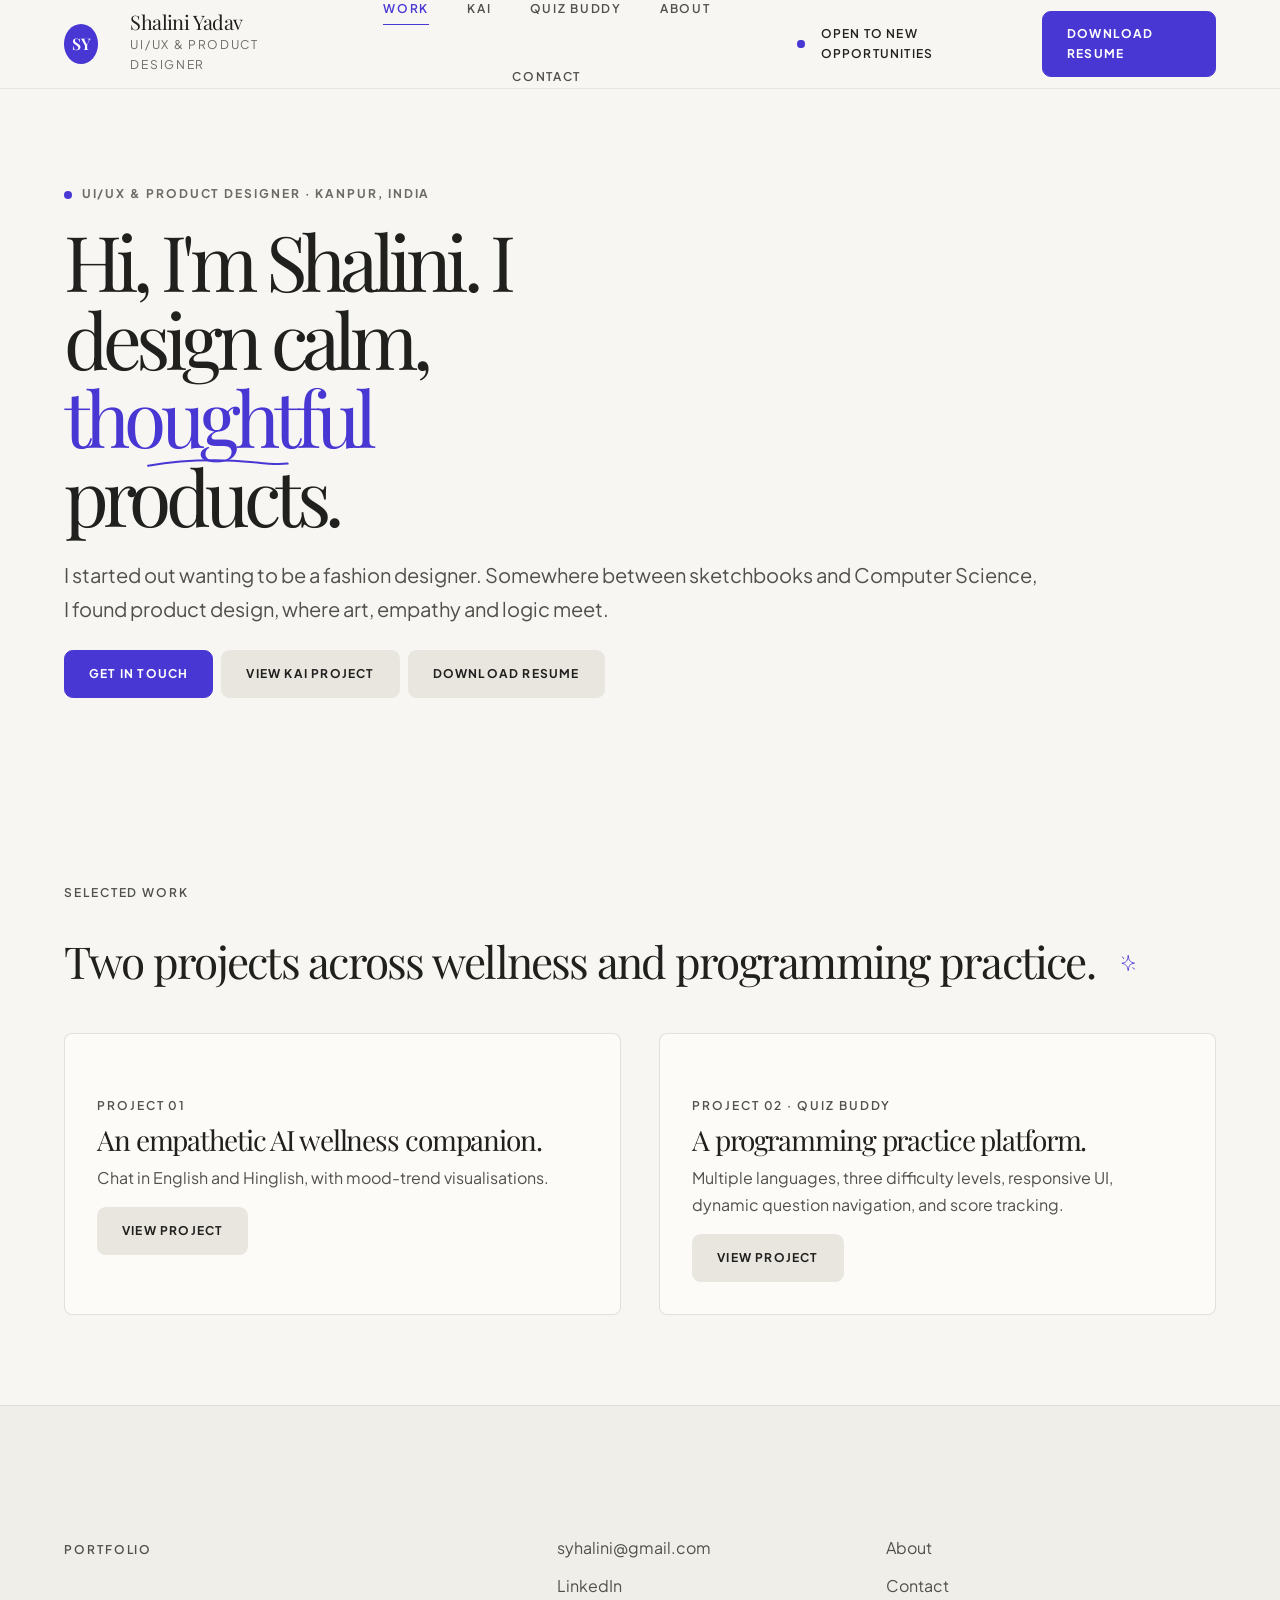
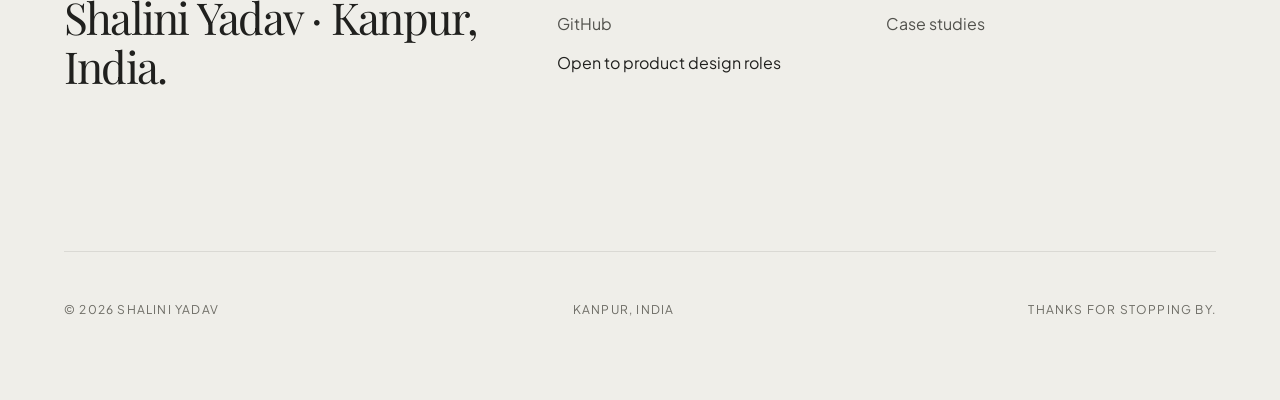
==== index.html @ 1982f714 "Initial commit" ====
<!DOCTYPE html>
<html lang="en">
  <head>
    <meta charset="UTF-8" />
    <meta name="viewport" content="width=device-width, initial-scale=1.0" />
    <meta name="description" content="I’m Shalini Yadav, a UI/UX & Product Designer in Kanpur, India. Take a look at Kai and Quiz Buddy." />
    <title>UI/UX &amp; Product Designer | Shalini Yadav</title>
    <meta property="og:type" content="website" />
    <meta property="og:site_name" content="Shalini Yadav" />
    <meta property="og:title" content="UI/UX &amp; Product Designer | Shalini Yadav" />
    <meta property="og:description" content="I’m Shalini Yadav, a UI/UX &amp; Product Designer in Kanpur, India. Take a look at Kai and Quiz Buddy." />
    <meta property="og:locale" content="en_IN" />
    <meta name="twitter:card" content="summary" />
    <meta name="theme-color" content="#fbf9f6" />
    <link rel="icon" type="image/svg+xml" href="favicon.svg" />
    <link rel="preconnect" href="https://fonts.googleapis.com" />
    <link rel="preconnect" href="https://fonts.gstatic.com" crossorigin />
    <link href="https://fonts.googleapis.com/css2?family=Playfair+Display:ital,wght@0,400;0,500;0,600;1,400;1,500&family=Plus+Jakarta+Sans:wght@400;500;600;700&display=swap" rel="stylesheet" />
    <link rel="stylesheet" href="css/tokens.css" />
    <link rel="stylesheet" href="css/base.css" />
    <link rel="stylesheet" href="css/components.css" />
    <link rel="stylesheet" href="css/pages.css" />
  </head>
  <body data-page="home">
    <a class="skip-link" href="#main-content">Skip to content</a>
    <header class="site-header">
      <div class="site-header__inner">
        <a href="index.html" class="brand" aria-label="Shalini Yadav home">
          <span class="brand-mark" aria-hidden="true">SY</span>
          <span class="brand-copy">
            <span class="brand-name">Shalini Yadav</span>
            <span class="brand-tag">UI/UX &amp; Product Designer</span>
          </span>
        </a>

        <nav class="site-nav" id="site-navigation" aria-label="Primary navigation">
          <a href="index.html" class="nav-link" data-page="home">Work</a>
          <a href="work/kai.html" class="nav-link" data-page="work-kai">Kai</a>
          <a href="work/quiz-buddy.html" class="nav-link" data-page="work-quiz-buddy">Quiz Buddy</a>
          <a href="about.html" class="nav-link" data-page="about">About</a>
          <a href="contact.html" class="nav-link" data-page="contact">Contact</a>
          <a href="assets/resume.pdf" class="nav-link mobile-resume" download>Download resume</a>
        </nav>

        <button class="mobile-menu-toggle" type="button" aria-controls="site-navigation" aria-expanded="false" aria-label="Open navigation menu">
          <span></span><span></span><span></span>
        </button>

        <div class="header-actions">
          <span class="status-pill">
            <span class="status-dot" aria-hidden="true"></span>
            Open to new opportunities
          </span>
          <a href="assets/resume.pdf" class="btn btn--primary" download>Download resume</a>
        </div>
      </div>
    </header>

    <main class="site-main" id="main-content" tabindex="-1">
      <section class="hero page-shell">
        <div class="hero__grid">
          <div>
            <p class="hero__eyebrow">UI/UX &amp; Product Designer · Kanpur, India</p>
            <h1 class="hero__title">Hi, I'm Shalini. I design calm, <span class="hero__marked-word">thoughtful<svg viewBox="0 0 210 20" aria-hidden="true" focusable="false"><path d="M4 14c42-7 99-10 153-5 18 2 33 4 49 2" /></svg></span> products.</h1>
            <p class="hero__copy">I started out wanting to be a fashion designer. Somewhere between sketchbooks and Computer Science, I found product design, where art, empathy and logic meet.</p>
            <div class="hero__actions">
              <a href="contact.html" class="btn btn--primary">Get in touch</a>
              <a href="work/kai.html" class="btn btn--secondary">View Kai project</a>
              <a href="assets/resume.pdf" class="btn btn--secondary" download>Download resume</a>
            </div>
          </div>

        </div>
      </section>
      <!-- TODO: add Shalini's portrait when a confirmed photo is available. -->

      <section class="page-section page-shell" aria-labelledby="featured-work-heading" data-reveal>
        <div class="section-header" style="margin-bottom: 2.5rem;">
          <p class="eyebrow">Selected work</p>
          <h2 id="featured-work-heading" class="section-heading">Two projects across wellness and programming practice.<svg class="doodle-star" viewBox="0 0 32 32" aria-hidden="true" focusable="false"><path d="M16 3c1 8 3 11 11 13-8 1-10 4-11 13-1-8-4-11-11-13 8-1 10-4 11-13Z" /><path d="m6 5 2 3m16 16 3 2" /></svg></h2>
        </div>

        <div class="featured-work__grid">
          <article class="feature-card">
            <!-- TODO: add a real Kai screenshot in a polaroid-frame. -->
            <div class="feature-card__body">
              <p class="eyebrow" style="margin-bottom: 0.75rem;">Project 01</p>
              <h3 style="font-size: clamp(2rem, 3vw, 3rem); margin-bottom:0.75rem;">An empathetic AI wellness companion.</h3>
              <p>Chat in English and Hinglish, with mood-trend visualisations.</p>
              <div class="hero__actions" style="margin-top: 1.25rem; margin-bottom: 0;">
                <a href="work/kai.html" class="btn btn--secondary">View project</a>
              </div>
            </div>
          </article>

          <article class="feature-card">
            <!-- TODO: add a real Quiz Buddy screenshot in a polaroid-frame. -->
            <div class="feature-card__body">
              <p class="eyebrow" style="margin-bottom: 0.75rem;">Project 02 · Quiz Buddy</p>
              <h3 style="font-size: clamp(2rem, 3vw, 3rem); margin-bottom:0.75rem;">A programming practice platform.</h3>
              <p>Multiple languages, three difficulty levels, responsive UI, dynamic question navigation, and score tracking.</p>
              <div class="hero__actions" style="margin-top: 1.25rem; margin-bottom: 0;">
                <a href="work/quiz-buddy.html" class="btn btn--secondary">View project</a>
              </div>
            </div>
          </article>
        </div>
      </section>

    </main>

    <footer class="site-footer">
      <div class="site-footer__top page-shell">
        <div>
          <p class="eyebrow">Portfolio</p>
          <h2 class="footer-title">Shalini Yadav · Kanpur, India.</h2>
        </div>
        <div class="footer-meta">
          <a href="mailto:syhalini@gmail.com">syhalini@gmail.com</a>
          <a href="https://linkedin.com/in/shalini-yadav-355abc" target="_blank" rel="noreferrer">LinkedIn</a>
          <a href="https://github.com/shalini355" target="_blank" rel="noreferrer">GitHub</a>
          <span>Open to product design roles</span>
        </div>
        <div class="footer-links">
          <a href="about.html">About</a>
          <a href="contact.html">Contact</a>
          <a href="work/kai.html">Case studies</a>
        </div>
      </div>
      <div class="footer-row page-shell">
        <span>© 2026 Shalini Yadav</span>
        <span>Kanpur, India</span>
        <span>Thanks for stopping by.</span>
      </div>
    </footer>

    <script src="js/main.js"></script>
  </body>
</html>
---- css/tokens.css ----
:root {
  --color-bg: #f7f6f2;
  --color-surface: #efeee9;
  --color-surface-strong: #e8e6df;
  --color-surface-card: #fcfbf8;
  --color-border: #dfded7;
  --color-border-strong: #c4c2b9;
  --color-text: #20201e;
  --color-text-muted: #51514c;
  --color-text-soft: #6c6b64;
  --color-primary: #4937d4;
  --color-primary-strong: #3827bd;
  --color-primary-soft: #e9e6ff;
  --color-secondary: #51514c;
  --color-secondary-soft: #eeece7;
  --color-tertiary: #51514c;
  --color-tertiary-soft: #e9e7e1;
  --color-accent-blush: #eeece7;
  --color-overlay: rgba(247, 246, 242, 0.94);
  --color-shadow: rgba(32, 32, 30, 0.04);
  --color-success: var(--color-primary);

  --font-display: "Playfair Display", Georgia, serif;
  --font-body: "Plus Jakarta Sans", "Segoe UI", sans-serif;

  --type-small: 0.75rem;
  --type-body: 1rem;
  --type-lead: 1.25rem;
  --type-h3: 1.75rem;
  --type-h2: 2.75rem;
  --type-display: clamp(3rem, 6vw, 5.5rem);

  --space-1: 0.5rem;
  --space-2: 1rem;
  --space-3: 1.5rem;
  --space-4: 2rem;
  --space-5: 2.5rem;
  --space-6: 3rem;
  --space-7: 3.5rem;
  --space-8: 4rem;
  --space-9: 4.5rem;
  --space-10: 5rem;
  --space-12: 6rem;
  --space-14: 7rem;
  --space-16: 8rem;
  --space-20: 10rem;
  --space-24: 12rem;
  --space-28: 14rem;
  --space-32: 16rem;

  --radius-xs: 0.25rem;
  --radius-sm: 0.5rem;
  --radius-md: 0.75rem;
  --radius-lg: 1rem;
  --radius-pill: 9999px;

  --container-width: 1320px;
  --page-gutter: clamp(1rem, 5vw, 4rem);
  --page-width: min(var(--container-width), calc(100% - var(--page-gutter) - var(--page-gutter)));
  --grid-gap: clamp(1.5rem, 3vw, 2.5rem);
  --section-padding: clamp(4rem, 7vw, 6rem);
  --card-radius: var(--radius-sm);
  --card-padding: clamp(1.5rem, 3vw, 2rem);
  --card-border: 1px solid rgba(32, 32, 30, 0.12);
  --control-radius: 0.55rem;
  --header-height: 5.5rem;
  --section-gap: var(--section-padding);
  --content-width: 66rem;

  --shadow-soft: 0 18px 44px -24px rgba(32, 32, 30, 0.12);
  --shadow-card: 0 8px 22px rgba(32, 32, 30, 0.06);
  --border-soft: 1px solid var(--color-border);
}
---- css/base.css ----
* {
  box-sizing: border-box;
}

html {
  scroll-behavior: smooth;
}

html [id] {
  scroll-margin-top: calc(var(--header-height) + var(--space-4));
}

body {
  margin: 0;
  background: var(--color-bg);
  color: var(--color-text);
  font-family: var(--font-body);
  line-height: 1.7;
  font-size: var(--type-body);
  text-rendering: optimizeLegibility;
  -webkit-font-smoothing: antialiased;
  -moz-osx-font-smoothing: grayscale;
}

.skip-link {
  position: absolute;
  top: var(--space-2);
  left: var(--space-2);
  z-index: 30;
  padding: var(--space-2) var(--space-4);
  transform: translateY(-150%);
  border: 1px solid var(--color-border);
  border-radius: var(--radius-xs);
  background: var(--color-surface-card);
  color: var(--color-text);
}

.skip-link:focus {
  transform: translateY(0);
}

img {
  max-width: 100%;
  display: block;
}

a {
  color: inherit;
  text-decoration: none;
}

button,
input,
textarea {
  font: inherit;
}

main,
section,
article,
header,
footer,
nav {
  display: block;
}

p,
h1,
h2,
h3,
h4,
h5,
h6,
ul,
ol,
figure,
blockquote {
  margin: 0;
  padding: 0;
}

ul,
ol {
  list-style: none;
}

:focus-visible {
  outline: 2px solid var(--color-primary);
  outline-offset: 4px;
  border-radius: 0.3rem;
}

::selection {
  background: var(--color-primary);
  color: #fff;
}

h1, h2, h3, h4 {
  font-family: var(--font-display);
  font-weight: 400;
  letter-spacing: -0.04em;
  line-height: 1.12;
}

h1 {
  font-size: var(--type-display);
  line-height: 1.02;
}

h2 {
  font-size: var(--type-h2);
}

h3 {
  font-size: var(--type-h3);
}

p {
  color: var(--color-text-muted);
  max-width: 65ch;
  font-size: var(--type-body);
  line-height: 1.7;
}

.container,
.page-shell {
  width: var(--page-width);
  margin: 0 auto;
}

.eyebrow {
  display: inline-block;
  font-size: var(--type-small);
  letter-spacing: 0.16em;
  text-transform: uppercase;
  color: var(--color-text-muted);
  font-weight: 600;
  margin-bottom: var(--space-4);
}

.section-heading {
  font-size: var(--type-h2);
  color: var(--color-text);
  margin-bottom: var(--space-6);
}

.muted {
  color: var(--color-text-soft);
}

.text-display {
  font-family: var(--font-display);
  font-size: var(--type-display);
  letter-spacing: -0.04em;
  line-height: 1.02;
}

.text-serif {
  font-family: var(--font-display);
}

.text-smallcaps {
  font-size: var(--type-small);
  font-weight: 600;
  letter-spacing: 0.11em;
  text-transform: uppercase;
}

.site-main {
  padding-top: 0;
}

.motion-enabled [data-reveal] {
  opacity: 0;
  transform: translateY(0.65rem);
  transition: opacity 0.45s ease-out, transform 0.45s ease-out;
}

.motion-enabled [data-reveal][data-revealed="true"] {
  opacity: 1;
  transform: translateY(0);
}

.page-section {
  padding: var(--section-padding) 0;
}

[data-page="home"] .nav-link[data-page="home"],
[data-page="work-kai"] .nav-link[data-page="work-kai"],
[data-page="work-quiz-buddy"] .nav-link[data-page="work-quiz-buddy"],
[data-page="about"] .nav-link[data-page="about"],
[data-page="contact"] .nav-link[data-page="contact"] {
  color: var(--color-primary);
  border-color: var(--color-primary);
}

@media (max-width: 640px) {
  .page-section {
    padding: var(--section-padding) 0;
  }

  p {
    font-size: var(--type-body);
  }
}

@media (prefers-reduced-motion: reduce) {
  html {
    scroll-behavior: auto;
  }

  *,
  *::before,
  *::after {
    animation-duration: 0.01ms !important;
    animation-iteration-count: 1 !important;
    scroll-behavior: auto !important;
    transition-duration: 0.01ms !important;
  }

  .motion-enabled [data-reveal] {
    opacity: 1;
    transform: none;
  }
}
---- css/components.css ----
.site-header {
  position: sticky;
  top: 0;
  z-index: 20;
  background: var(--color-overlay);
  border-bottom: 1px solid rgba(32, 32, 30, 0.08);
}

.site-header__inner {
  width: var(--page-width);
  margin: 0 auto;
  height: var(--header-height);
  display: flex;
  align-items: center;
  justify-content: space-between;
  gap: var(--space-6);
}

.brand {
  display: inline-flex;
  align-items: center;
  gap: var(--space-4);
  min-width: 0;
}

.brand-mark {
  display: inline-flex;
  align-items: center;
  justify-content: center;
  width: 2.5rem;
  height: 2.5rem;
  border-radius: 50%;
  background: var(--color-primary);
  color: #fff;
  font-family: var(--font-display);
  font-size: var(--type-body);
  font-weight: 600;
}

.brand-copy {
  display: flex;
  flex-direction: column;
  gap: 0.15rem;
}

.brand-name {
  font-family: var(--font-display);
  font-size: var(--type-lead);
  letter-spacing: -0.03em;
  line-height: 1;
}

.brand-tag {
  font-size: var(--type-small);
  letter-spacing: 0.14em;
  text-transform: uppercase;
  color: var(--color-text-soft);
}

.site-nav {
  display: flex;
  align-items: center;
  justify-content: center;
  gap: var(--grid-gap);
  margin: 0 auto;
  flex-wrap: wrap;
}

.nav-link {
  position: relative;
  display: inline-flex;
  align-items: center;
  justify-content: center;
  padding: 0.25rem 0;
  border-bottom: 1px solid transparent;
  color: var(--color-text-muted);
  font-size: var(--type-small);
  letter-spacing: 0.14em;
  text-transform: uppercase;
  font-weight: 600;
  transition: color 0.2s ease, border-color 0.2s ease;
}

.nav-link:hover,
.nav-link:focus-visible {
  color: var(--color-primary);
}

.nav-link.is-active {
  color: var(--color-primary);
  border-color: var(--color-primary);
}

.header-actions {
  display: flex;
  align-items: center;
  gap: var(--space-4);
}

.mobile-menu-toggle {
  display: none;
  width: 2.75rem;
  height: 2.75rem;
  padding: 0.65rem;
  border: 1px solid var(--color-border);
  border-radius: var(--radius-pill);
  background: var(--color-surface-card);
  color: var(--color-text);
  cursor: pointer;
}

.mobile-menu-toggle span {
  display: block;
  width: 100%;
  height: 2px;
  margin: 4px 0;
  background: currentColor;
  transition: transform 0.2s ease, opacity 0.2s ease;
}

.mobile-menu-toggle[aria-expanded="true"] span:first-child {
  transform: translateY(6px) rotate(45deg);
}

.mobile-menu-toggle[aria-expanded="true"] span:nth-child(2) {
  opacity: 0;
}

.mobile-menu-toggle[aria-expanded="true"] span:last-child {
  transform: translateY(-6px) rotate(-45deg);
}

.mobile-resume {
  display: none;
}

.status-pill {
  display: inline-flex;
  align-items: center;
  gap: var(--space-2);
  padding: 0.5rem 0.75rem;
  border-radius: var(--radius-pill);
  background: transparent;
  color: var(--color-text);
  font-size: var(--type-small);
  font-weight: 600;
  letter-spacing: 0.1em;
  text-transform: uppercase;
}

.status-dot {
  width: 0.55rem;
  height: 0.55rem;
  border-radius: 50%;
  background: var(--color-primary);
}

.btn {
  display: inline-flex;
  align-items: center;
  justify-content: center;
  gap: 0.5rem;
  min-height: 3rem;
  padding: 0.75rem 1.5rem;
  border-radius: var(--control-radius);
  border: 1px solid transparent;
  font-size: var(--type-small);
  letter-spacing: 0.1em;
  text-transform: uppercase;
  font-weight: 700;
  transition: transform 0.2s ease, box-shadow 0.2s ease, background 0.2s ease;
}

.btn:hover,
.btn:focus-visible {
  transform: translateY(-1px);
  box-shadow: var(--shadow-card);
}

.btn--primary {
  background: var(--color-primary);
  border-color: var(--color-primary);
  color: #fff;
}

.btn--primary:hover,
.btn--primary:focus-visible {
  background: var(--color-primary-strong);
}

.btn--secondary {
  background: var(--color-surface-strong);
  color: var(--color-text);
  border-color: transparent;
}

.btn--secondary:hover,
.btn--secondary:focus-visible {
  background: var(--color-surface-strong);
  border-color: var(--color-border-strong);
}

.site-footer {
  background: var(--color-surface);
  border-top: 1px solid rgba(32, 32, 30, 0.08);
  padding: var(--space-16) 0 var(--space-10);
}

.site-footer__top {
  display: grid;
  grid-template-columns: 1.3fr 0.8fr 1fr;
  gap: clamp(2rem, 5vw, 5rem);
  margin-bottom: var(--space-16);
}

.footer-title {
  font-size: var(--type-h2);
  line-height: 1.12;
  margin-bottom: var(--space-4);
}

.footer-meta,
.footer-links {
  display: flex;
  flex-direction: column;
  gap: 0.7rem;
}

.footer-meta a,
.footer-links a {
  color: var(--color-text-muted);
  transition: color 0.2s ease;
}

.footer-meta a:hover,
.footer-links a:hover,
.footer-meta a:focus-visible,
.footer-links a:focus-visible {
  color: var(--color-primary);
}

.footer-row {
  display: flex;
  flex-wrap: wrap;
  align-items: center;
  justify-content: space-between;
  gap: var(--space-4);
  padding-top: var(--space-6);
  border-top: 1px solid rgba(32, 32, 30, 0.1);
  color: var(--color-text-soft);
  font-size: var(--type-small);
  letter-spacing: 0.1em;
  text-transform: uppercase;
}

.card {
  background: var(--color-surface-card);
  border: var(--card-border);
  border-radius: var(--card-radius);
  padding: var(--card-padding);
}

.image-frame {
  overflow: hidden;
  border: 0;
  background: transparent;
}

.polaroid-frame {
  position: relative;
  width: min(100%, 42rem);
  margin: var(--space-6) auto;
  padding: var(--space-1) var(--space-1) var(--space-3);
  border: 0;
  background: var(--color-surface-card);
  box-shadow: 0 16px 32px rgba(32, 32, 30, 0.1);
  transform: rotate(-1deg);
}

.polaroid-frame:nth-of-type(even) {
  transform: rotate(1deg);
}

.polaroid-frame::before {
  position: absolute;
  top: -0.65rem;
  left: 50%;
  width: 4.25rem;
  height: 1.35rem;
  background: rgba(214, 210, 196, 0.9);
  content: "";
  transform: translateX(-50%) rotate(-2deg);
}

.polaroid-frame img {
  display: block;
  width: 100%;
  height: auto;
}

.polaroid-frame figcaption {
  padding-top: var(--space-1);
  color: var(--color-text-muted);
  font-family: var(--font-display);
  font-size: var(--type-body);
}

.image-frame img {
  width: 100%;
  height: 100%;
  object-fit: cover;
  transition: transform 0.6s ease;
}

.feature-card:hover .feature-card__image img,
.feature-card:focus-within .feature-card__image img,
.case-figure:hover img {
  transform: scale(1.025);
}

.kicker {
  display: inline-flex;
  align-items: center;
  gap: 0.5rem;
  padding: 0.35rem 0.75rem;
  border-radius: var(--radius-pill);
  border: 1px solid var(--color-border);
  background: rgba(255, 255, 255, 0.35);
  font-size: var(--type-small);
  letter-spacing: 0.12em;
  text-transform: uppercase;
  color: var(--color-text-soft);
  font-weight: 700;
}

.feature-card {
  background: var(--color-surface-card);
  border: var(--card-border);
  border-radius: var(--card-radius);
  padding: var(--card-padding);
  overflow: visible;
}

.feature-card:nth-child(2) {
  margin-top: 0;
}

.feature-card__image {
  aspect-ratio: 4 / 3;
  overflow: hidden;
  border-radius: var(--card-radius);
}

.feature-card__body {
  padding: var(--space-3) 0 0;
}

.info-grid,
.pill-grid,
.story-grid,
.contact-grid,
.case-meta,
.timeline {
  display: grid;
  gap: var(--space-6);
}

.faq-item {
  border: var(--card-border);
  background: var(--color-surface-card);
  border-radius: var(--card-radius);
  padding: 0 var(--card-padding);
  overflow: visible;
}

.faq-item + .faq-item {
  margin-top: 0;
}

.faq-question {
  width: 100%;
  border: 0;
  background: transparent;
  display: flex;
  align-items: center;
  justify-content: space-between;
  gap: var(--space-4);
  padding: var(--space-2) 0;
  text-align: left;
  color: var(--color-text);
  font-size: var(--type-body);
  font-weight: 600;
  cursor: pointer;
  list-style: none;
}

.faq-question::-webkit-details-marker {
  display: none;
}

.faq-question::after {
  content: "+";
  color: var(--color-primary);
  font-size: var(--type-lead);
}

.faq-item[open] .faq-question::after {
  content: "−";
}

.faq-answer {
  padding: 0 0 var(--space-2);
}

.faq-answer p {
  font-size: var(--type-body);
}

.contact-form {
  display: grid;
  gap: 1rem;
}

.form-field {
  display: grid;
  gap: 0.5rem;
}

.form-field label {
  font-size: var(--type-small);
  letter-spacing: 0.12em;
  text-transform: uppercase;
  color: var(--color-text-soft);
  font-weight: 700;
}

.form-field input,
.form-field textarea {
  width: 100%;
  border: 1px solid rgba(32, 32, 30, 0.16);
  background: var(--color-surface-card);
  color: var(--color-text);
  border-radius: 0.45rem;
  padding: 0.9rem 1rem;
}

.form-field textarea {
  min-height: 150px;
  resize: vertical;
}

.form-status {
  min-height: 1.5rem;
  color: var(--color-success);
  font-size: var(--type-small);
}

.page-intro {
  max-width: 52rem;
  margin-bottom: var(--space-12);
}

.article-section {
  display: grid;
  gap: 1.25rem;
}

.article-section h2 {
  font-size: var(--type-h2);
  margin-bottom: 0.35rem;
}

.article-section h3 {
  font-size: var(--type-h3);
  margin-top: 0.25rem;
}

.case-figure {
  border: var(--card-border);
  background: var(--color-surface-card);
  padding: var(--space-1);
  border-radius: var(--card-radius);
}

.case-figure img {
  width: 100%;
  height: auto;
  aspect-ratio: 4 / 3;
  object-fit: cover;
  border-radius: var(--card-radius);
}

.case-meta {
  grid-template-columns: repeat(2, minmax(0, 1fr));
  margin-top: var(--space-8);
}

.case-meta__item {
  padding: var(--card-padding);
  border: var(--card-border);
  border-radius: var(--card-radius);
  background: var(--color-surface-card);
}

.case-meta__label {
  display: block;
  font-size: var(--type-small);
  letter-spacing: 0.12em;
  text-transform: uppercase;
  color: var(--color-text-soft);
  margin-bottom: 0.5rem;
}

.case-meta__value {
  font-family: var(--font-display);
  font-size: var(--type-h3);
  letter-spacing: -0.03em;
}

.blockquote-panel {
  max-width: var(--content-width);
}

.timeline-item {
  position: relative;
  padding-left: 0;
  border-left: 0;
}

.timeline-item::before {
  content: "";
  position: absolute;
  top: var(--space-2);
  left: var(--space-2);
  width: 0.7rem;
  height: 0.7rem;
  border-radius: 50%;
  background: var(--color-primary);
}

@media (max-width: 900px) {
  .site-header__inner {
    position: relative;
    display: grid;
    grid-template-columns: minmax(0, 1fr) auto;
    justify-content: initial;
    padding: var(--space-2) 0;
    height: auto;
    min-height: var(--header-height);
    gap: var(--space-3);
  }

  .brand {
    justify-content: flex-start;
  }

  .header-actions {
    display: none;
  }

  .mobile-menu-toggle {
    display: inline-block;
    grid-column: 2;
    grid-row: 1;
  }

  .site-nav {
    position: absolute;
    top: calc(100% - 1px);
    right: 0;
    left: 0;
    z-index: 2;
    display: none;
    flex-direction: column;
    align-items: stretch;
    gap: 0;
    margin: 0;
    padding: var(--space-2) var(--space-3);
    border: var(--card-border);
    border-radius: 0 0 var(--card-radius) var(--card-radius);
    background: var(--color-bg);
  }

  .site-nav[data-menu-open="true"] {
    display: flex;
  }

  .site-nav .nav-link {
    justify-content: flex-start;
    min-height: 2.75rem;
    padding: var(--space-2) 0;
  }

  .site-nav .mobile-resume {
    display: inline-flex;
  }

  .site-footer__top {
    grid-template-columns: 1fr;
  }

  .case-meta {
    grid-template-columns: repeat(2, minmax(0, 1fr));
  }
}

@media (max-width: 640px) {
  .site-nav {
    gap: 0;
  }

  .status-pill {
    display: none;
  }

  .case-meta {
    grid-template-columns: 1fr;
  }

  .footer-row {
    flex-direction: column;
    align-items: flex-start;
  }
}
---- css/pages.css ----
.hero {
  padding: var(--section-padding) 0;
}

.hero__grid {
  display: grid;
  grid-template-columns: 1fr;
  gap: var(--grid-gap);
  align-items: center;
}

.hero__grid > div:first-child {
  max-width: 64rem;
}

.hero__marked-word {
  position: relative;
  display: inline-block;
  color: var(--color-primary);
}

.hero__marked-word svg {
  position: absolute;
  right: -2%;
  bottom: -0.18em;
  left: -2%;
  width: 104%;
  height: 0.18em;
  overflow: visible;
}

.hero__marked-word path {
  fill: none;
  stroke: var(--color-primary);
  stroke-linecap: round;
  stroke-width: 3;
}

.doodle-star {
  width: 1.15rem;
  height: 1.15rem;
  margin-left: var(--space-3);
  overflow: visible;
  vertical-align: 0.15em;
}

.doodle-star path {
  fill: none;
  stroke: var(--color-primary);
  stroke-linecap: round;
  stroke-linejoin: round;
  stroke-width: 1.5;
}

.doodle-star--small {
  width: 0.9rem;
  height: 0.9rem;
}

.hero__eyebrow {
  display: inline-flex;
  align-items: center;
  gap: 0.6rem;
  font-size: var(--type-small);
  letter-spacing: 0.16em;
  text-transform: uppercase;
  color: var(--color-text-soft);
  font-weight: 700;
  margin-bottom: 1rem;
}

.hero__eyebrow::before {
  content: "";
  width: 0.5rem;
  height: 0.5rem;
  border-radius: 50%;
  background: var(--color-primary);
}

.hero__title {
  max-width: 12ch;
  font-size: var(--type-display);
  letter-spacing: -0.075em;
  line-height: 1.02;
  margin-bottom: var(--space-3);
}

.hero__title em {
  font-style: italic;
  color: var(--color-primary);
}

.hero__copy {
  max-width: 65ch;
  margin-bottom: var(--space-3);
  font-size: var(--type-lead);
}

.hero__actions {
  display: flex;
  flex-wrap: wrap;
  gap: var(--space-1);
  margin-bottom: 0;
}

.hero__meta {
  display: flex;
  flex-wrap: wrap;
  gap: 1rem 1.5rem;
  color: var(--color-text-soft);
  font-size: var(--type-small);
  letter-spacing: 0.12em;
  text-transform: uppercase;
}

.hero__visual {
  position: relative;
  display: grid;
  gap: 1rem;
}

.hero__visual-card {
  position: relative;
  overflow: hidden;
  border: 0;
  border-radius: 0;
  background: transparent;
  padding: 0;
}

.hero__visual-card img {
  border-radius: var(--card-radius);
  width: 100%;
  aspect-ratio: 4 / 3;
  height: auto;
  object-fit: cover;
}

.media-placeholder {
  display: flex;
  width: 100%;
  height: 100%;
  min-height: 14rem;
  flex-direction: column;
  align-items: center;
  justify-content: center;
  gap: var(--space-2);
  padding: var(--space-6);
  border: 0;
  background: var(--color-surface);
  color: var(--color-text-muted);
  text-align: center;
}

.media-placeholder .eyebrow {
  margin-bottom: 0;
}

.media-placeholder strong {
  font-family: var(--font-display);
  font-size: var(--type-h3);
  font-weight: 500;
}

.hero__visual-card .portrait-placeholder {
  min-height: 0;
  aspect-ratio: 4 / 3;
  border: 0;
  border-radius: var(--card-radius);
}

.feature-card__image .media-placeholder {
  min-height: 100%;
}

.project-screenshot {
  min-width: 0;
  aspect-ratio: 4 / 3;
}

.project-link-placeholder {
  width: fit-content;
  margin-top: var(--space-3);
  padding: var(--space-3) var(--space-4);
  border: 1px dashed var(--color-border-strong);
  color: var(--color-text-muted);
  font-size: 0.9rem;
}

.project-materials-grid {
  display: grid;
  grid-template-columns: repeat(2, minmax(0, 1fr));
  gap: var(--grid-gap);
}

.project-materials-placeholder {
  min-height: 12rem;
}

.featured-work__grid,
.story-grid,
.contact-grid {
  display: grid;
  grid-template-columns: repeat(2, minmax(0, 1fr));
  gap: var(--grid-gap);
}

.featured-work__grid .feature-card:nth-child(2) {
  margin-top: 0;
}

.case-study-lead {
  max-width: var(--content-width);
  margin-bottom: var(--space-3);
}

.case-study-lead h1 {
  max-width: 12ch;
  font-size: var(--type-display);
  line-height: 1.02;
  letter-spacing: -0.075em;
  margin-bottom: var(--space-2);
}

.case-study-lead p {
  max-width: 65ch;
  font-size: var(--type-lead);
}

.case-study-intro {
  display: grid;
  grid-template-columns: minmax(0, 1.35fr) minmax(16rem, 0.65fr);
  align-items: end;
  gap: var(--grid-gap);
}

.case-study-intro .case-study-lead {
  margin-bottom: 0;
}

.case-overview {
  border: var(--card-border);
  border-radius: var(--card-radius);
  background: var(--color-surface-card);
  padding: var(--card-padding);
}

.case-overview__list {
  display: grid;
  gap: var(--grid-gap);
}

.case-overview__list > div {
  display: grid;
  gap: var(--space-1);
}

.case-overview__list dt {
  color: var(--color-text-soft);
  font-size: var(--type-small);
  font-weight: 600;
  letter-spacing: 0.12em;
  text-transform: uppercase;
}

.case-overview__list dd {
  color: var(--color-text);
}

.case-section {
  max-width: var(--content-width);
}

.case-section > .eyebrow {
  margin-bottom: var(--space-3);
}

.case-section > h2 {
  max-width: 48rem;
  margin-bottom: var(--space-5);
  font-size: var(--type-h2);
  letter-spacing: -0.055em;
}

.case-section > p:not(.eyebrow) {
  max-width: 42rem;
}

.case-section .pill-list {
  margin-top: var(--space-6);
}

.case-decisions {
  display: grid;
  grid-template-columns: repeat(2, minmax(0, 1fr));
  gap: var(--grid-gap);
}

.case-decisions article {
  padding: var(--card-padding);
  border: var(--card-border);
  border-radius: var(--card-radius);
  background: var(--color-surface-card);
}

.case-decisions h3 {
  margin-bottom: var(--space-3);
  font-size: var(--type-h3);
}

.case-decisions p {
  max-width: 65ch;
  font-size: var(--type-body);
}

.section-header[style] {
  margin-bottom: var(--space-3) !important;
}

.feature-card__body > .eyebrow[style] {
  margin-bottom: var(--space-1) !important;
}

.feature-card__body > h3[style] {
  font-size: var(--type-h3) !important;
  margin-bottom: var(--space-1) !important;
}

.feature-card__body > .hero__actions[style] {
  margin-top: var(--space-2) !important;
  margin-bottom: 0 !important;
}

.section-split {
  display: grid;
  grid-template-columns: repeat(2, minmax(0, 1fr));
  gap: var(--grid-gap);
  align-items: start;
}

.pill-list {
  display: flex;
  flex-wrap: wrap;
  gap: var(--space-1);
}

.pill-list span {
  display: inline-block;
  padding: var(--space-1) var(--space-2);
  border-radius: var(--radius-pill);
  background: var(--color-secondary-soft);
  border: 1px solid transparent;
  color: var(--color-text);
  font-size: var(--type-small);
  font-weight: 700;
  letter-spacing: 0.1em;
  text-transform: uppercase;
}

.portfolio-image {
  width: 100%;
  height: auto;
  aspect-ratio: 4 / 3;
  object-fit: cover;
  border: var(--card-border);
  border-radius: var(--card-radius);
}

.about-portrait {
  width: 100%;
  max-width: 36rem;
  margin-left: auto;
}

.about-portrait img {
  width: 100%;
  aspect-ratio: 4 / 3;
  object-fit: cover;
  border-radius: var(--card-radius);
  border: var(--card-border);
}

.timeline {
  grid-template-columns: repeat(3, minmax(0, 1fr));
}

.timeline-item {
  padding: 0;
}

.timeline-year {
  display: block;
  margin-bottom: 0.3rem;
  font-size: var(--type-small);
  letter-spacing: 0.12em;
  text-transform: uppercase;
  color: var(--color-text-soft);
}

.contact-panel {
  background: var(--color-surface-card);
  border: var(--card-border);
  border-radius: var(--card-radius);
  padding: var(--card-padding);
}

.contact-list {
  display: grid;
  gap: var(--space-2);
}

.contact-list a,
.contact-list span {
  color: var(--color-text-muted);
}

.contact-list dd {
  color: var(--color-text-muted);
}

.contact-list strong {
  display: block;
  font-size: var(--type-small);
  letter-spacing: 0.12em;
  text-transform: uppercase;
  color: var(--color-text-soft);
  margin-bottom: 0.35rem;
}

.contact-list dt {
  display: block;
  font-size: var(--type-small);
  letter-spacing: 0.12em;
  text-transform: uppercase;
  color: var(--color-text-soft);
  margin-bottom: 0.35rem;
}

@media (max-width: 900px) {
  .hero__grid,
  .featured-work__grid,
  .story-grid,
  .contact-grid,
  .section-split {
    grid-template-columns: 1fr;
  }

  .timeline {
    grid-template-columns: 1fr;
  }

  .case-study-intro,
  .case-decisions {
    grid-template-columns: 1fr;
  }

  .case-study-intro {
    gap: var(--space-10);
  }
}

.about-intro {
  display: grid;
  grid-template-columns: 1fr;
  align-items: start;
  gap: var(--grid-gap);
}

.about-intro__copy {
  max-width: 48rem;
}

.about-intro__copy h1,
.contact-intro h1 {
  margin-bottom: var(--space-6);
  font-size: var(--type-display);
  line-height: 1.02;
}

.about-intro__copy > p:not(.eyebrow),
.contact-intro > div > p:not(.eyebrow) {
  max-width: 65ch;
  margin-bottom: var(--space-6);
}

.text-link {
  display: inline-flex;
  align-items: center;
  gap: var(--space-2);
  color: var(--color-primary);
  font-weight: 700;
}

.about-portrait {
  max-width: 32rem;
  justify-self: end;
  padding: 0;
}

.about-portrait img {
  width: 100%;
  aspect-ratio: 4 / 3;
  object-fit: cover;
}

.about-portrait .portrait-placeholder {
  aspect-ratio: 4 / 3;
  min-height: 0;
}

.about-portrait figcaption {
  padding: var(--space-1) 0 0;
  color: var(--color-text-soft);
  font-size: var(--type-small);
  letter-spacing: 0.08em;
  text-transform: uppercase;
}

.practice-grid {
  display: grid;
  grid-template-columns: repeat(3, minmax(0, 1fr));
  gap: var(--grid-gap);
  margin-top: var(--space-6);
}

.practice-card {
  min-height: 0;
  padding: var(--card-padding);
  border: var(--card-border);
  border-radius: var(--card-radius);
  background: var(--color-surface-card);
}

.practice-card__number {
  display: block;
  margin-bottom: var(--space-8);
  color: var(--color-primary);
  font-size: var(--type-small);
  letter-spacing: 0.12em;
}

.practice-card h3 {
  margin-bottom: var(--space-3);
  font-size: var(--type-h3);
}

.practice-card p {
  font-size: var(--type-body);
}

.practice-card p + p {
  margin-top: var(--space-4);
}

.about-details {
  display: grid;
  grid-template-columns: 1fr 1.4fr;
  gap: var(--grid-gap);
  align-items: start;
}

.about-details h2 {
  margin-bottom: var(--space-3);
  font-size: var(--type-h2);
}

.about-details > div > p:not(.eyebrow),
.about-outside {
  max-width: 38rem;
}

.about-details .eyebrow {
  margin-bottom: var(--space-3);
}

.about-outside {
  grid-column: 1 / -1;
  border-top: var(--card-border);
  padding-top: var(--space-6);
}

.about-project-links {
  align-self: center;
  font-size: var(--type-lead);
}

.contact-intro {
  padding-bottom: 0;
}

.contact-intro > div {
  max-width: var(--content-width);
}

.contact-intro h1 em {
  color: var(--color-primary);
  font-weight: 400;
}

.contact-grid {
  align-items: stretch;
}

.contact-panel {
  display: flex;
  flex-direction: column;
  align-items: flex-start;
  gap: var(--space-4);
  padding: var(--card-padding);
}

.contact-panel h2 {
  font-size: var(--type-h2);
}

.contact-email {
  color: var(--color-primary);
  font-size: var(--type-lead);
  font-weight: 600;
  overflow-wrap: anywhere;
}

.contact-panel .form-status {
  margin: 0;
}

.contact-faq {
  max-width: var(--content-width);
}

.not-found {
  min-height: 58vh;
  display: flex;
  flex-direction: column;
  align-items: flex-start;
  justify-content: center;
  gap: var(--space-5);
}

.not-found h1 {
  max-width: 65ch;
  font-size: var(--type-display);
}

.not-found p:not(.eyebrow) {
  max-width: 34rem;
}

@media (max-width: 900px) {
  .about-intro {
    grid-template-columns: 1fr;
  }

  .featured-work__grid .feature-card:nth-child(2) {
    margin-top: 0;
  }

  .about-portrait {
    justify-self: start;
    width: min(100%, 32rem);
  }

  .practice-grid {
    grid-template-columns: 1fr;
  }

  .about-details {
    grid-template-columns: 1fr;
    gap: var(--space-8);
  }

  .feature-card:nth-child(2) {
    margin-top: 0;
  }

  .project-materials-grid {
    grid-template-columns: 1fr;
  }
}
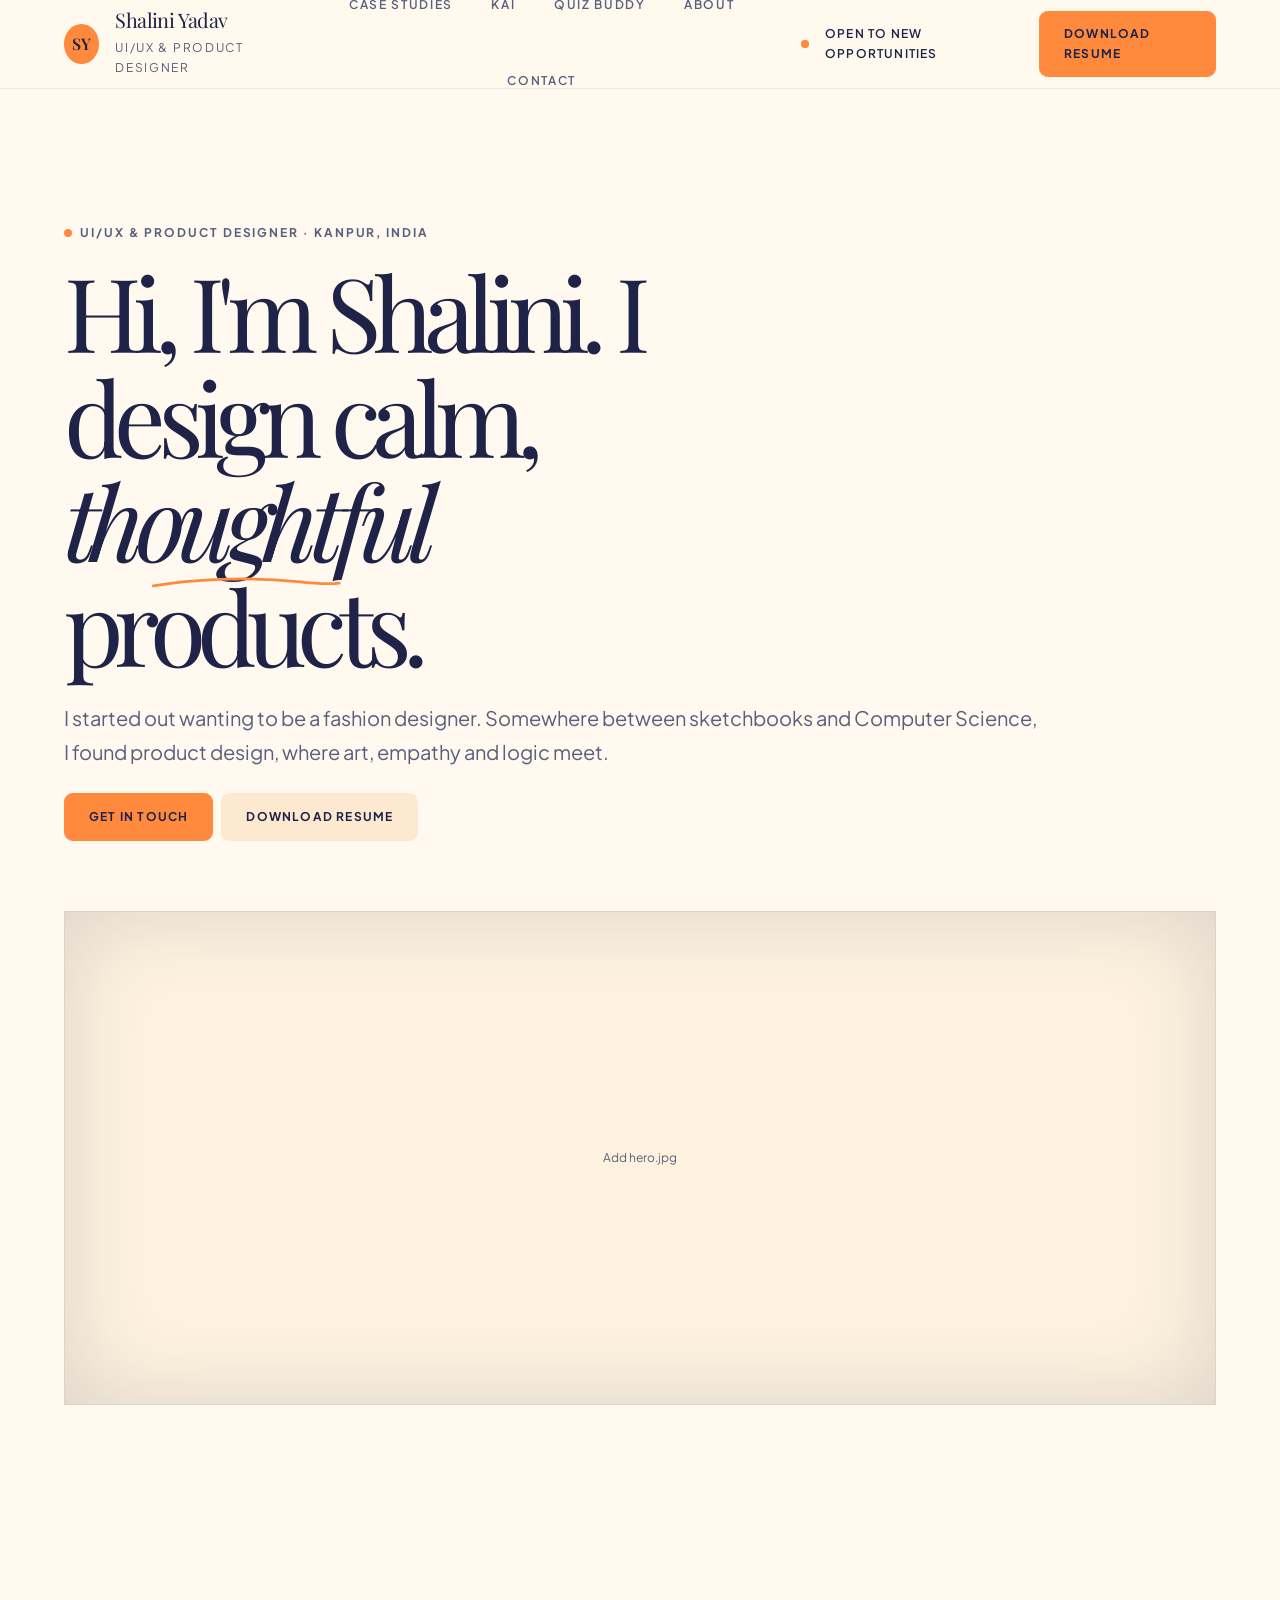
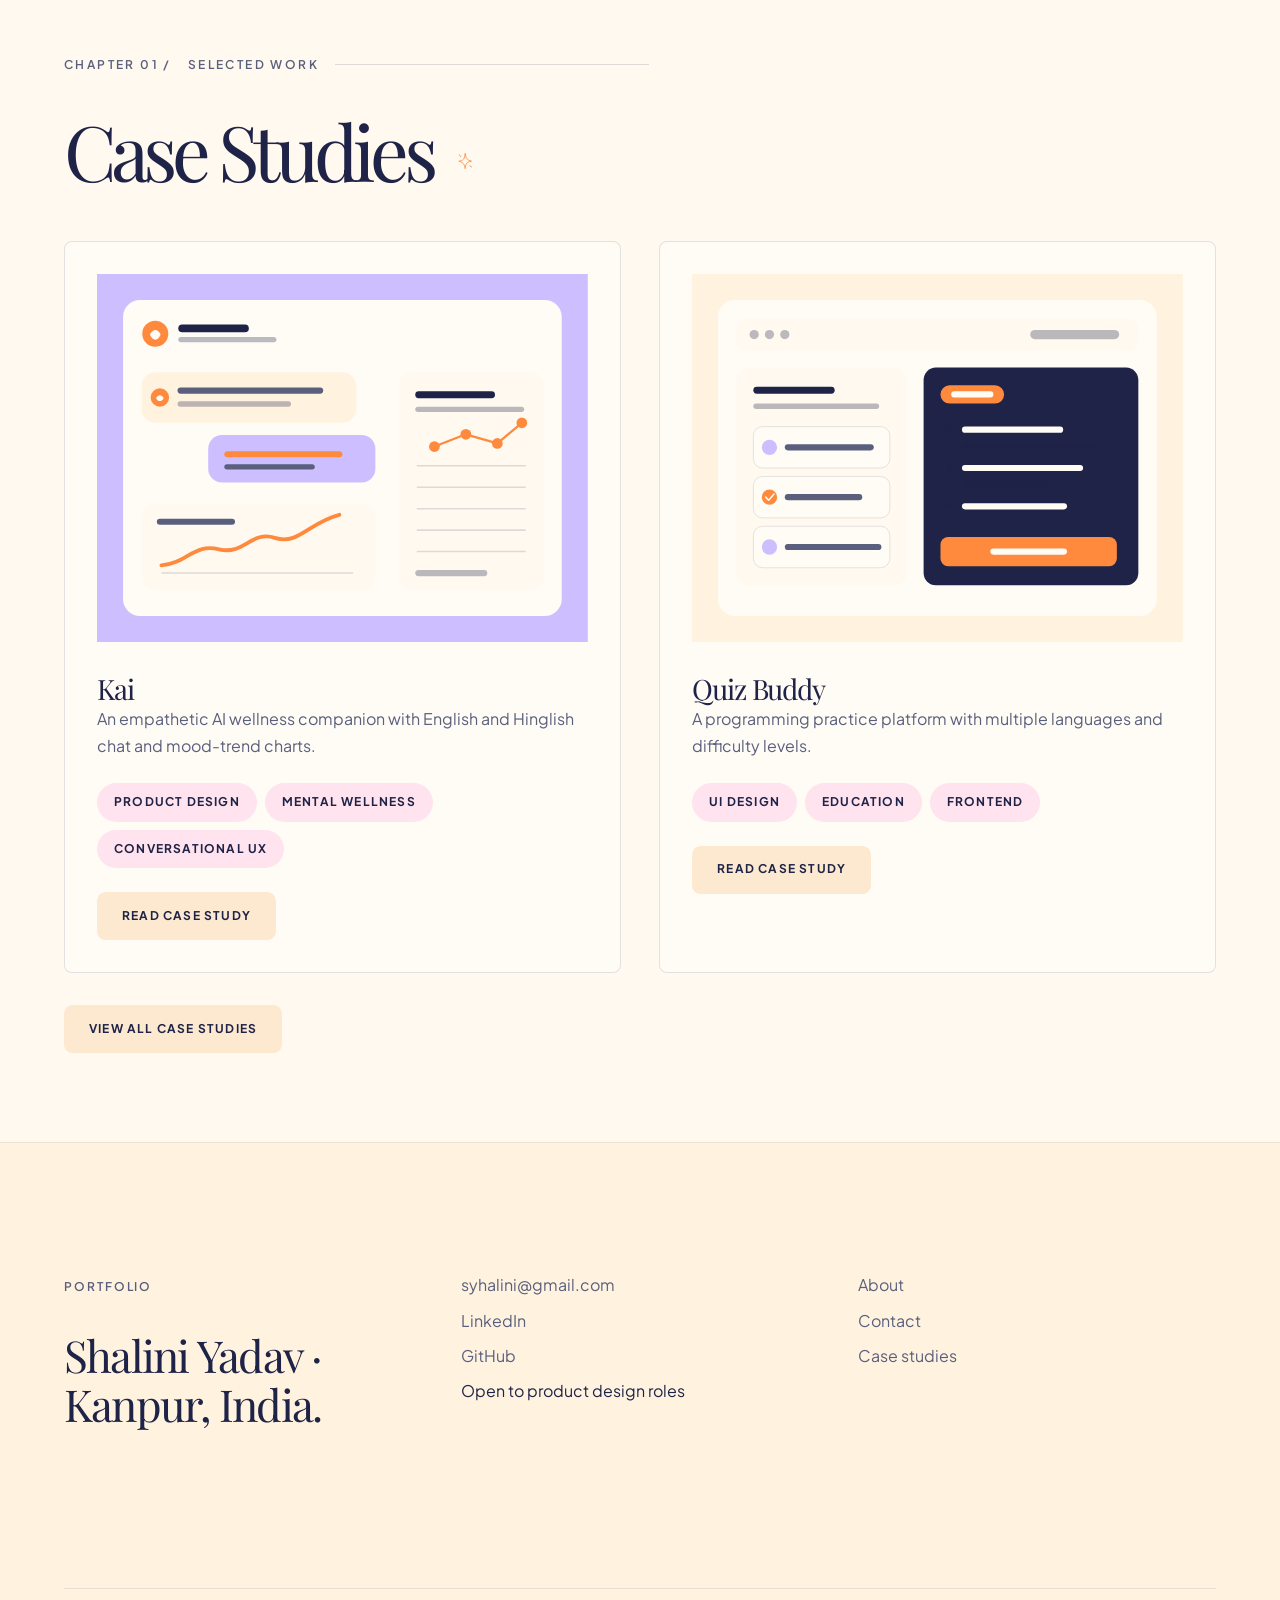
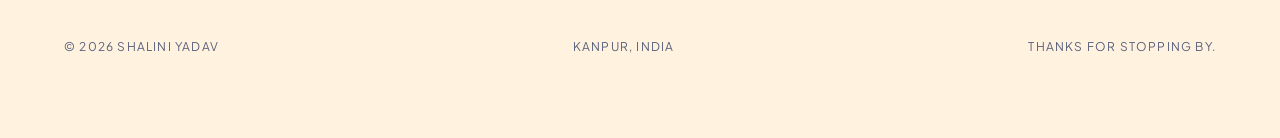
==== commit 0eba7252: "Apply Candy Matcha colour palette to live site - Update all CSS variables in tokens.css to new palet" ====
--- a/index.html
+++ b/index.html
@@ -11,7 +11,7 @@
     <meta property="og:description" content="I’m Shalini Yadav, a UI/UX &amp; Product Designer in Kanpur, India. Take a look at Kai and Quiz Buddy." />
     <meta property="og:locale" content="en_IN" />
     <meta name="twitter:card" content="summary" />
-    <meta name="theme-color" content="#fbf9f6" />
+    <meta name="theme-color" content="#FFF9EF" />
     <link rel="icon" type="image/svg+xml" href="favicon.svg" />
     <link rel="preconnect" href="https://fonts.googleapis.com" />
     <link rel="preconnect" href="https://fonts.gstatic.com" crossorigin />
@@ -34,7 +34,7 @@
         </a>
 
         <nav class="site-nav" id="site-navigation" aria-label="Primary navigation">
-          <a href="index.html" class="nav-link" data-page="home">Work</a>
+          <a href="case-studies.html" class="nav-link" data-page="case-studies">Case Studies</a>
           <a href="work/kai.html" class="nav-link" data-page="work-kai">Kai</a>
           <a href="work/quiz-buddy.html" class="nav-link" data-page="work-quiz-buddy">Quiz Buddy</a>
           <a href="about.html" class="nav-link" data-page="about">About</a>
@@ -61,50 +61,128 @@
         <div class="hero__grid">
           <div>
             <p class="hero__eyebrow">UI/UX &amp; Product Designer · Kanpur, India</p>
-            <h1 class="hero__title">Hi, I'm Shalini. I design calm, <span class="hero__marked-word">thoughtful<svg viewBox="0 0 210 20" aria-hidden="true" focusable="false"><path d="M4 14c42-7 99-10 153-5 18 2 33 4 49 2" /></svg></span> products.</h1>
+            <h1 class="hero__title">Hi, I'm Shalini. I design calm, <span class="hero__marked-word"><em>thoughtful</em><svg viewBox="0 0 210 20" aria-hidden="true" focusable="false"><path d="M4 14c42-7 99-10 153-5 18 2 33 4 49 2" /></svg></span> products.</h1>
             <p class="hero__copy">I started out wanting to be a fashion designer. Somewhere between sketchbooks and Computer Science, I found product design, where art, empathy and logic meet.</p>
             <div class="hero__actions">
               <a href="contact.html" class="btn btn--primary">Get in touch</a>
-              <a href="work/kai.html" class="btn btn--secondary">View Kai project</a>
               <a href="assets/resume.pdf" class="btn btn--secondary" download>Download resume</a>
             </div>
           </div>
-
+          <figure class="frame frame--wide" data-empty-label="Add hero.jpg">
+            <img src="assets/images/hero.jpg" alt="Shalini Yadav's product design portfolio hero image" width="2100" height="900" loading="lazy" onerror="this.hidden = true; this.parentElement.classList.add('frame--empty')" />
+          </figure>
         </div>
       </section>
-      <!-- TODO: add Shalini's portrait when a confirmed photo is available. -->
-
-      <section class="page-section page-shell" aria-labelledby="featured-work-heading" data-reveal>
+
+      <section class="page-section page-shell" aria-labelledby="case-studies-heading" data-reveal>
         <div class="section-header" style="margin-bottom: 2.5rem;">
-          <p class="eyebrow">Selected work</p>
-          <h2 id="featured-work-heading" class="section-heading">Two projects across wellness and programming practice.<svg class="doodle-star" viewBox="0 0 32 32" aria-hidden="true" focusable="false"><path d="M16 3c1 8 3 11 11 13-8 1-10 4-11 13-1-8-4-11-11-13 8-1 10-4 11-13Z" /><path d="m6 5 2 3m16 16 3 2" /></svg></h2>
+          <p class="eyebrow chapter-label" data-chapter="01">Selected work</p>
+          <h2 id="case-studies-heading" class="section-heading">Case Studies<svg class="doodle-star" viewBox="0 0 32 32" aria-hidden="true" focusable="false"><path d="M16 3c1 8 3 11 11 13-8 1-10 4-11 13-1-8-4-11-11-13 8-1 10-4 11-13Z" /><path d="m6 5 2 3m16 16 3 2" /></svg></h2>
         </div>
 
         <div class="featured-work__grid">
           <article class="feature-card">
-            <!-- TODO: add a real Kai screenshot in a polaroid-frame. -->
+            <div class="feature-card__image">
+              <svg viewBox="0 0 640 480" role="img" aria-labelledby="kai-preview-title kai-preview-description" preserveAspectRatio="xMidYMid slice">
+                <title id="kai-preview-title">Illustrative preview of Kai</title>
+                <desc id="kai-preview-description">A wellness chat beside a simple mood-trend chart.</desc>
+                <rect width="640" height="480" fill="#CDBFFF" />
+                <rect x="34" y="34" width="572" height="412" rx="22" fill="#FFFCF6" />
+                <circle cx="76" cy="78" r="17" fill="#FF8A3D" />
+                <path d="M69 79c4-8 10-8 14 0-4 9-10 9-14 0Z" fill="#FFFCF6" />
+                <rect x="106" y="66" width="92" height="10" rx="5" fill="#1E2347" />
+                <rect x="106" y="82" width="128" height="7" rx="3.5" fill="rgba(30, 35, 71, 0.30)" />
+                <rect x="58" y="128" width="280" height="66" rx="18" fill="#FFF3E0" />
+                <circle cx="82" cy="161" r="12" fill="#FF8A3D" />
+                <path d="M77 162c3-5 7-5 10 0-3 5-7 5-10 0Z" fill="#FFFCF6" />
+                <rect x="105" y="148" width="190" height="8" rx="4" fill="#5A5F7D" />
+                <rect x="105" y="166" width="148" height="7" rx="3.5" fill="rgba(30, 35, 71, 0.30)" />
+                <rect x="145" y="210" width="218" height="62" rx="18" fill="#CDBFFF" />
+                <rect x="166" y="231" width="154" height="8" rx="4" fill="#FF8A3D" />
+                <rect x="166" y="248" width="118" height="7" rx="3.5" fill="#5A5F7D" />
+                <rect x="58" y="300" width="305" height="112" rx="16" fill="#FFF9EF" />
+                <rect x="78" y="319" width="102" height="8" rx="4" fill="#5A5F7D" />
+                <path d="M84 380c34-3 42-29 75-21s42-25 73-15 44-20 84-30" fill="none" stroke="#FF8A3D" stroke-width="5" stroke-linecap="round" />
+                <path d="M84 390h250" fill="none" stroke="rgba(30, 35, 71, 0.15)" stroke-width="2" />
+                <rect x="393" y="128" width="190" height="284" rx="18" fill="#FFF9EF" />
+                <rect x="415" y="153" width="104" height="9" rx="4.5" fill="#1E2347" />
+                <rect x="415" y="173" width="142" height="7" rx="3.5" fill="rgba(30, 35, 71, 0.30)" />
+                <circle cx="440" cy="225" r="7" fill="#FF8A3D" />
+                <circle cx="481" cy="209" r="7" fill="#FF8A3D" />
+                <circle cx="522" cy="221" r="7" fill="#FF8A3D" />
+                <circle cx="554" cy="194" r="7" fill="#FF8A3D" />
+                <path d="m440 225 41-16 41 12 32-27" fill="none" stroke="#FF8A3D" stroke-width="3" stroke-linecap="round" stroke-linejoin="round" />
+                <path d="M417 250h142M417 278h142M417 306h142M417 334h142M417 362h142" stroke="rgba(30, 35, 71, 0.15)" stroke-width="2" />
+                <rect x="415" y="386" width="94" height="8" rx="4" fill="rgba(30, 35, 71, 0.30)" />
+              </svg>
+            </div>
             <div class="feature-card__body">
-              <p class="eyebrow" style="margin-bottom: 0.75rem;">Project 01</p>
-              <h3 style="font-size: clamp(2rem, 3vw, 3rem); margin-bottom:0.75rem;">An empathetic AI wellness companion.</h3>
-              <p>Chat in English and Hinglish, with mood-trend visualisations.</p>
-              <div class="hero__actions" style="margin-top: 1.25rem; margin-bottom: 0;">
-                <a href="work/kai.html" class="btn btn--secondary">View project</a>
-              </div>
+              <h3>Kai</h3>
+              <p>An empathetic AI wellness companion with English and Hinglish chat and mood-trend charts.</p>
+              <ul class="pill-list" aria-label="Kai tags" style="margin-top: var(--space-3);">
+                <li><span>Product Design</span></li>
+                <li><span>Mental Wellness</span></li>
+                <li><span>Conversational UX</span></li>
+              </ul>
+              <a href="work/kai.html" class="btn btn--secondary" style="margin-top: var(--space-3);">Read case study</a>
             </div>
           </article>
 
           <article class="feature-card">
-            <!-- TODO: add a real Quiz Buddy screenshot in a polaroid-frame. -->
+            <div class="feature-card__image">
+              <svg viewBox="0 0 640 480" role="img" aria-labelledby="quiz-preview-title quiz-preview-description" preserveAspectRatio="xMidYMid slice">
+                <title id="quiz-preview-title">Illustrative preview of Quiz Buddy</title>
+                <desc id="quiz-preview-description">A programming practice screen with a question, code editor, and difficulty choices.</desc>
+                <rect width="640" height="480" fill="#FFF3E0" />
+                <rect x="34" y="34" width="572" height="412" rx="22" fill="#FFFCF6" />
+                <rect x="58" y="58" width="524" height="42" rx="12" fill="#FFF9EF" />
+                <circle cx="81" cy="79" r="6" fill="rgba(30, 35, 71, 0.30)" />
+                <circle cx="101" cy="79" r="6" fill="rgba(30, 35, 71, 0.30)" />
+                <circle cx="121" cy="79" r="6" fill="rgba(30, 35, 71, 0.30)" />
+                <rect x="441" y="73" width="116" height="12" rx="6" fill="rgba(30, 35, 71, 0.30)" />
+                <rect x="58" y="122" width="222" height="284" rx="16" fill="#FFF9EF" />
+                <rect x="80" y="147" width="106" height="9" rx="4.5" fill="#1E2347" />
+                <rect x="80" y="169" width="164" height="7" rx="3.5" fill="rgba(30, 35, 71, 0.30)" />
+                <rect x="80" y="199" width="178" height="54" rx="12" fill="#FFFCF6" stroke="rgba(30, 35, 71, 0.15)" />
+                <circle cx="101" cy="226" r="10" fill="#CDBFFF" />
+                <rect x="121" y="222" width="116" height="8" rx="4" fill="#5A5F7D" />
+                <rect x="80" y="264" width="178" height="54" rx="12" fill="#FFFCF6" stroke="rgba(30, 35, 71, 0.15)" />
+                <circle cx="101" cy="291" r="10" fill="#FF8A3D" />
+                <path d="m96 291 4 4 7-8" fill="none" stroke="#FFFCF6" stroke-width="2" stroke-linecap="round" stroke-linejoin="round" />
+                <rect x="121" y="287" width="101" height="8" rx="4" fill="#5A5F7D" />
+                <rect x="80" y="329" width="178" height="54" rx="12" fill="#FFFCF6" stroke="rgba(30, 35, 71, 0.15)" />
+                <circle cx="101" cy="356" r="10" fill="#CDBFFF" />
+                <rect x="121" y="352" width="126" height="8" rx="4" fill="#5A5F7D" />
+                <rect x="302" y="122" width="280" height="284" rx="16" fill="#1E2347" />
+                <rect x="324" y="145" width="83" height="24" rx="12" fill="#FF8A3D" />
+                <rect x="338" y="153" width="55" height="8" rx="4" fill="#FFFCF6" />
+                <circle cx="336" cy="203" r="5" fill="rgba(30, 35, 71, 0.30)" />
+                <rect x="352" y="199" width="132" height="8" rx="4" fill="#FFFCF6" />
+                <rect x="352" y="220" width="177" height="8" rx="4" fill="rgba(30, 35, 71, 0.30)" />
+                <circle cx="336" cy="253" r="5" fill="rgba(30, 35, 71, 0.30)" />
+                <rect x="352" y="249" width="158" height="8" rx="4" fill="#FFFCF6" />
+                <rect x="352" y="270" width="112" height="8" rx="4" fill="rgba(30, 35, 71, 0.30)" />
+                <circle cx="336" cy="303" r="5" fill="rgba(30, 35, 71, 0.30)" />
+                <rect x="352" y="299" width="137" height="8" rx="4" fill="#FFFCF6" />
+                <rect x="324" y="343" width="230" height="38" rx="10" fill="#FF8A3D" />
+                <rect x="389" y="358" width="100" height="8" rx="4" fill="#FFFCF6" />
+              </svg>
+            </div>
             <div class="feature-card__body">
-              <p class="eyebrow" style="margin-bottom: 0.75rem;">Project 02 · Quiz Buddy</p>
-              <h3 style="font-size: clamp(2rem, 3vw, 3rem); margin-bottom:0.75rem;">A programming practice platform.</h3>
-              <p>Multiple languages, three difficulty levels, responsive UI, dynamic question navigation, and score tracking.</p>
-              <div class="hero__actions" style="margin-top: 1.25rem; margin-bottom: 0;">
-                <a href="work/quiz-buddy.html" class="btn btn--secondary">View project</a>
-              </div>
+              <h3>Quiz Buddy</h3>
+              <p>A programming practice platform with multiple languages and difficulty levels.</p>
+              <ul class="pill-list" aria-label="Quiz Buddy tags" style="margin-top: var(--space-3);">
+                <li><span>UI Design</span></li>
+                <li><span>Education</span></li>
+                <li><span>Frontend</span></li>
+              </ul>
+              <a href="work/quiz-buddy.html" class="btn btn--secondary" style="margin-top: var(--space-3);">Read case study</a>
             </div>
           </article>
         </div>
+        <p style="margin-top: var(--space-4);">
+          <a href="case-studies.html" class="btn btn--secondary">View all case studies</a>
+        </p>
       </section>
 
     </main>
--- a/css/tokens.css
+++ b/css/tokens.css
@@ -1,23 +1,23 @@
 :root {
-  --color-bg: #f7f6f2;
-  --color-surface: #efeee9;
-  --color-surface-strong: #e8e6df;
-  --color-surface-card: #fcfbf8;
-  --color-border: #dfded7;
-  --color-border-strong: #c4c2b9;
-  --color-text: #20201e;
-  --color-text-muted: #51514c;
-  --color-text-soft: #6c6b64;
-  --color-primary: #4937d4;
-  --color-primary-strong: #3827bd;
-  --color-primary-soft: #e9e6ff;
-  --color-secondary: #51514c;
-  --color-secondary-soft: #eeece7;
-  --color-tertiary: #51514c;
-  --color-tertiary-soft: #e9e7e1;
-  --color-accent-blush: #eeece7;
-  --color-overlay: rgba(247, 246, 242, 0.94);
-  --color-shadow: rgba(32, 32, 30, 0.04);
+  --color-bg: #fff9ef;
+  --color-surface: #fff3e0;
+  --color-surface-strong: #fde9cf;
+  --color-surface-card: #fffcf6;
+  --color-border: rgba(30, 35, 71, 0.15);
+  --color-border-strong: rgba(30, 35, 71, 0.3);
+  --color-text: #1e2347;
+  --color-text-muted: #5a5f7d;
+  --color-text-soft: #5a5f7d;
+  --color-primary: #ff8a3d;
+  --color-primary-strong: #a8d672;
+  --color-primary-soft: #cdbfff;
+  --color-secondary: #5a5f7d;
+  --color-secondary-soft: #ffe3ee;
+  --color-tertiary: #5a5f7d;
+  --color-tertiary-soft: #eaf4da;
+  --color-accent-blush: #ffe3ee;
+  --color-overlay: rgba(255, 249, 239, 0.94);
+  --color-shadow: rgba(30, 35, 71, 0.04);
   --color-success: var(--color-primary);
 
   --font-display: "Playfair Display", Georgia, serif;
@@ -61,13 +61,13 @@
   --section-padding: clamp(4rem, 7vw, 6rem);
   --card-radius: var(--radius-sm);
   --card-padding: clamp(1.5rem, 3vw, 2rem);
-  --card-border: 1px solid rgba(32, 32, 30, 0.12);
+  --card-border: 1px solid rgba(30, 35, 71, 0.12);
   --control-radius: 0.55rem;
   --header-height: 5.5rem;
   --section-gap: var(--section-padding);
   --content-width: 66rem;
 
-  --shadow-soft: 0 18px 44px -24px rgba(32, 32, 30, 0.12);
-  --shadow-card: 0 8px 22px rgba(32, 32, 30, 0.06);
+  --shadow-soft: 0 18px 44px -24px rgba(30, 35, 71, 0.12);
+  --shadow-card: 0 8px 22px rgba(30, 35, 71, 0.06);
   --border-soft: 1px solid var(--color-border);
 }
--- a/css/base.css
+++ b/css/base.css
@@ -4,6 +4,30 @@
 
 html {
   scroll-behavior: smooth;
+}
+
+@view-transition {
+  navigation: auto;
+}
+
+::view-transition-old(root) {
+  animation: page-fade-out 180ms ease-out both;
+}
+
+::view-transition-new(root) {
+  animation: page-fade-in 220ms ease-out both;
+}
+
+@keyframes page-fade-out {
+  to {
+    opacity: 0;
+  }
+}
+
+@keyframes page-fade-in {
+  from {
+    opacity: 0;
+  }
 }
 
 html [id] {
@@ -85,14 +109,14 @@
 }
 
 :focus-visible {
-  outline: 2px solid var(--color-primary);
+  outline: 2px solid var(--color-text);
   outline-offset: 4px;
   border-radius: 0.3rem;
 }
 
 ::selection {
   background: var(--color-primary);
-  color: #fff;
+  color: var(--color-text);
 }
 
 h1, h2, h3, h4 {
@@ -168,12 +192,13 @@
 
 .site-main {
   padding-top: 0;
+  counter-reset: scene;
 }
 
 .motion-enabled [data-reveal] {
   opacity: 0;
-  transform: translateY(0.65rem);
-  transition: opacity 0.45s ease-out, transform 0.45s ease-out;
+  transform: translateY(24px);
+  transition: opacity 0.65s ease-out, transform 0.65s ease-out;
 }
 
 .motion-enabled [data-reveal][data-revealed="true"] {
@@ -190,7 +215,7 @@
 [data-page="work-quiz-buddy"] .nav-link[data-page="work-quiz-buddy"],
 [data-page="about"] .nav-link[data-page="about"],
 [data-page="contact"] .nav-link[data-page="contact"] {
-  color: var(--color-primary);
+  color: var(--color-text);
   border-color: var(--color-primary);
 }
 
@@ -222,4 +247,19 @@
     opacity: 1;
     transform: none;
   }
-}
+
+  .motion-enabled .frame[data-reveal] {
+    opacity: 1;
+    transform: none;
+  }
+
+  .frame--wide > img {
+    --frame-zoom: 1;
+    animation: none;
+  }
+
+  ::view-transition-old(root),
+  ::view-transition-new(root) {
+    animation: none;
+  }
+}
--- a/css/components.css
+++ b/css/components.css
@@ -3,7 +3,7 @@
   top: 0;
   z-index: 20;
   background: var(--color-overlay);
-  border-bottom: 1px solid rgba(32, 32, 30, 0.08);
+  border-bottom: 1px solid rgba(30, 35, 71, 0.08);
 }
 
 .site-header__inner {
@@ -13,13 +13,13 @@
   display: flex;
   align-items: center;
   justify-content: space-between;
-  gap: var(--space-6);
+  gap: var(--space-3);
 }
 
 .brand {
   display: inline-flex;
   align-items: center;
-  gap: var(--space-4);
+  gap: var(--space-2);
   min-width: 0;
 }
 
@@ -31,7 +31,7 @@
   height: 2.5rem;
   border-radius: 50%;
   background: var(--color-primary);
-  color: #fff;
+  color: var(--color-text);
   font-family: var(--font-display);
   font-size: var(--type-body);
   font-weight: 600;
@@ -40,7 +40,7 @@
 .brand-copy {
   display: flex;
   flex-direction: column;
-  gap: 0.15rem;
+  gap: var(--space-1);
 }
 
 .brand-name {
@@ -71,7 +71,7 @@
   display: inline-flex;
   align-items: center;
   justify-content: center;
-  padding: 0.25rem 0;
+  padding: var(--space-1) 0;
   border-bottom: 1px solid transparent;
   color: var(--color-text-muted);
   font-size: var(--type-small);
@@ -83,25 +83,26 @@
 
 .nav-link:hover,
 .nav-link:focus-visible {
-  color: var(--color-primary);
+  color: var(--color-text);
+  text-decoration-color: var(--color-primary);
 }
 
 .nav-link.is-active {
-  color: var(--color-primary);
+  color: var(--color-text);
   border-color: var(--color-primary);
 }
 
 .header-actions {
   display: flex;
   align-items: center;
-  gap: var(--space-4);
+  gap: var(--space-2);
 }
 
 .mobile-menu-toggle {
   display: none;
   width: 2.75rem;
   height: 2.75rem;
-  padding: 0.65rem;
+  padding: var(--space-1);
   border: 1px solid var(--color-border);
   border-radius: var(--radius-pill);
   background: var(--color-surface-card);
@@ -138,7 +139,7 @@
   display: inline-flex;
   align-items: center;
   gap: var(--space-2);
-  padding: 0.5rem 0.75rem;
+  padding: var(--space-1) var(--space-2);
   border-radius: var(--radius-pill);
   background: transparent;
   color: var(--color-text);
@@ -159,7 +160,7 @@
   display: inline-flex;
   align-items: center;
   justify-content: center;
-  gap: 0.5rem;
+  gap: var(--space-1);
   min-height: 3rem;
   padding: 0.75rem 1.5rem;
   border-radius: var(--control-radius);
@@ -180,7 +181,7 @@
 .btn--primary {
   background: var(--color-primary);
   border-color: var(--color-primary);
-  color: #fff;
+  color: var(--color-text);
 }
 
 .btn--primary:hover,
@@ -202,14 +203,14 @@
 
 .site-footer {
   background: var(--color-surface);
-  border-top: 1px solid rgba(32, 32, 30, 0.08);
+  border-top: 1px solid rgba(30, 35, 71, 0.08);
   padding: var(--space-16) 0 var(--space-10);
 }
 
 .site-footer__top {
   display: grid;
-  grid-template-columns: 1.3fr 0.8fr 1fr;
-  gap: clamp(2rem, 5vw, 5rem);
+  grid-template-columns: repeat(3, minmax(0, 1fr));
+  gap: var(--grid-gap);
   margin-bottom: var(--space-16);
 }
 
@@ -223,7 +224,7 @@
 .footer-links {
   display: flex;
   flex-direction: column;
-  gap: 0.7rem;
+  gap: var(--space-1);
 }
 
 .footer-meta a,
@@ -236,7 +237,8 @@
 .footer-links a:hover,
 .footer-meta a:focus-visible,
 .footer-links a:focus-visible {
-  color: var(--color-primary);
+  color: var(--color-text);
+  text-decoration-color: var(--color-primary);
 }
 
 .footer-row {
@@ -246,7 +248,7 @@
   justify-content: space-between;
   gap: var(--space-4);
   padding-top: var(--space-6);
-  border-top: 1px solid rgba(32, 32, 30, 0.1);
+  border-top: 1px solid rgba(30, 35, 71, 0.1);
   color: var(--color-text-soft);
   font-size: var(--type-small);
   letter-spacing: 0.1em;
@@ -264,6 +266,157 @@
   overflow: hidden;
   border: 0;
   background: transparent;
+}
+
+.frame {
+  position: relative;
+  display: block;
+  width: 100%;
+  margin: 0;
+  overflow: hidden;
+  background: var(--color-surface);
+}
+
+.frame--wide {
+  aspect-ratio: 21 / 9;
+  transition: scale 0.6s ease;
+}
+
+.hero__grid > .frame--wide {
+  margin-block: var(--space-4);
+}
+
+.frame--wide > img {
+  animation: frame-ken-burns 20s ease-in-out infinite alternate;
+}
+
+.frame--wide:hover,
+.frame--wide:focus-within {
+  scale: 1.015;
+}
+
+.hero .frame--wide::before {
+  position: absolute;
+  z-index: 1;
+  inset: 0;
+  box-shadow: inset 0 0 6rem rgba(30, 35, 71, 0.16);
+  content: "";
+  pointer-events: none;
+}
+
+@keyframes frame-ken-burns {
+  from {
+    scale: 1;
+  }
+
+  to {
+    scale: 1.06;
+  }
+}
+
+.frame--standard {
+  aspect-ratio: 16 / 9;
+}
+
+.frame--portrait {
+  aspect-ratio: 4 / 5;
+}
+
+.frame--phone {
+  aspect-ratio: 9 / 19.5;
+  border-radius: var(--radius-lg);
+}
+
+.frame--square {
+  aspect-ratio: 1 / 1;
+}
+
+.frame > img {
+  width: 100%;
+  height: 100%;
+  object-fit: cover;
+  transition: transform 0.6s ease;
+}
+
+.frame img[hidden] {
+  display: none;
+}
+
+.frame--empty {
+  border: 1px solid var(--color-border);
+  background: var(--color-surface);
+}
+
+.frame--empty::after {
+  position: absolute;
+  inset: 0;
+  display: grid;
+  place-items: center;
+  padding: var(--space-2);
+  color: var(--color-text-muted);
+  content: attr(data-empty-label);
+  font-size: var(--type-small);
+  text-align: center;
+}
+
+.frame-row {
+  display: grid;
+  grid-template-columns: repeat(3, minmax(0, 1fr));
+  align-items: start;
+  gap: var(--grid-gap);
+}
+
+.frame-row--two {
+  grid-template-columns: repeat(2, minmax(0, 1fr));
+  margin-top: var(--grid-gap);
+}
+
+.motion-enabled .frame[data-reveal] {
+  opacity: 0;
+  transform: translateY(24px);
+  transition: opacity 0.65s ease-out var(--reveal-delay, 0ms), transform 0.65s ease-out var(--reveal-delay, 0ms);
+}
+
+.motion-enabled .frame[data-reveal][data-revealed="true"] {
+  opacity: 1;
+  transform: translateY(0);
+}
+
+.site-main .eyebrow {
+  font-size: var(--type-small);
+  letter-spacing: 0.2em;
+  text-transform: uppercase;
+}
+
+.chapter-label,
+.case-section > .eyebrow {
+  display: flex;
+  align-items: center;
+  gap: var(--space-2);
+  width: 100%;
+}
+
+.chapter-label::before,
+.case-section > .eyebrow::before {
+  flex: 0 0 auto;
+  color: var(--color-text-soft);
+  white-space: nowrap;
+}
+
+.chapter-label::before {
+  content: "CHAPTER " attr(data-chapter) " /";
+}
+
+.case-section > .eyebrow::before {
+  content: "SCENE " counter(scene, decimal-leading-zero) " /";
+}
+
+.chapter-label::after,
+.case-section > .eyebrow::after {
+  height: 1px;
+  flex: 1 1 auto;
+  background: var(--color-border);
+  content: "";
 }
 
 .polaroid-frame {
@@ -273,7 +426,7 @@
   padding: var(--space-1) var(--space-1) var(--space-3);
   border: 0;
   background: var(--color-surface-card);
-  box-shadow: 0 16px 32px rgba(32, 32, 30, 0.1);
+  box-shadow: 0 16px 32px rgba(30, 35, 71, 0.1);
   transform: rotate(-1deg);
 }
 
@@ -287,7 +440,7 @@
   left: 50%;
   width: 4.25rem;
   height: 1.35rem;
-  background: rgba(214, 210, 196, 0.9);
+  background: rgba(30, 35, 71, 0.15);
   content: "";
   transform: translateX(-50%) rotate(-2deg);
 }
@@ -295,7 +448,8 @@
 .polaroid-frame img {
   display: block;
   width: 100%;
-  height: auto;
+  aspect-ratio: 4 / 3;
+  object-fit: cover;
 }
 
 .polaroid-frame figcaption {
@@ -321,11 +475,11 @@
 .kicker {
   display: inline-flex;
   align-items: center;
-  gap: 0.5rem;
-  padding: 0.35rem 0.75rem;
+  gap: var(--space-1);
+  padding: var(--space-1) var(--space-2);
   border-radius: var(--radius-pill);
   border: 1px solid var(--color-border);
-  background: rgba(255, 255, 255, 0.35);
+  background: rgba(255, 249, 239, 0.35);
   font-size: var(--type-small);
   letter-spacing: 0.12em;
   text-transform: uppercase;
@@ -346,8 +500,6 @@
 }
 
 .feature-card__image {
-  aspect-ratio: 4 / 3;
-  overflow: hidden;
   border-radius: var(--card-radius);
 }
 
@@ -362,7 +514,7 @@
 .case-meta,
 .timeline {
   display: grid;
-  gap: var(--space-6);
+  gap: var(--grid-gap);
 }
 
 .faq-item {
@@ -374,7 +526,7 @@
 }
 
 .faq-item + .faq-item {
-  margin-top: 0;
+  margin-top: var(--space-1);
 }
 
 .faq-question {
@@ -400,7 +552,7 @@
 
 .faq-question::after {
   content: "+";
-  color: var(--color-primary);
+  color: var(--color-text);
   font-size: var(--type-lead);
 }
 
@@ -418,12 +570,12 @@
 
 .contact-form {
   display: grid;
-  gap: 1rem;
+  gap: var(--space-2);
 }
 
 .form-field {
   display: grid;
-  gap: 0.5rem;
+  gap: var(--space-1);
 }
 
 .form-field label {
@@ -437,11 +589,11 @@
 .form-field input,
 .form-field textarea {
   width: 100%;
-  border: 1px solid rgba(32, 32, 30, 0.16);
+  border: 1px solid rgba(30, 35, 71, 0.16);
   background: var(--color-surface-card);
   color: var(--color-text);
   border-radius: 0.45rem;
-  padding: 0.9rem 1rem;
+  padding: var(--space-2);
 }
 
 .form-field textarea {
@@ -462,17 +614,17 @@
 
 .article-section {
   display: grid;
-  gap: 1.25rem;
+  gap: var(--grid-gap);
 }
 
 .article-section h2 {
   font-size: var(--type-h2);
-  margin-bottom: 0.35rem;
+  margin-bottom: var(--space-1);
 }
 
 .article-section h3 {
   font-size: var(--type-h3);
-  margin-top: 0.25rem;
+  margin-top: var(--space-1);
 }
 
 .case-figure {
@@ -492,7 +644,7 @@
 
 .case-meta {
   grid-template-columns: repeat(2, minmax(0, 1fr));
-  margin-top: var(--space-8);
+  margin-top: var(--space-3);
 }
 
 .case-meta__item {
@@ -508,7 +660,7 @@
   letter-spacing: 0.12em;
   text-transform: uppercase;
   color: var(--color-text-soft);
-  margin-bottom: 0.5rem;
+  margin-bottom: var(--space-1);
 }
 
 .case-meta__value {
@@ -531,7 +683,8 @@
   content: "";
   position: absolute;
   top: var(--space-2);
-  left: var(--space-2);
+  right: var(--space-2);
+  left: auto;
   width: 0.7rem;
   height: 0.7rem;
   border-radius: 50%;
@@ -539,6 +692,11 @@
 }
 
 @media (max-width: 900px) {
+  .frame-row,
+  .frame-row--two {
+    grid-template-columns: 1fr;
+  }
+
   .site-header__inner {
     position: relative;
     display: grid;
@@ -588,7 +746,7 @@
   .site-nav .nav-link {
     justify-content: flex-start;
     min-height: 2.75rem;
-    padding: var(--space-2) 0;
+    padding: var(--space-1) 0;
   }
 
   .site-nav .mobile-resume {
--- a/css/pages.css
+++ b/css/pages.css
@@ -1,5 +1,5 @@
 .hero {
-  padding: var(--section-padding) 0;
+  padding: clamp(5rem, 10vw, 9rem) 0;
 }
 
 .hero__grid {
@@ -16,7 +16,7 @@
 .hero__marked-word {
   position: relative;
   display: inline-block;
-  color: var(--color-primary);
+  color: var(--color-text);
 }
 
 .hero__marked-word svg {
@@ -60,13 +60,13 @@
 .hero__eyebrow {
   display: inline-flex;
   align-items: center;
-  gap: 0.6rem;
+  gap: var(--space-1);
   font-size: var(--type-small);
   letter-spacing: 0.16em;
   text-transform: uppercase;
   color: var(--color-text-soft);
   font-weight: 700;
-  margin-bottom: 1rem;
+  margin-bottom: var(--space-2);
 }
 
 .hero__eyebrow::before {
@@ -79,15 +79,22 @@
 
 .hero__title {
   max-width: 12ch;
-  font-size: var(--type-display);
-  letter-spacing: -0.075em;
+  font-size: clamp(3.5rem, 8vw, 8rem);
+  letter-spacing: -0.085em;
   line-height: 1.02;
   margin-bottom: var(--space-3);
 }
 
+.case-study-lead h1 em,
+.section-heading em,
+.case-section > h2 em,
+.about-intro__copy h1 em {
+  font-style: italic;
+  color: var(--color-text);
+}
+
 .hero__title em {
-  font-style: italic;
-  color: var(--color-primary);
+  color: var(--color-text);
 }
 
 .hero__copy {
@@ -106,7 +113,7 @@
 .hero__meta {
   display: flex;
   flex-wrap: wrap;
-  gap: 1rem 1.5rem;
+  gap: var(--grid-gap);
   color: var(--color-text-soft);
   font-size: var(--type-small);
   letter-spacing: 0.12em;
@@ -116,7 +123,7 @@
 .hero__visual {
   position: relative;
   display: grid;
-  gap: 1rem;
+  gap: var(--space-2);
 }
 
 .hero__visual-card {
@@ -184,7 +191,7 @@
   padding: var(--space-3) var(--space-4);
   border: 1px dashed var(--color-border-strong);
   color: var(--color-text-muted);
-  font-size: 0.9rem;
+  font-size: var(--type-body);
 }
 
 .project-materials-grid {
@@ -216,9 +223,9 @@
 
 .case-study-lead h1 {
   max-width: 12ch;
-  font-size: var(--type-display);
+  font-size: clamp(3.5rem, 8vw, 8rem);
   line-height: 1.02;
-  letter-spacing: -0.075em;
+  letter-spacing: -0.085em;
   margin-bottom: var(--space-2);
 }
 
@@ -229,9 +236,14 @@
 
 .case-study-intro {
   display: grid;
-  grid-template-columns: minmax(0, 1.35fr) minmax(16rem, 0.65fr);
+  grid-template-columns: repeat(2, minmax(0, 1fr));
   align-items: end;
   gap: var(--grid-gap);
+}
+
+.case-study-intro > .frame {
+  grid-column: 1 / -1;
+  margin-block: var(--space-4);
 }
 
 .case-study-intro .case-study-lead {
@@ -269,6 +281,7 @@
 
 .case-section {
   max-width: var(--content-width);
+  counter-increment: scene;
 }
 
 .case-section > .eyebrow {
@@ -278,12 +291,12 @@
 .case-section > h2 {
   max-width: 48rem;
   margin-bottom: var(--space-5);
-  font-size: var(--type-h2);
-  letter-spacing: -0.055em;
+  font-size: clamp(2.75rem, 6vw, 5rem);
+  letter-spacing: -0.075em;
 }
 
 .case-section > p:not(.eyebrow) {
-  max-width: 42rem;
+  max-width: 65ch;
 }
 
 .case-section .pill-list {
@@ -390,7 +403,7 @@
 
 .timeline-year {
   display: block;
-  margin-bottom: 0.3rem;
+  margin-bottom: var(--space-1);
   font-size: var(--type-small);
   letter-spacing: 0.12em;
   text-transform: uppercase;
@@ -424,7 +437,7 @@
   letter-spacing: 0.12em;
   text-transform: uppercase;
   color: var(--color-text-soft);
-  margin-bottom: 0.35rem;
+  margin-bottom: var(--space-1);
 }
 
 .contact-list dt {
@@ -433,7 +446,7 @@
   letter-spacing: 0.12em;
   text-transform: uppercase;
   color: var(--color-text-soft);
-  margin-bottom: 0.35rem;
+  margin-bottom: var(--space-1);
 }
 
 @media (max-width: 900px) {
@@ -455,7 +468,31 @@
   }
 
   .case-study-intro {
-    gap: var(--space-10);
+    gap: var(--grid-gap);
+  }
+}
+
+@media (prefers-reduced-motion: reduce) {
+  .motion-enabled .frame[data-reveal] {
+    opacity: 1;
+    transform: none;
+    transition: none;
+  }
+
+  .frame--wide {
+    scale: 1;
+    transition: none;
+  }
+
+  .frame--wide > img {
+    animation: none;
+    scale: 1;
+    transition: none;
+  }
+
+  ::view-transition-old(root),
+  ::view-transition-new(root) {
+    animation: none;
   }
 }
 
@@ -473,39 +510,35 @@
 .about-intro__copy h1,
 .contact-intro h1 {
   margin-bottom: var(--space-6);
-  font-size: var(--type-display);
+  font-size: clamp(3.5rem, 8vw, 8rem);
+  letter-spacing: -0.085em;
   line-height: 1.02;
+}
+
+.section-heading {
+  font-size: clamp(2.75rem, 6vw, 5rem);
+  letter-spacing: -0.075em;
 }
 
 .about-intro__copy > p:not(.eyebrow),
 .contact-intro > div > p:not(.eyebrow) {
   max-width: 65ch;
-  margin-bottom: var(--space-6);
+  margin-bottom: var(--space-3);
 }
 
 .text-link {
   display: inline-flex;
   align-items: center;
   gap: var(--space-2);
-  color: var(--color-primary);
+  color: var(--color-text);
   font-weight: 700;
+  text-decoration-line: underline;
+  text-decoration-color: var(--color-primary);
 }
 
 .about-portrait {
   max-width: 32rem;
   justify-self: end;
-  padding: 0;
-}
-
-.about-portrait img {
-  width: 100%;
-  aspect-ratio: 4 / 3;
-  object-fit: cover;
-}
-
-.about-portrait .portrait-placeholder {
-  aspect-ratio: 4 / 3;
-  min-height: 0;
 }
 
 .about-portrait figcaption {
@@ -533,8 +566,8 @@
 
 .practice-card__number {
   display: block;
-  margin-bottom: var(--space-8);
-  color: var(--color-primary);
+  margin-bottom: var(--space-2);
+  color: var(--color-text);
   font-size: var(--type-small);
   letter-spacing: 0.12em;
 }
@@ -549,12 +582,12 @@
 }
 
 .practice-card p + p {
-  margin-top: var(--space-4);
+  margin-top: var(--space-2);
 }
 
 .about-details {
   display: grid;
-  grid-template-columns: 1fr 1.4fr;
+  grid-template-columns: repeat(2, minmax(0, 1fr));
   gap: var(--grid-gap);
   align-items: start;
 }
@@ -566,7 +599,7 @@
 
 .about-details > div > p:not(.eyebrow),
 .about-outside {
-  max-width: 38rem;
+  max-width: 65ch;
 }
 
 .about-details .eyebrow {
@@ -576,7 +609,7 @@
 .about-outside {
   grid-column: 1 / -1;
   border-top: var(--card-border);
-  padding-top: var(--space-6);
+  padding-top: var(--space-3);
 }
 
 .about-project-links {
@@ -593,7 +626,7 @@
 }
 
 .contact-intro h1 em {
-  color: var(--color-primary);
+  color: var(--color-text);
   font-weight: 400;
 }
 
@@ -605,7 +638,7 @@
   display: flex;
   flex-direction: column;
   align-items: flex-start;
-  gap: var(--space-4);
+  gap: var(--space-2);
   padding: var(--card-padding);
 }
 
@@ -614,9 +647,11 @@
 }
 
 .contact-email {
-  color: var(--color-primary);
+  color: var(--color-text);
   font-size: var(--type-lead);
   font-weight: 600;
+  text-decoration-line: underline;
+  text-decoration-color: var(--color-primary);
   overflow-wrap: anywhere;
 }
 
@@ -634,7 +669,7 @@
   flex-direction: column;
   align-items: flex-start;
   justify-content: center;
-  gap: var(--space-5);
+  gap: var(--grid-gap);
 }
 
 .not-found h1 {
@@ -666,7 +701,7 @@
 
   .about-details {
     grid-template-columns: 1fr;
-    gap: var(--space-8);
+    gap: var(--grid-gap);
   }
 
   .feature-card:nth-child(2) {
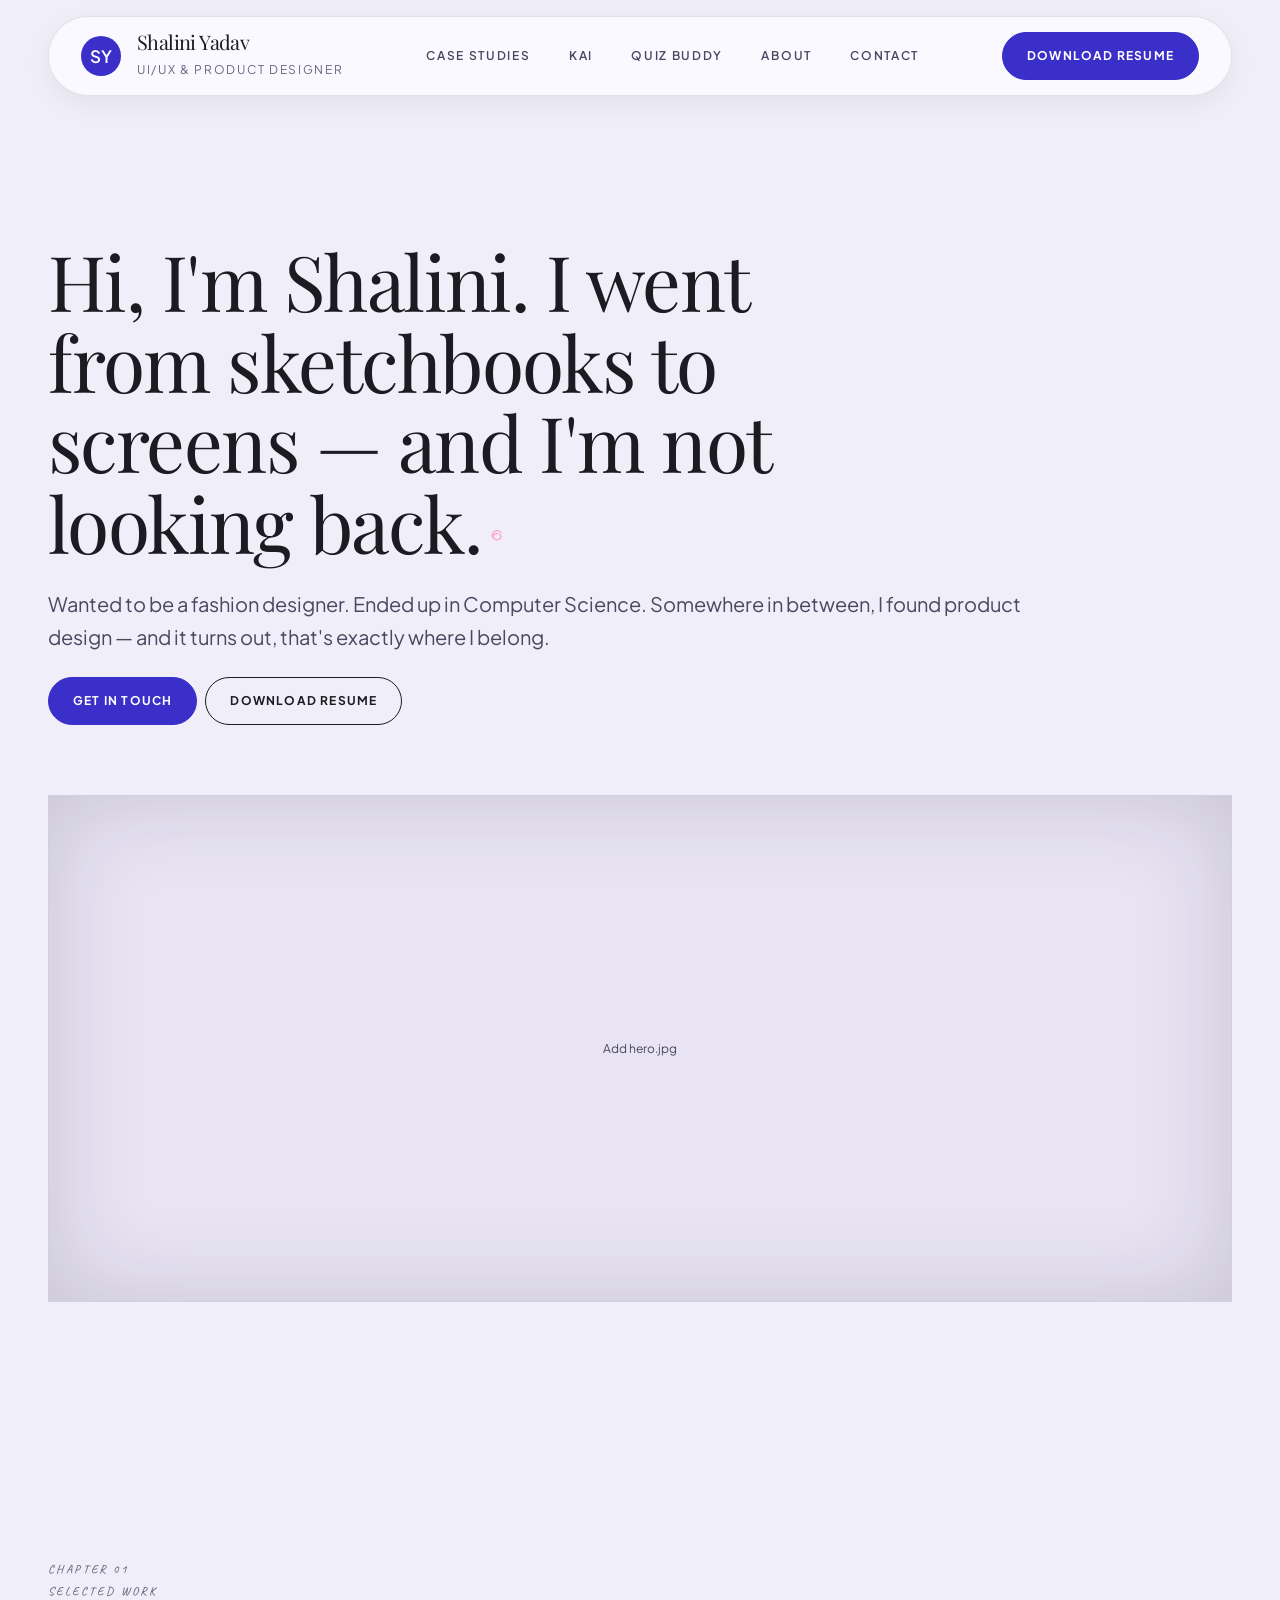
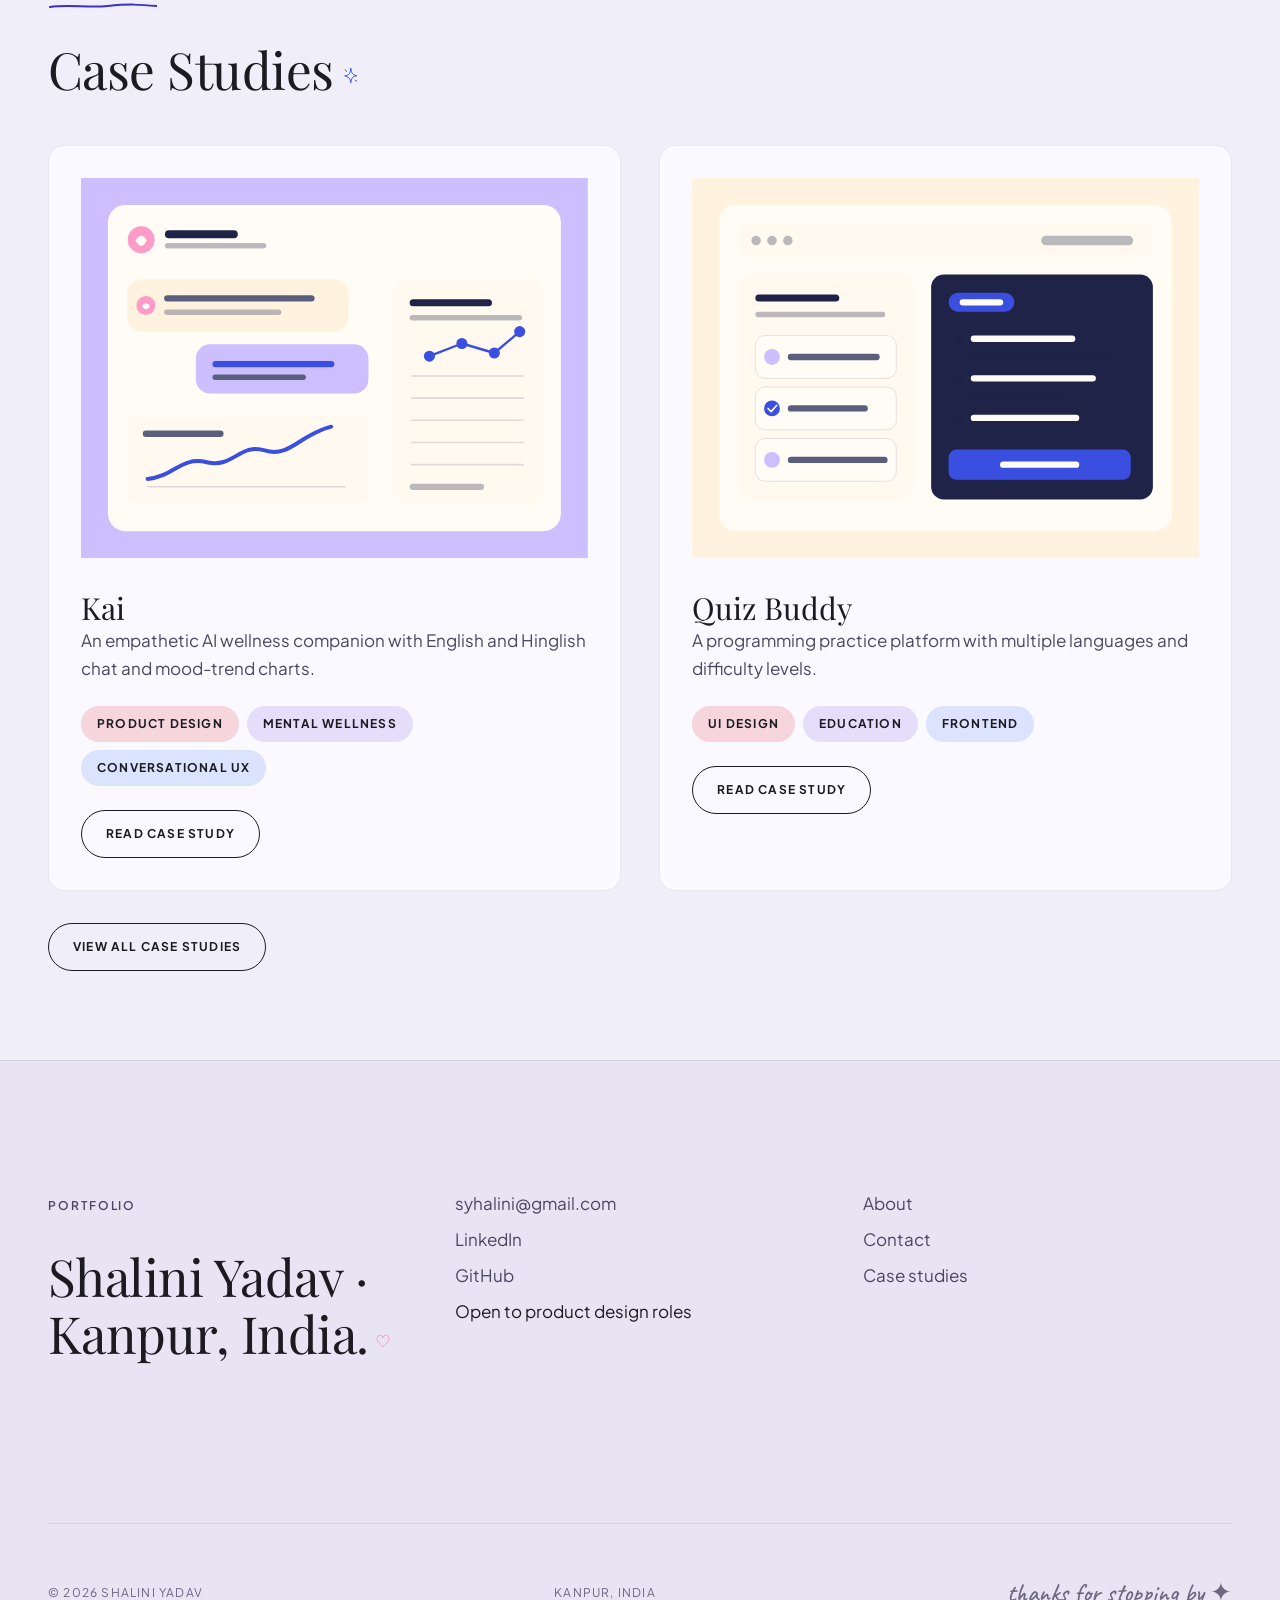
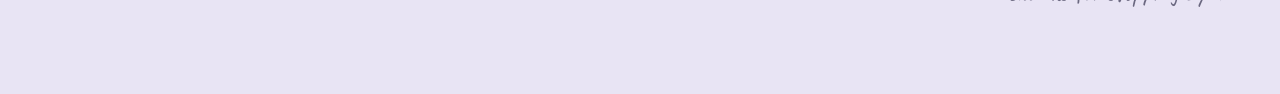
==== commit c675a245: "Before Glassmorphism Effect" ====
--- a/index.html
+++ b/index.html
@@ -11,11 +11,11 @@
     <meta property="og:description" content="I’m Shalini Yadav, a UI/UX &amp; Product Designer in Kanpur, India. Take a look at Kai and Quiz Buddy." />
     <meta property="og:locale" content="en_IN" />
     <meta name="twitter:card" content="summary" />
-    <meta name="theme-color" content="#FFF9EF" />
+    <meta name="theme-color" content="#F0EEF8" />
     <link rel="icon" type="image/svg+xml" href="favicon.svg" />
     <link rel="preconnect" href="https://fonts.googleapis.com" />
     <link rel="preconnect" href="https://fonts.gstatic.com" crossorigin />
-    <link href="https://fonts.googleapis.com/css2?family=Playfair+Display:ital,wght@0,400;0,500;0,600;1,400;1,500&family=Plus+Jakarta+Sans:wght@400;500;600;700&display=swap" rel="stylesheet" />
+    <link href="https://fonts.googleapis.com/css2?family=Playfair+Display:ital,wght@0,400;0,500;0,700;1,400;1,500&family=Plus+Jakarta+Sans:wght@400;500;700&family=Caveat:wght@500;600&display=swap" rel="stylesheet" />
     <link rel="stylesheet" href="css/tokens.css" />
     <link rel="stylesheet" href="css/base.css" />
     <link rel="stylesheet" href="css/components.css" />
@@ -47,10 +47,6 @@
         </button>
 
         <div class="header-actions">
-          <span class="status-pill">
-            <span class="status-dot" aria-hidden="true"></span>
-            Open to new opportunities
-          </span>
           <a href="assets/resume.pdf" class="btn btn--primary" download>Download resume</a>
         </div>
       </div>
@@ -60,9 +56,8 @@
       <section class="hero page-shell">
         <div class="hero__grid">
           <div>
-            <p class="hero__eyebrow">UI/UX &amp; Product Designer · Kanpur, India</p>
-            <h1 class="hero__title">Hi, I'm Shalini. I design calm, <span class="hero__marked-word"><em>thoughtful</em><svg viewBox="0 0 210 20" aria-hidden="true" focusable="false"><path d="M4 14c42-7 99-10 153-5 18 2 33 4 49 2" /></svg></span> products.</h1>
-            <p class="hero__copy">I started out wanting to be a fashion designer. Somewhere between sketchbooks and Computer Science, I found product design, where art, empathy and logic meet.</p>
+            <h1 class="hero__title">Hi, I'm Shalini. I went from sketchbooks to screens — and I'm not looking back.<svg class="doodle doodle--swirl" viewBox="0 0 32 32" aria-hidden="true" focusable="false"><path d="M24 10c-2-4-7-5-11-3s-6 7-3 11 9 5 12 1-1-9-7-8-7 6-2 8" fill="none" stroke="#FF9BC8" stroke-width="1.8" stroke-linecap="round"/></svg></h1>
+            <p class="hero__copy">Wanted to be a fashion designer. Ended up in Computer Science. Somewhere in between, I found product design — and it turns out, that's exactly where I belong.</p>
             <div class="hero__actions">
               <a href="contact.html" class="btn btn--primary">Get in touch</a>
               <a href="assets/resume.pdf" class="btn btn--secondary" download>Download resume</a>
@@ -75,9 +70,9 @@
       </section>
 
       <section class="page-section page-shell" aria-labelledby="case-studies-heading" data-reveal>
-        <div class="section-header" style="margin-bottom: 2.5rem;">
+        <div class="section-header">
           <p class="eyebrow chapter-label" data-chapter="01">Selected work</p>
-          <h2 id="case-studies-heading" class="section-heading">Case Studies<svg class="doodle-star" viewBox="0 0 32 32" aria-hidden="true" focusable="false"><path d="M16 3c1 8 3 11 11 13-8 1-10 4-11 13-1-8-4-11-11-13 8-1 10-4 11-13Z" /><path d="m6 5 2 3m16 16 3 2" /></svg></h2>
+          <h2 id="case-studies-heading" class="section-heading">Case Studies<svg class="doodle doodle--star" viewBox="0 0 32 32" aria-hidden="true" focusable="false"><path d="M16 3c1 8 3 11 11 13-8 1-10 4-11 13-1-8-4-11-11-13 8-1 10-4 11-13Z" fill="none" stroke="#3A4FE0" stroke-width="1.8" stroke-linecap="round" stroke-linejoin="round"/><path d="m6 5 2 3m16 16 3 2" fill="none" stroke="#3A4FE0" stroke-width="1.8" stroke-linecap="round"/></svg></h2>
         </div>
 
         <div class="featured-work__grid">
@@ -88,30 +83,30 @@
                 <desc id="kai-preview-description">A wellness chat beside a simple mood-trend chart.</desc>
                 <rect width="640" height="480" fill="#CDBFFF" />
                 <rect x="34" y="34" width="572" height="412" rx="22" fill="#FFFCF6" />
-                <circle cx="76" cy="78" r="17" fill="#FF8A3D" />
+                <circle cx="76" cy="78" r="17" fill="#FF9BC8" />
                 <path d="M69 79c4-8 10-8 14 0-4 9-10 9-14 0Z" fill="#FFFCF6" />
                 <rect x="106" y="66" width="92" height="10" rx="5" fill="#1E2347" />
                 <rect x="106" y="82" width="128" height="7" rx="3.5" fill="rgba(30, 35, 71, 0.30)" />
                 <rect x="58" y="128" width="280" height="66" rx="18" fill="#FFF3E0" />
-                <circle cx="82" cy="161" r="12" fill="#FF8A3D" />
+                <circle cx="82" cy="161" r="12" fill="#FF9BC8" />
                 <path d="M77 162c3-5 7-5 10 0-3 5-7 5-10 0Z" fill="#FFFCF6" />
                 <rect x="105" y="148" width="190" height="8" rx="4" fill="#5A5F7D" />
                 <rect x="105" y="166" width="148" height="7" rx="3.5" fill="rgba(30, 35, 71, 0.30)" />
                 <rect x="145" y="210" width="218" height="62" rx="18" fill="#CDBFFF" />
-                <rect x="166" y="231" width="154" height="8" rx="4" fill="#FF8A3D" />
+                <rect x="166" y="231" width="154" height="8" rx="4" fill="#3A4FE0" />
                 <rect x="166" y="248" width="118" height="7" rx="3.5" fill="#5A5F7D" />
                 <rect x="58" y="300" width="305" height="112" rx="16" fill="#FFF9EF" />
                 <rect x="78" y="319" width="102" height="8" rx="4" fill="#5A5F7D" />
-                <path d="M84 380c34-3 42-29 75-21s42-25 73-15 44-20 84-30" fill="none" stroke="#FF8A3D" stroke-width="5" stroke-linecap="round" />
+                <path d="M84 380c34-3 42-29 75-21s42-25 73-15 44-20 84-30" fill="none" stroke="#3A4FE0" stroke-width="5" stroke-linecap="round" />
                 <path d="M84 390h250" fill="none" stroke="rgba(30, 35, 71, 0.15)" stroke-width="2" />
                 <rect x="393" y="128" width="190" height="284" rx="18" fill="#FFF9EF" />
                 <rect x="415" y="153" width="104" height="9" rx="4.5" fill="#1E2347" />
                 <rect x="415" y="173" width="142" height="7" rx="3.5" fill="rgba(30, 35, 71, 0.30)" />
-                <circle cx="440" cy="225" r="7" fill="#FF8A3D" />
-                <circle cx="481" cy="209" r="7" fill="#FF8A3D" />
-                <circle cx="522" cy="221" r="7" fill="#FF8A3D" />
-                <circle cx="554" cy="194" r="7" fill="#FF8A3D" />
-                <path d="m440 225 41-16 41 12 32-27" fill="none" stroke="#FF8A3D" stroke-width="3" stroke-linecap="round" stroke-linejoin="round" />
+                <circle cx="440" cy="225" r="7" fill="#3A4FE0" />
+                <circle cx="481" cy="209" r="7" fill="#3A4FE0" />
+                <circle cx="522" cy="221" r="7" fill="#3A4FE0" />
+                <circle cx="554" cy="194" r="7" fill="#3A4FE0" />
+                <path d="m440 225 41-16 41 12 32-27" fill="none" stroke="#3A4FE0" stroke-width="3" stroke-linecap="round" stroke-linejoin="round" />
                 <path d="M417 250h142M417 278h142M417 306h142M417 334h142M417 362h142" stroke="rgba(30, 35, 71, 0.15)" stroke-width="2" />
                 <rect x="415" y="386" width="94" height="8" rx="4" fill="rgba(30, 35, 71, 0.30)" />
               </svg>
@@ -147,14 +142,14 @@
                 <circle cx="101" cy="226" r="10" fill="#CDBFFF" />
                 <rect x="121" y="222" width="116" height="8" rx="4" fill="#5A5F7D" />
                 <rect x="80" y="264" width="178" height="54" rx="12" fill="#FFFCF6" stroke="rgba(30, 35, 71, 0.15)" />
-                <circle cx="101" cy="291" r="10" fill="#FF8A3D" />
+                <circle cx="101" cy="291" r="10" fill="#3A4FE0" />
                 <path d="m96 291 4 4 7-8" fill="none" stroke="#FFFCF6" stroke-width="2" stroke-linecap="round" stroke-linejoin="round" />
                 <rect x="121" y="287" width="101" height="8" rx="4" fill="#5A5F7D" />
                 <rect x="80" y="329" width="178" height="54" rx="12" fill="#FFFCF6" stroke="rgba(30, 35, 71, 0.15)" />
                 <circle cx="101" cy="356" r="10" fill="#CDBFFF" />
                 <rect x="121" y="352" width="126" height="8" rx="4" fill="#5A5F7D" />
                 <rect x="302" y="122" width="280" height="284" rx="16" fill="#1E2347" />
-                <rect x="324" y="145" width="83" height="24" rx="12" fill="#FF8A3D" />
+                <rect x="324" y="145" width="83" height="24" rx="12" fill="#3A4FE0" />
                 <rect x="338" y="153" width="55" height="8" rx="4" fill="#FFFCF6" />
                 <circle cx="336" cy="203" r="5" fill="rgba(30, 35, 71, 0.30)" />
                 <rect x="352" y="199" width="132" height="8" rx="4" fill="#FFFCF6" />
@@ -164,7 +159,7 @@
                 <rect x="352" y="270" width="112" height="8" rx="4" fill="rgba(30, 35, 71, 0.30)" />
                 <circle cx="336" cy="303" r="5" fill="rgba(30, 35, 71, 0.30)" />
                 <rect x="352" y="299" width="137" height="8" rx="4" fill="#FFFCF6" />
-                <rect x="324" y="343" width="230" height="38" rx="10" fill="#FF8A3D" />
+                <rect x="324" y="343" width="230" height="38" rx="10" fill="#3A4FE0" />
                 <rect x="389" y="358" width="100" height="8" rx="4" fill="#FFFCF6" />
               </svg>
             </div>
@@ -191,7 +186,7 @@
       <div class="site-footer__top page-shell">
         <div>
           <p class="eyebrow">Portfolio</p>
-          <h2 class="footer-title">Shalini Yadav · Kanpur, India.</h2>
+          <h2 class="footer-title">Shalini Yadav · Kanpur, India.<svg class="doodle doodle--heart" viewBox="0 0 32 32" aria-hidden="true" focusable="false"><path d="M16 27C16 27 4 19 4 11a6 6 0 0 1 12-1 6 6 0 0 1 12 1c0 8-12 16-12 16Z" fill="none" stroke="#FF9BC8" stroke-width="1.8" stroke-linecap="round" stroke-linejoin="round"/></svg></h2>
         </div>
         <div class="footer-meta">
           <a href="mailto:syhalini@gmail.com">syhalini@gmail.com</a>
@@ -208,7 +203,7 @@
       <div class="footer-row page-shell">
         <span>© 2026 Shalini Yadav</span>
         <span>Kanpur, India</span>
-        <span>Thanks for stopping by.</span>
+        <span>thanks for stopping by ✦</span>
       </div>
     </footer>
 
--- a/css/tokens.css
+++ b/css/tokens.css
@@ -1,35 +1,50 @@
 :root {
-  --color-bg: #fff9ef;
-  --color-surface: #fff3e0;
-  --color-surface-strong: #fde9cf;
-  --color-surface-card: #fffcf6;
-  --color-border: rgba(30, 35, 71, 0.15);
-  --color-border-strong: rgba(30, 35, 71, 0.3);
-  --color-text: #1e2347;
-  --color-text-muted: #5a5f7d;
-  --color-text-soft: #5a5f7d;
-  --color-primary: #ff8a3d;
-  --color-primary-strong: #a8d672;
-  --color-primary-soft: #cdbfff;
-  --color-secondary: #5a5f7d;
-  --color-secondary-soft: #ffe3ee;
-  --color-tertiary: #5a5f7d;
-  --color-tertiary-soft: #eaf4da;
-  --color-accent-blush: #ffe3ee;
-  --color-overlay: rgba(255, 249, 239, 0.94);
-  --color-shadow: rgba(30, 35, 71, 0.04);
+  /* ── Surfaces ──────────────────────────────────────── */
+  --color-bg: #f0eef8;
+  --color-surface: #e8e4f4;
+  --color-surface-strong: #ddd8f0;
+  --color-surface-card: #faf9ff;
+  --color-border: rgba(28, 27, 34, 0.1);
+  --color-border-strong: rgba(28, 27, 34, 0.25);
+
+  /* ── Text ──────────────────────────────────────────── */
+  --color-text: #1c1b22;
+  --color-text-muted: #4a4860;
+  --color-text-soft: #6b6880;
+
+  /* ── Brand colours ─────────────────────────────────── */
+  --color-primary: #3b2fc9;
+  --color-primary-strong: #1c1b22;
+  --color-primary-soft: #e4defa;
+
+  /* secondary = blush pink */
+  --color-secondary: #a0607a;
+  --color-secondary-soft: #f6d5dd;
+
+  /* tertiary = pale lavender */
+  --color-tertiary: #6b6880;
+  --color-tertiary-soft: #e4defa;
+
+  --color-accent-blush: #f6d5dd;
+  --color-overlay: rgba(240, 238, 248, 0.94);
+  --color-shadow: rgba(28, 27, 34, 0.06);
   --color-success: var(--color-primary);
 
+  /* ── Fonts ─────────────────────────────────────────── */
   --font-display: "Playfair Display", Georgia, serif;
-  --font-body: "Plus Jakarta Sans", "Segoe UI", sans-serif;
+  --font-body: "Plus Jakarta Sans", system-ui, sans-serif;
+  --font-hand: "Caveat", cursive;
 
+  /* ── Type scale ────────────────────────────────────── */
   --type-small: 0.75rem;
-  --type-body: 1rem;
+  --type-body: 1.0625rem;
   --type-lead: 1.25rem;
-  --type-h3: 1.75rem;
-  --type-h2: 2.75rem;
-  --type-display: clamp(3rem, 6vw, 5.5rem);
+  --type-h3: clamp(1.4rem, 2.5vw, 1.9rem);
+  --type-h2: clamp(2rem, 4vw, 3.2rem);
+  --type-display: clamp(2.6rem, 6vw, 5rem);
+  --type-hand: 1.4rem;
 
+  /* ── Spacing ───────────────────────────────────────── */
   --space-1: 0.5rem;
   --space-2: 1rem;
   --space-3: 1.5rem;
@@ -48,26 +63,37 @@
   --space-28: 14rem;
   --space-32: 16rem;
 
+  /* ── Radii ─────────────────────────────────────────── */
   --radius-xs: 0.25rem;
   --radius-sm: 0.5rem;
   --radius-md: 0.75rem;
   --radius-lg: 1rem;
   --radius-pill: 9999px;
 
-  --container-width: 1320px;
-  --page-gutter: clamp(1rem, 5vw, 4rem);
-  --page-width: min(var(--container-width), calc(100% - var(--page-gutter) - var(--page-gutter)));
+  /* ── Layout ────────────────────────────────────────── */
+  --container-width: 1200px;
+  --page-gutter: 1.5rem;
+  --page-width: min(var(--container-width), calc(100% - var(--page-gutter) * 2));
   --grid-gap: clamp(1.5rem, 3vw, 2.5rem);
   --section-padding: clamp(4rem, 7vw, 6rem);
-  --card-radius: var(--radius-sm);
+  --card-radius: var(--radius-lg);
   --card-padding: clamp(1.5rem, 3vw, 2rem);
-  --card-border: 1px solid rgba(30, 35, 71, 0.12);
-  --control-radius: 0.55rem;
-  --header-height: 5.5rem;
+  --card-border: 1px solid rgba(28, 27, 34, 0.08);
+  --control-radius: var(--radius-pill);
+  --header-height: 5rem;
   --section-gap: var(--section-padding);
   --content-width: 66rem;
 
-  --shadow-soft: 0 18px 44px -24px rgba(30, 35, 71, 0.12);
-  --shadow-card: 0 8px 22px rgba(30, 35, 71, 0.06);
+  /* ── Shadows ───────────────────────────────────────── */
+  --shadow-soft: 0 18px 44px -24px rgba(28, 27, 34, 0.14);
+  --shadow-card: 0 8px 30px -4px rgba(28, 27, 34, 0.08);
   --border-soft: 1px solid var(--color-border);
 }
+
+@media (min-width: 640px) {
+  :root { --page-gutter: 2rem; }
+}
+
+@media (min-width: 1024px) {
+  :root { --page-gutter: 3rem; }
+}
--- a/css/base.css
+++ b/css/base.css
@@ -39,7 +39,7 @@
   background: var(--color-bg);
   color: var(--color-text);
   font-family: var(--font-body);
-  line-height: 1.7;
+  line-height: 1.65;
   font-size: var(--type-body);
   text-rendering: optimizeLegibility;
   -webkit-font-smoothing: antialiased;
@@ -122,28 +122,33 @@
 h1, h2, h3, h4 {
   font-family: var(--font-display);
   font-weight: 400;
-  letter-spacing: -0.04em;
-  line-height: 1.12;
+  letter-spacing: -0.02em;
+  line-height: 1.1;
 }
 
 h1 {
   font-size: var(--type-display);
-  line-height: 1.02;
+  line-height: 1.05;
+  letter-spacing: -0.02em;
 }
 
 h2 {
   font-size: var(--type-h2);
+  line-height: 1.1;
+  letter-spacing: -0.01em;
 }
 
 h3 {
   font-size: var(--type-h3);
+  line-height: 1.2;
+  letter-spacing: 0;
 }
 
 p {
   color: var(--color-text-muted);
   max-width: 65ch;
   font-size: var(--type-body);
-  line-height: 1.7;
+  line-height: 1.65;
 }
 
 .container,
--- a/css/components.css
+++ b/css/components.css
@@ -2,8 +2,9 @@
   position: sticky;
   top: 0;
   z-index: 20;
-  background: var(--color-overlay);
-  border-bottom: 1px solid rgba(30, 35, 71, 0.08);
+  background: transparent;
+  padding: var(--space-2) 0;
+  border-bottom: 0;
 }
 
 .site-header__inner {
@@ -14,6 +15,11 @@
   align-items: center;
   justify-content: space-between;
   gap: var(--space-3);
+  background: var(--color-surface-card);
+  border: 1px solid var(--color-border);
+  border-radius: var(--radius-pill);
+  padding: 0 var(--space-4);
+  box-shadow: var(--shadow-card);
 }
 
 .brand {
@@ -31,8 +37,8 @@
   height: 2.5rem;
   border-radius: 50%;
   background: var(--color-primary);
-  color: var(--color-text);
-  font-family: var(--font-display);
+  color: #ffffff;
+  font-family: var(--font-body);
   font-size: var(--type-body);
   font-weight: 600;
 }
@@ -181,29 +187,38 @@
 .btn--primary {
   background: var(--color-primary);
   border-color: var(--color-primary);
-  color: var(--color-text);
+  color: #ffffff;
 }
 
 .btn--primary:hover,
 .btn--primary:focus-visible {
   background: var(--color-primary-strong);
+  border-color: var(--color-primary-strong);
+  color: #ffffff;
 }
 
 .btn--secondary {
-  background: var(--color-surface-strong);
+  background: transparent;
   color: var(--color-text);
-  border-color: transparent;
+  border-color: var(--color-text);
+  border-width: 1.5px;
 }
 
 .btn--secondary:hover,
 .btn--secondary:focus-visible {
-  background: var(--color-surface-strong);
-  border-color: var(--color-border-strong);
+  background: var(--color-primary-soft);
+  border-color: var(--color-text);
+}
+
+.btn:disabled,
+.btn[aria-disabled="true"] {
+  opacity: 0.45;
+  pointer-events: none;
 }
 
 .site-footer {
   background: var(--color-surface);
-  border-top: 1px solid rgba(30, 35, 71, 0.08);
+  border-top: 1px solid var(--color-border);
   padding: var(--space-16) 0 var(--space-10);
 }
 
@@ -248,11 +263,19 @@
   justify-content: space-between;
   gap: var(--space-4);
   padding-top: var(--space-6);
-  border-top: 1px solid rgba(30, 35, 71, 0.1);
+  border-top: 1px solid var(--color-border);
   color: var(--color-text-soft);
   font-size: var(--type-small);
   letter-spacing: 0.1em;
   text-transform: uppercase;
+}
+
+.footer-row span:last-child {
+  font-family: var(--font-hand);
+  font-size: 1.6rem;
+  font-weight: 500;
+  letter-spacing: 0;
+  text-transform: none;
 }
 
 .card {
@@ -299,7 +322,7 @@
   position: absolute;
   z-index: 1;
   inset: 0;
-  box-shadow: inset 0 0 6rem rgba(30, 35, 71, 0.16);
+  box-shadow: inset 0 0 6rem rgba(28, 27, 34, 0.16);
   content: "";
   pointer-events: none;
 }
@@ -390,59 +413,93 @@
 
 .chapter-label,
 .case-section > .eyebrow {
-  display: flex;
-  align-items: center;
-  gap: var(--space-2);
-  width: 100%;
-}
-
-.chapter-label::before,
+  display: inline-flex;
+  flex-direction: column;
+  align-items: flex-start;
+  gap: 0.15em;
+  font-family: var(--font-hand);
+  font-size: var(--type-hand);
+  font-weight: 500;
+  letter-spacing: 0;
+  text-transform: none;
+  color: var(--color-text-soft);
+  width: auto;
+}
+
+.chapter-label::before {
+  content: "chapter " attr(data-chapter);
+}
+
 .case-section > .eyebrow::before {
-  flex: 0 0 auto;
-  color: var(--color-text-soft);
-  white-space: nowrap;
-}
-
-.chapter-label::before {
-  content: "CHAPTER " attr(data-chapter) " /";
-}
-
-.case-section > .eyebrow::before {
-  content: "SCENE " counter(scene, decimal-leading-zero) " /";
-}
-
+  content: "scene " counter(scene, decimal-leading-zero);
+}
+
+/* chapter-label underline — primary colour updated */
 .chapter-label::after,
 .case-section > .eyebrow::after {
-  height: 1px;
-  flex: 1 1 auto;
-  background: var(--color-border);
   content: "";
+  display: block;
+  width: 100%;
+  height: 6px;
+  background: none;
+  background-image: url("data:image/svg+xml,%3Csvg xmlns='http://www.w3.org/2000/svg' width='120' height='6' viewBox='0 0 120 6'%3E%3Cpath d='M2 4 C20 1, 40 5, 60 3 S90 1, 118 4' fill='none' stroke='%233B2FC9' stroke-width='2' stroke-linecap='round'/%3E%3C/svg%3E");
+  background-repeat: repeat-x;
+  background-size: auto 6px;
+}
+
+.case-section > .eyebrow::after {
+  background-image: url("data:image/svg+xml,%3Csvg xmlns='http://www.w3.org/2000/svg' width='120' height='6' viewBox='0 0 120 6'%3E%3Cpath d='M2 4 C20 1, 40 5, 60 3 S90 1, 118 4' fill='none' stroke='%23F6A8C0' stroke-width='2' stroke-linecap='round'/%3E%3C/svg%3E");
+}
+
+/* ── Polaroid frames ─────────────────────────────────── */
+.polaroid-frame,
+.frame--polaroid {
+  position: relative;
+  background: var(--color-surface-card);
+  padding: 10px 10px 2.5rem;
+  box-shadow: 0 4px 12px rgba(28, 27, 34, 0.12), 0 1px 3px rgba(28, 27, 34, 0.08);
+  transform: rotate(-1.5deg);
+  transition: transform 0.3s ease;
+}
+
+.polaroid-frame:nth-child(2), .frame--polaroid:nth-child(2) { transform: rotate(0.8deg); }
+.polaroid-frame:nth-child(3), .frame--polaroid:nth-child(3) { transform: rotate(-0.5deg); }
+.polaroid-frame:nth-child(4), .frame--polaroid:nth-child(4) { transform: rotate(1.5deg); }
+.polaroid-frame:nth-child(5), .frame--polaroid:nth-child(5) { transform: rotate(-1deg); }
+.polaroid-frame:nth-child(6), .frame--polaroid:nth-child(6) { transform: rotate(1.2deg); }
+
+.polaroid-frame:hover,
+.polaroid-frame:focus-within,
+.frame--polaroid:hover,
+.frame--polaroid:focus-within {
+  transform: rotate(0deg);
+}
+
+.polaroid-frame::after,
+.frame--polaroid::after {
+  content: "";
+  position: absolute;
+  top: -0.55rem;
+  left: 1.25rem;
+  width: 3.5rem;
+  height: 1rem;
+  background: rgba(255, 155, 200, 0.55);
+  transform: rotate(-35deg);
+  pointer-events: none;
+}
+
+.polaroid-frame:nth-child(even)::after,
+.frame--polaroid:nth-child(even)::after {
+  background: rgba(205, 191, 255, 0.55);
+  left: auto;
+  right: 1.25rem;
+  transform: rotate(35deg);
 }
 
 .polaroid-frame {
-  position: relative;
   width: min(100%, 42rem);
   margin: var(--space-6) auto;
-  padding: var(--space-1) var(--space-1) var(--space-3);
   border: 0;
-  background: var(--color-surface-card);
-  box-shadow: 0 16px 32px rgba(30, 35, 71, 0.1);
-  transform: rotate(-1deg);
-}
-
-.polaroid-frame:nth-of-type(even) {
-  transform: rotate(1deg);
-}
-
-.polaroid-frame::before {
-  position: absolute;
-  top: -0.65rem;
-  left: 50%;
-  width: 4.25rem;
-  height: 1.35rem;
-  background: rgba(30, 35, 71, 0.15);
-  content: "";
-  transform: translateX(-50%) rotate(-2deg);
 }
 
 .polaroid-frame img {
@@ -453,10 +510,24 @@
 }
 
 .polaroid-frame figcaption {
-  padding-top: var(--space-1);
+  padding-top: var(--space-2);
   color: var(--color-text-muted);
-  font-family: var(--font-display);
-  font-size: var(--type-body);
+  font-family: var(--font-hand);
+  font-size: var(--type-hand);
+  font-weight: 500;
+  line-height: 1.2;
+}
+
+.frame--polaroid {
+  overflow: visible;
+  border-radius: 0;
+}
+
+.frame--polaroid > img {
+  display: block;
+  width: 100%;
+  height: auto;
+  object-fit: cover;
 }
 
 .image-frame img {
@@ -479,7 +550,7 @@
   padding: var(--space-1) var(--space-2);
   border-radius: var(--radius-pill);
   border: 1px solid var(--color-border);
-  background: rgba(255, 249, 239, 0.35);
+  background: var(--color-secondary-soft);
   font-size: var(--type-small);
   letter-spacing: 0.12em;
   text-transform: uppercase;
@@ -589,10 +660,10 @@
 .form-field input,
 .form-field textarea {
   width: 100%;
-  border: 1px solid rgba(30, 35, 71, 0.16);
+  border: 1px solid var(--color-border-strong);
   background: var(--color-surface-card);
   color: var(--color-text);
-  border-radius: 0.45rem;
+  border-radius: var(--radius-md);
   padding: var(--space-2);
 }
 
--- a/css/pages.css
+++ b/css/pages.css
@@ -36,25 +36,29 @@
   stroke-width: 3;
 }
 
-.doodle-star {
-  width: 1.15rem;
-  height: 1.15rem;
-  margin-left: var(--space-3);
+.doodle {
+  display: inline-block;
   overflow: visible;
-  vertical-align: 0.15em;
-}
-
-.doodle-star path {
-  fill: none;
-  stroke: var(--color-primary);
-  stroke-linecap: round;
-  stroke-linejoin: round;
-  stroke-width: 1.5;
-}
-
-.doodle-star--small {
-  width: 0.9rem;
-  height: 0.9rem;
+  vertical-align: 0.1em;
+  flex-shrink: 0;
+}
+
+.doodle--star {
+  width: 1.1rem;
+  height: 1.1rem;
+  margin-left: 0.5rem;
+}
+
+.doodle--swirl {
+  width: 1.2rem;
+  height: 1.2rem;
+  margin-left: 0.4rem;
+}
+
+.doodle--heart {
+  width: 1rem;
+  height: 1rem;
+  margin-left: 0.4rem;
 }
 
 .hero__eyebrow {
@@ -78,10 +82,10 @@
 }
 
 .hero__title {
-  max-width: 12ch;
-  font-size: clamp(3.5rem, 8vw, 8rem);
-  letter-spacing: -0.085em;
-  line-height: 1.02;
+  max-width: 18ch;
+  font-size: clamp(2.6rem, 6vw, 5rem);
+  letter-spacing: -0.02em;
+  line-height: 1.05;
   margin-bottom: var(--space-3);
 }
 
@@ -222,10 +226,10 @@
 }
 
 .case-study-lead h1 {
-  max-width: 12ch;
-  font-size: clamp(3.5rem, 8vw, 8rem);
-  line-height: 1.02;
-  letter-spacing: -0.085em;
+  max-width: 18ch;
+  font-size: clamp(2.6rem, 6vw, 5rem);
+  line-height: 1.05;
+  letter-spacing: -0.02em;
   margin-bottom: var(--space-2);
 }
 
@@ -291,8 +295,8 @@
 .case-section > h2 {
   max-width: 48rem;
   margin-bottom: var(--space-5);
-  font-size: clamp(2.75rem, 6vw, 5rem);
-  letter-spacing: -0.075em;
+  font-size: var(--type-h2);
+  letter-spacing: -0.01em;
 }
 
 .case-section > p:not(.eyebrow) {
@@ -326,8 +330,8 @@
   font-size: var(--type-body);
 }
 
-.section-header[style] {
-  margin-bottom: var(--space-3) !important;
+.section-header {
+  margin-bottom: var(--space-5);
 }
 
 .feature-card__body > .eyebrow[style] {
@@ -361,14 +365,18 @@
   display: inline-block;
   padding: var(--space-1) var(--space-2);
   border-radius: var(--radius-pill);
-  background: var(--color-secondary-soft);
-  border: 1px solid transparent;
-  color: var(--color-text);
+  background: #f6d5dd;
+  border: 0;
+  color: var(--color-primary-strong);
   font-size: var(--type-small);
   font-weight: 700;
   letter-spacing: 0.1em;
   text-transform: uppercase;
 }
+
+.pill-list li:nth-child(4n+2) span { background: #e4defa; }
+.pill-list li:nth-child(4n+3) span { background: #dce3ff; }
+.pill-list li:nth-child(4n+4) span { background: #f6d5dd; }
 
 .portfolio-image {
   width: 100%;
@@ -381,16 +389,19 @@
 
 .about-portrait {
   width: 100%;
-  max-width: 36rem;
-  margin-left: auto;
-}
-
+  max-width: 24rem;
+  justify-self: end;
+}
+
+/* arch frame — fully rounded top, square-ish bottom corners */
 .about-portrait img {
   width: 100%;
-  aspect-ratio: 4 / 3;
+  aspect-ratio: 4 / 5;
   object-fit: cover;
-  border-radius: var(--card-radius);
+  object-position: top center;
+  border-radius: 9999px 9999px var(--radius-lg) var(--radius-lg);
   border: var(--card-border);
+  background: var(--color-surface);
 }
 
 .timeline {
@@ -429,6 +440,8 @@
 
 .contact-list dd {
   color: var(--color-text-muted);
+  overflow-wrap: anywhere;
+  min-width: 0;
 }
 
 .contact-list strong {
@@ -447,6 +460,13 @@
   text-transform: uppercase;
   color: var(--color-text-soft);
   margin-bottom: var(--space-1);
+}
+
+@media (min-width: 900px) {
+  .about-intro {
+    grid-template-columns: 1fr 26rem;
+    align-items: start;
+  }
 }
 
 @media (max-width: 900px) {
@@ -470,6 +490,37 @@
   .case-study-intro {
     gap: var(--grid-gap);
   }
+
+  .featured-work__grid .feature-card:nth-child(2) {
+    margin-top: 0;
+  }
+
+  .about-portrait {
+    justify-self: start;
+    width: min(100%, 26rem);
+    max-width: 26rem;
+  }
+
+  .practice-grid {
+    grid-template-columns: 1fr;
+  }
+
+  .about-details {
+    grid-template-columns: 1fr;
+    gap: var(--grid-gap);
+  }
+
+  .feature-card:nth-child(2) {
+    margin-top: 0;
+  }
+
+  .project-materials-grid {
+    grid-template-columns: 1fr;
+  }
+
+  .not-found {
+    min-height: 40vh;
+  }
 }
 
 @media (prefers-reduced-motion: reduce) {
@@ -494,6 +545,12 @@
   ::view-transition-new(root) {
     animation: none;
   }
+
+  .polaroid-frame,
+  .frame--polaroid {
+    transform: none;
+    transition: none;
+  }
 }
 
 .about-intro {
@@ -510,14 +567,14 @@
 .about-intro__copy h1,
 .contact-intro h1 {
   margin-bottom: var(--space-6);
-  font-size: clamp(3.5rem, 8vw, 8rem);
-  letter-spacing: -0.085em;
-  line-height: 1.02;
+  font-size: clamp(2.6rem, 6vw, 5rem);
+  letter-spacing: -0.02em;
+  line-height: 1.05;
 }
 
 .section-heading {
-  font-size: clamp(2.75rem, 6vw, 5rem);
-  letter-spacing: -0.075em;
+  font-size: var(--type-h2);
+  letter-spacing: -0.01em;
 }
 
 .about-intro__copy > p:not(.eyebrow),
@@ -536,11 +593,6 @@
   text-decoration-color: var(--color-primary);
 }
 
-.about-portrait {
-  max-width: 32rem;
-  justify-self: end;
-}
-
 .about-portrait figcaption {
   padding: var(--space-1) 0 0;
   color: var(--color-text-soft);
@@ -640,6 +692,7 @@
   align-items: flex-start;
   gap: var(--space-2);
   padding: var(--card-padding);
+  min-width: 0;
 }
 
 .contact-panel h2 {
@@ -664,12 +717,13 @@
 }
 
 .not-found {
-  min-height: 58vh;
+  min-height: 50vh;
   display: flex;
   flex-direction: column;
   align-items: flex-start;
   justify-content: center;
   gap: var(--grid-gap);
+  padding: var(--section-padding) 0;
 }
 
 .not-found h1 {
@@ -681,34 +735,9 @@
   max-width: 34rem;
 }
 
-@media (max-width: 900px) {
-  .about-intro {
-    grid-template-columns: 1fr;
-  }
-
-  .featured-work__grid .feature-card:nth-child(2) {
-    margin-top: 0;
-  }
-
-  .about-portrait {
-    justify-self: start;
-    width: min(100%, 32rem);
-  }
-
-  .practice-grid {
-    grid-template-columns: 1fr;
-  }
-
-  .about-details {
-    grid-template-columns: 1fr;
-    gap: var(--grid-gap);
-  }
-
-  .feature-card:nth-child(2) {
-    margin-top: 0;
-  }
-
-  .project-materials-grid {
-    grid-template-columns: 1fr;
-  }
-}
+@media (max-width: 640px) {
+  .hero__title,
+  .case-study-lead h1 {
+    max-width: none;
+  }
+}
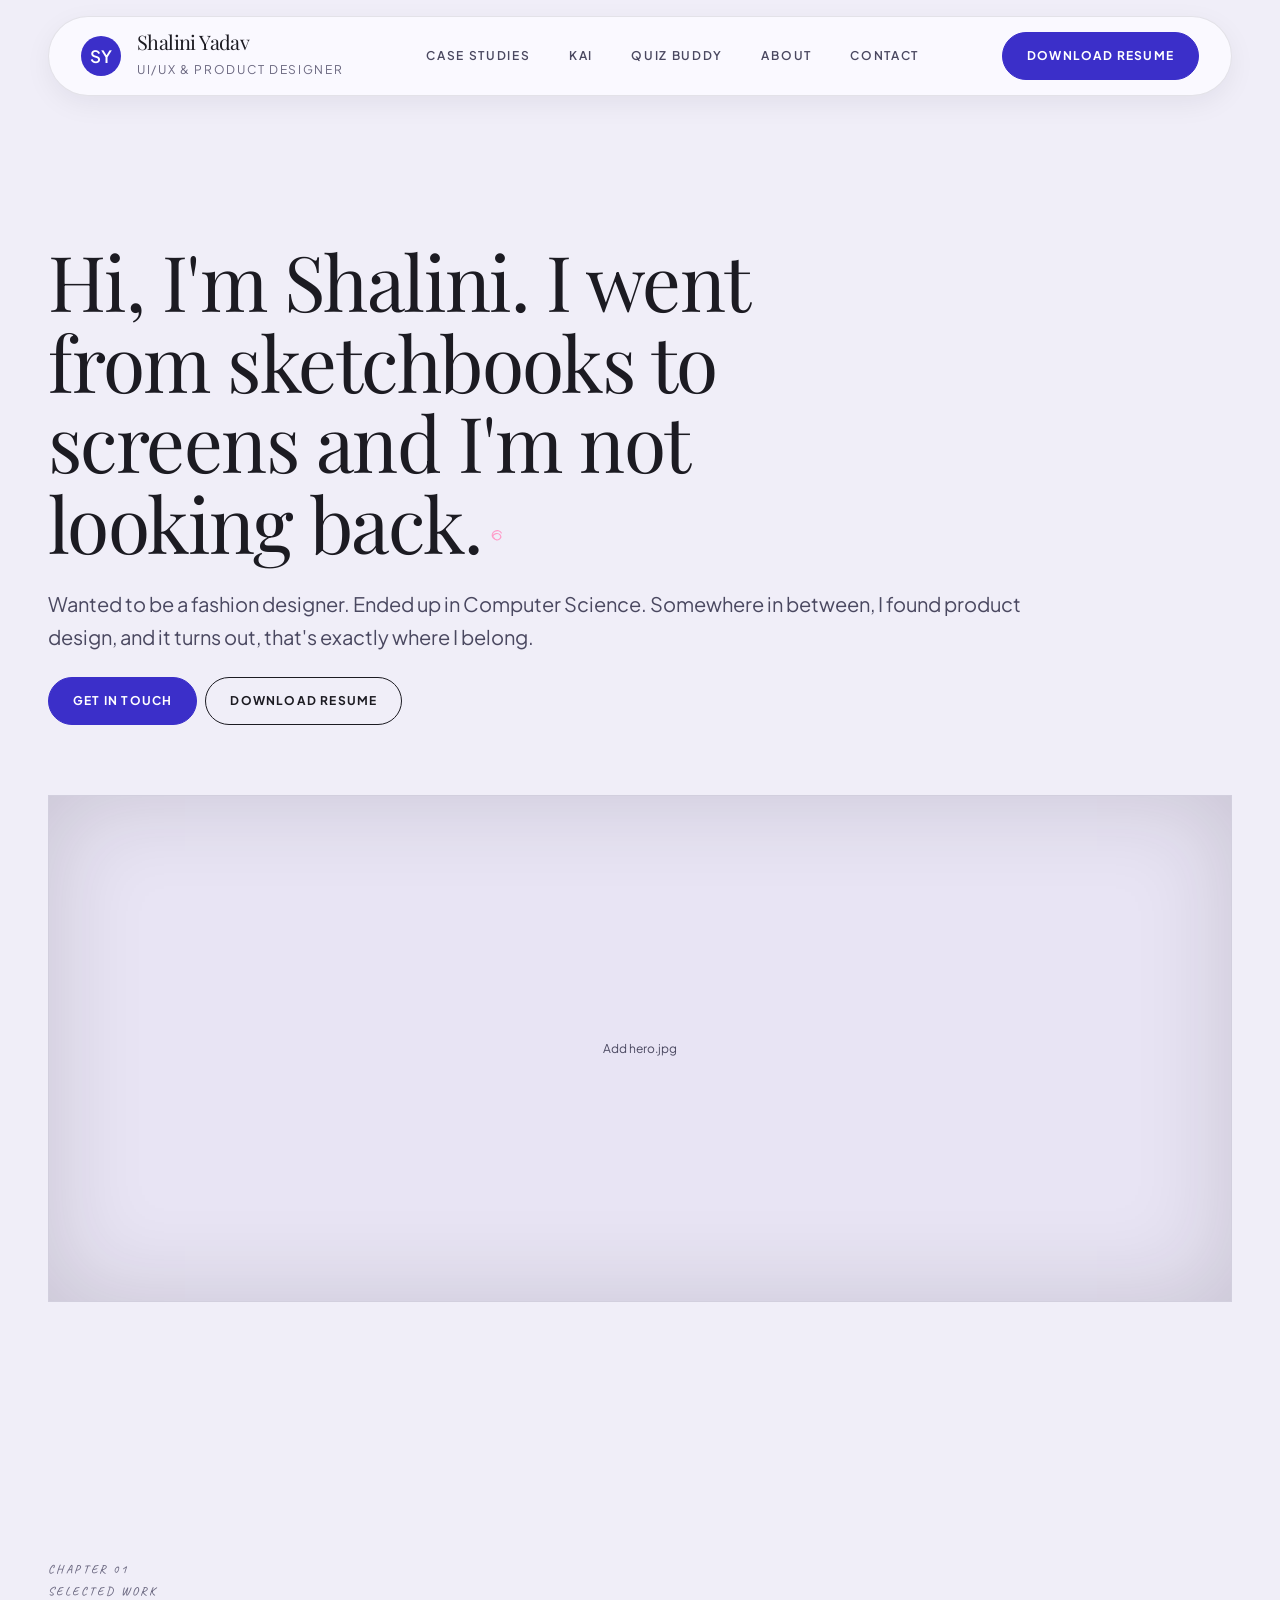
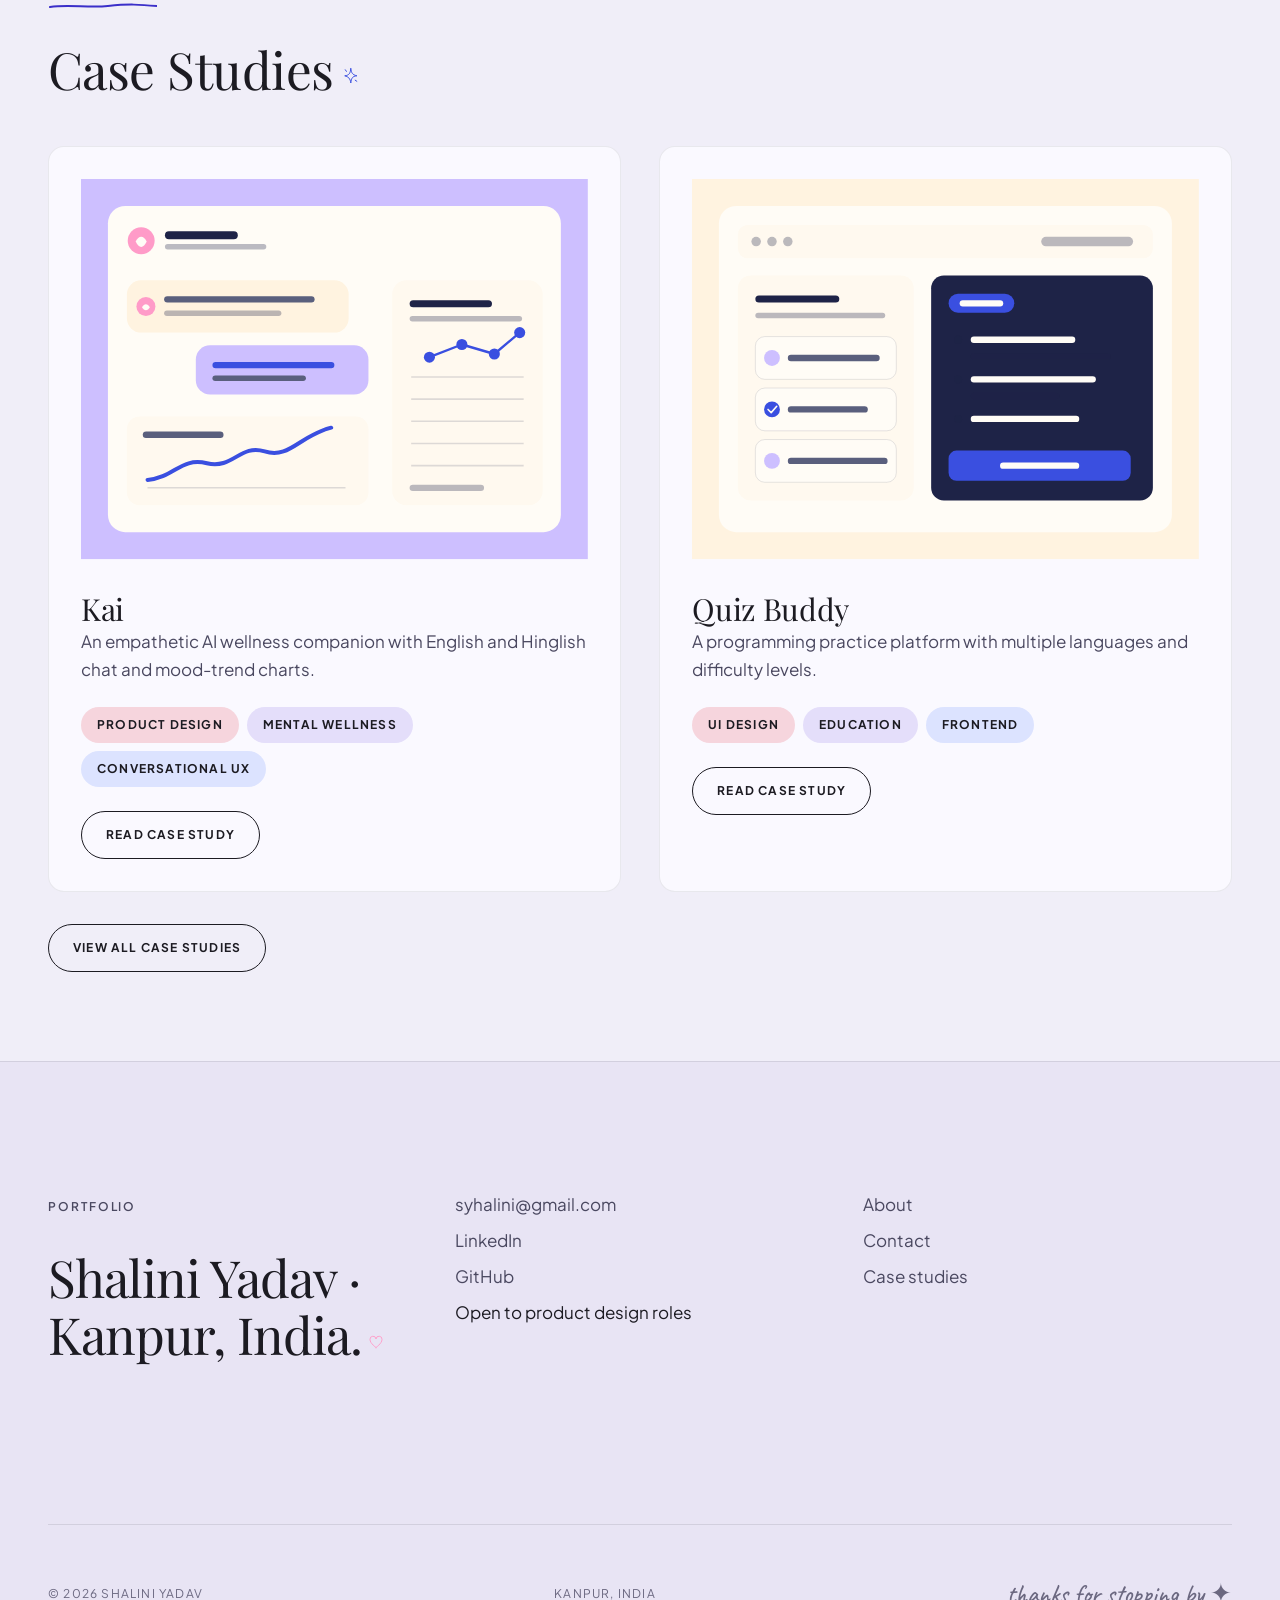
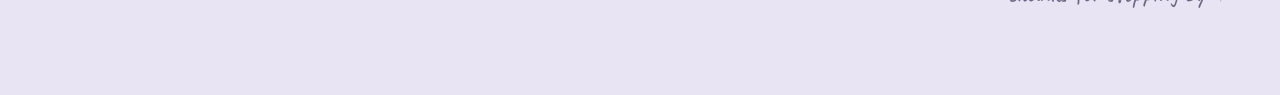
==== commit 64d8616d: "Before Audit" ====
--- a/index.html
+++ b/index.html
@@ -56,8 +56,8 @@
       <section class="hero page-shell">
         <div class="hero__grid">
           <div>
-            <h1 class="hero__title">Hi, I'm Shalini. I went from sketchbooks to screens — and I'm not looking back.<svg class="doodle doodle--swirl" viewBox="0 0 32 32" aria-hidden="true" focusable="false"><path d="M24 10c-2-4-7-5-11-3s-6 7-3 11 9 5 12 1-1-9-7-8-7 6-2 8" fill="none" stroke="#FF9BC8" stroke-width="1.8" stroke-linecap="round"/></svg></h1>
-            <p class="hero__copy">Wanted to be a fashion designer. Ended up in Computer Science. Somewhere in between, I found product design — and it turns out, that's exactly where I belong.</p>
+            <h1 class="hero__title">Hi, I'm Shalini. I went from sketchbooks to screens and I'm not looking back.<svg class="doodle doodle--swirl" viewBox="0 0 32 32" aria-hidden="true" focusable="false"><path d="M24 10c-2-4-7-5-11-3s-6 7-3 11 9 5 12 1-1-9-7-8-7 6-2 8" fill="none" stroke="#FF9BC8" stroke-width="1.8" stroke-linecap="round"/></svg></h1>
+            <p class="hero__copy">Wanted to be a fashion designer. Ended up in Computer Science. Somewhere in between, I found product design, and it turns out, that's exactly where I belong.</p>
             <div class="hero__actions">
               <a href="contact.html" class="btn btn--primary">Get in touch</a>
               <a href="assets/resume.pdf" class="btn btn--secondary" download>Download resume</a>
--- a/css/tokens.css
+++ b/css/tokens.css
@@ -31,8 +31,8 @@
   --color-success: var(--color-primary);
 
   /* ── Fonts ─────────────────────────────────────────── */
-  --font-display: "Playfair Display", Georgia, serif;
-  --font-body: "Plus Jakarta Sans", system-ui, sans-serif;
+  --font-display: 'Playfair Display', Georgia, serif;
+  --font-body: 'Plus Jakarta Sans', system-ui, sans-serif;
   --font-hand: "Caveat", cursive;
 
   /* ── Type scale ────────────────────────────────────── */
--- a/css/base.css
+++ b/css/base.css
@@ -1,3 +1,5 @@
+@import url('https://fonts.googleapis.com/css2?family=Playfair+Display:ital,wght@0,400;0,600;0,700;1,400&family=Plus+Jakarta+Sans:wght@400;500;600&family=Caveat:wght@500;600&display=swap');
+
 * {
   box-sizing: border-box;
 }
@@ -119,28 +121,33 @@
   color: var(--color-text);
 }
 
-h1, h2, h3, h4 {
-  font-family: var(--font-display);
+h1, h2, h3, h4, h5, h6 {
+  font-family: 'Playfair Display', Georgia, serif;
   font-weight: 400;
+  line-height: 1.1;
   letter-spacing: -0.02em;
-  line-height: 1.1;
 }
 
 h1 {
   font-size: var(--type-display);
   line-height: 1.05;
-  letter-spacing: -0.02em;
+  letter-spacing: -0.03em;
 }
 
 h2 {
   font-size: var(--type-h2);
-  line-height: 1.1;
-  letter-spacing: -0.01em;
+  line-height: 1.12;
+  letter-spacing: -0.02em;
 }
 
 h3 {
   font-size: var(--type-h3);
   line-height: 1.2;
+  letter-spacing: -0.01em;
+}
+
+h4, h5, h6 {
+  line-height: 1.3;
   letter-spacing: 0;
 }
 
--- a/css/components.css
+++ b/css/components.css
@@ -768,19 +768,25 @@
     grid-template-columns: 1fr;
   }
 
+  .site-header {
+    padding: var(--space-2) 0;
+  }
+
   .site-header__inner {
     position: relative;
-    display: grid;
-    grid-template-columns: minmax(0, 1fr) auto;
-    justify-content: initial;
-    padding: var(--space-2) 0;
+    display: flex;
+    align-items: center;
+    justify-content: space-between;
+    padding: var(--space-2) var(--space-3);
     height: auto;
     min-height: var(--header-height);
-    gap: var(--space-3);
+    border-radius: var(--radius-lg);
   }
 
   .brand {
     justify-content: flex-start;
+    flex: 1;
+    min-width: 0;
   }
 
   .header-actions {
@@ -788,26 +794,28 @@
   }
 
   .mobile-menu-toggle {
-    display: inline-block;
-    grid-column: 2;
-    grid-row: 1;
+    display: inline-flex;
+    align-items: center;
+    justify-content: center;
+    flex-shrink: 0;
   }
 
   .site-nav {
     position: absolute;
-    top: calc(100% - 1px);
+    top: calc(100% + 0.5rem);
     right: 0;
     left: 0;
-    z-index: 2;
+    z-index: 10;
     display: none;
     flex-direction: column;
     align-items: stretch;
     gap: 0;
     margin: 0;
     padding: var(--space-2) var(--space-3);
-    border: var(--card-border);
-    border-radius: 0 0 var(--card-radius) var(--card-radius);
-    background: var(--color-bg);
+    border: 1px solid var(--color-border);
+    border-radius: var(--radius-lg);
+    background: var(--color-surface-card);
+    box-shadow: var(--shadow-card);
   }
 
   .site-nav[data-menu-open="true"] {
@@ -818,6 +826,11 @@
     justify-content: flex-start;
     min-height: 2.75rem;
     padding: var(--space-1) 0;
+    border-bottom: 1px solid var(--color-border);
+  }
+
+  .site-nav .nav-link:last-child {
+    border-bottom: 0;
   }
 
   .site-nav .mobile-resume {
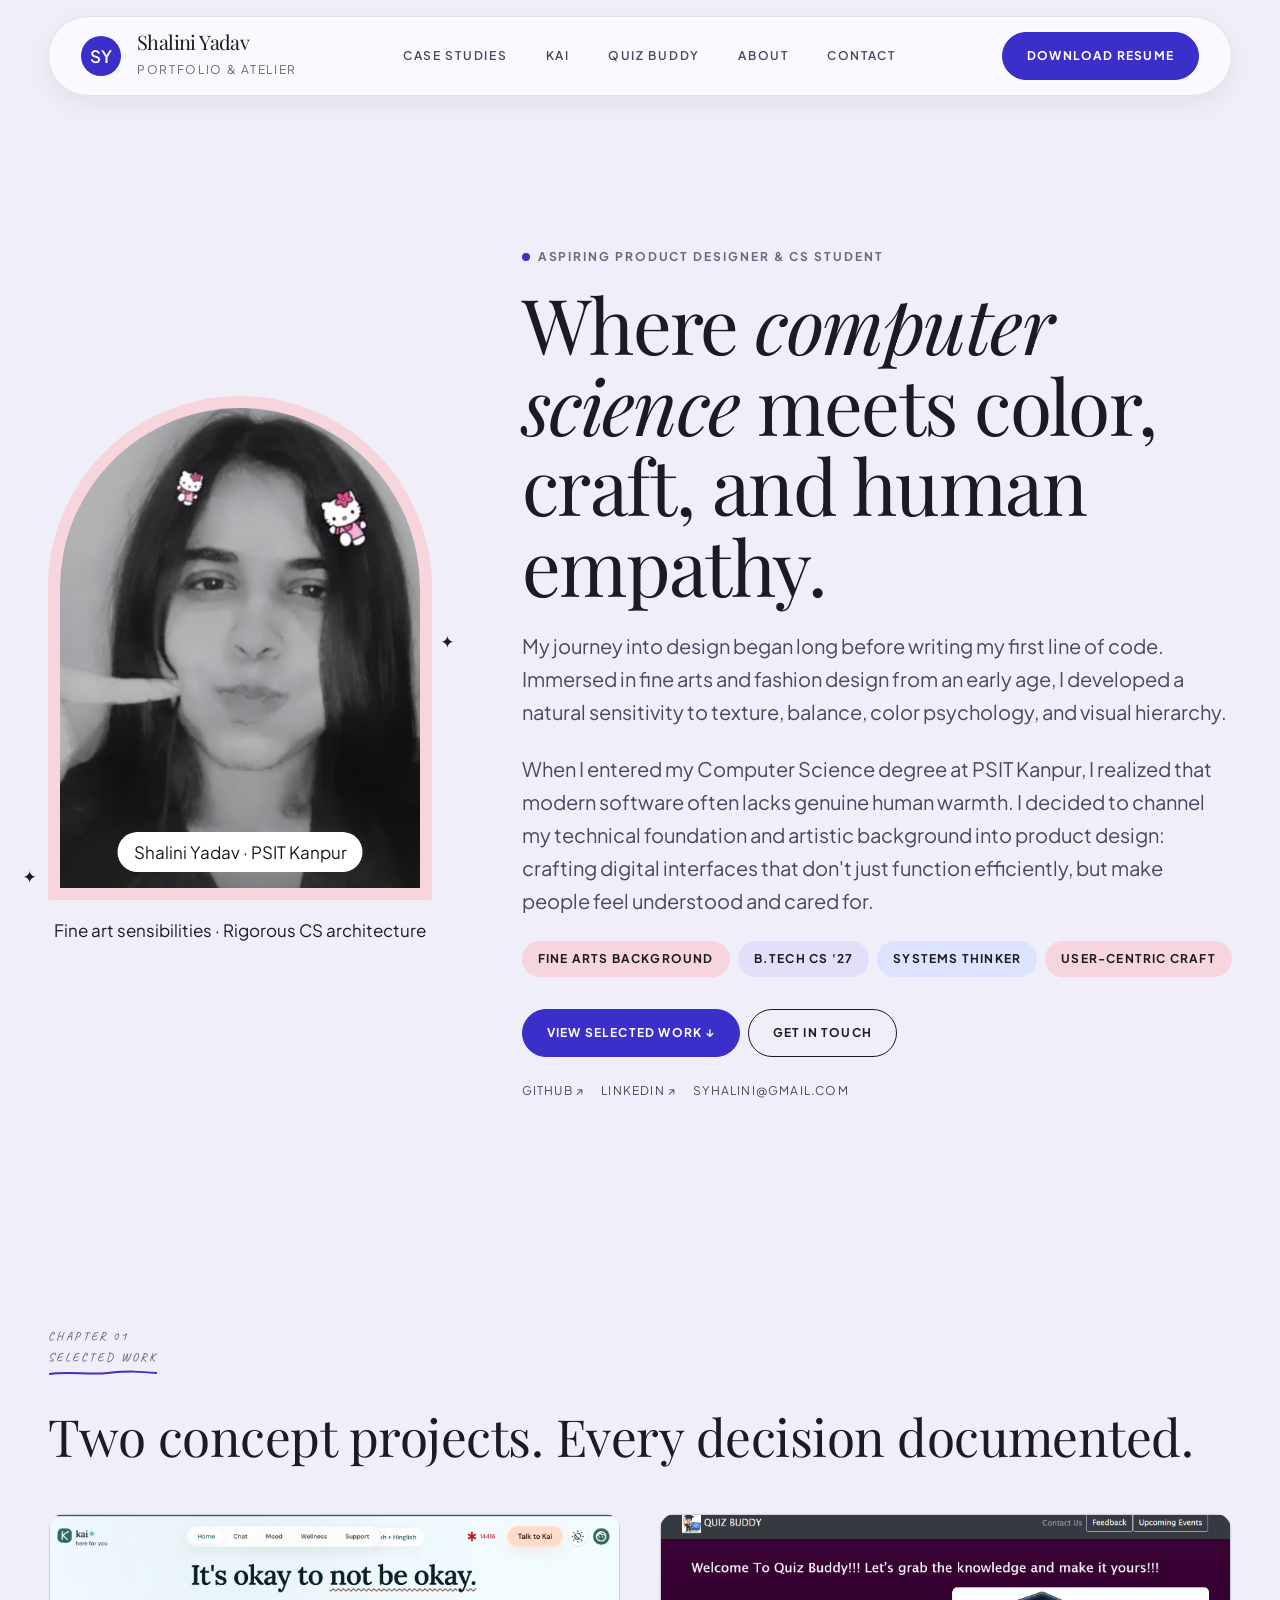
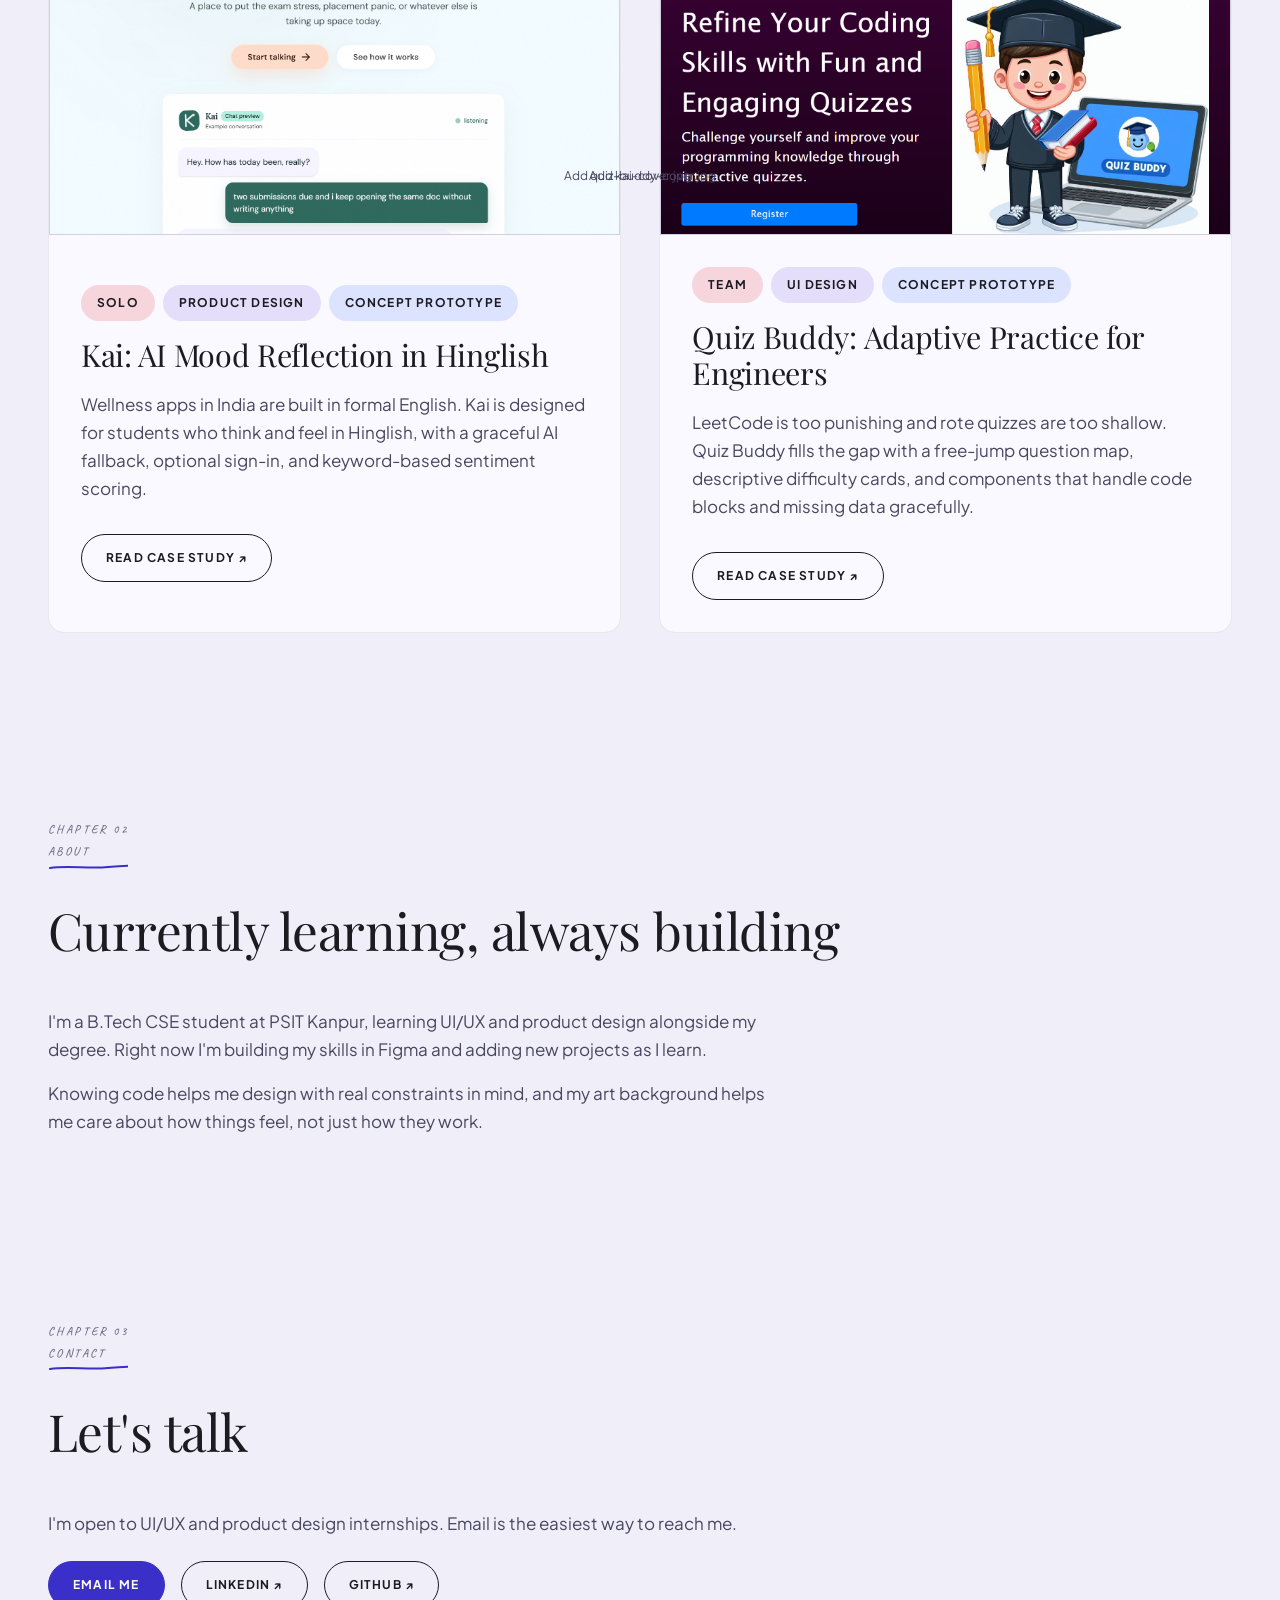
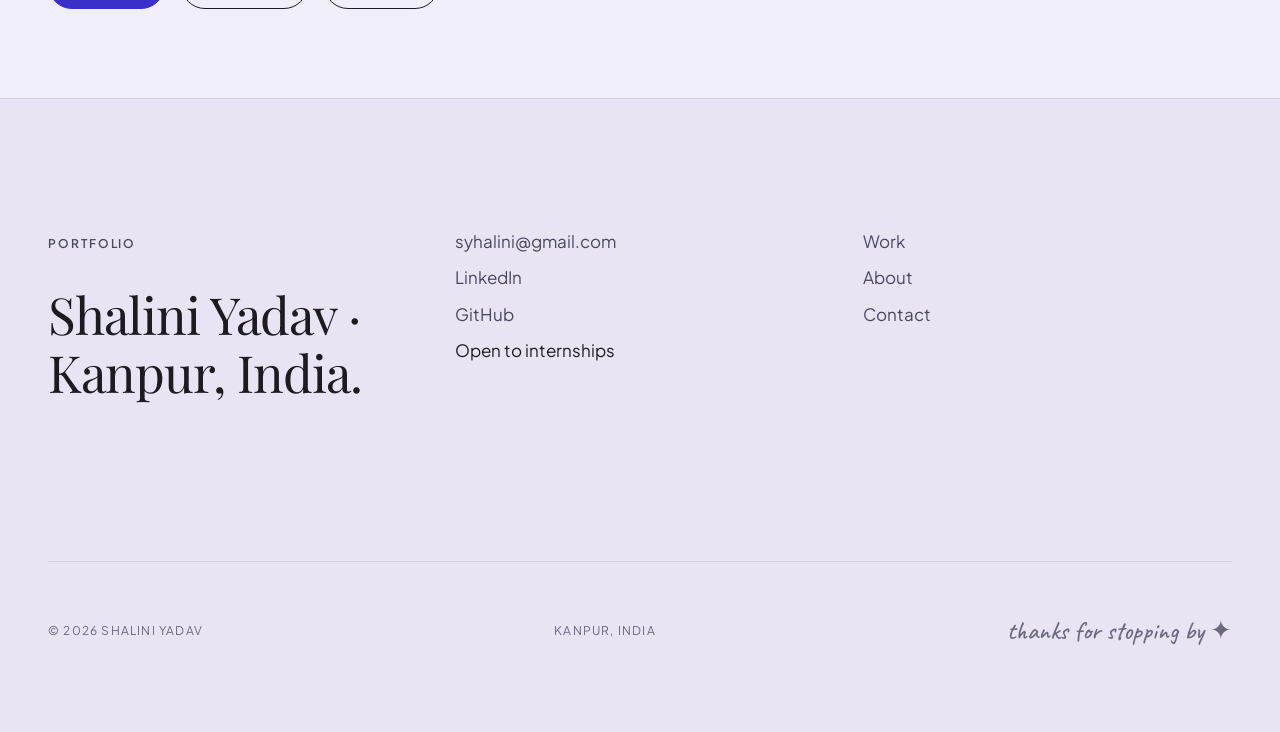
==== commit 837a531d: "In Progress" ====
--- a/index.html
+++ b/index.html
@@ -3,33 +3,47 @@
   <head>
     <meta charset="UTF-8" />
     <meta name="viewport" content="width=device-width, initial-scale=1.0" />
-    <meta name="description" content="I’m Shalini Yadav, a UI/UX & Product Designer in Kanpur, India. Take a look at Kai and Quiz Buddy." />
-    <title>UI/UX &amp; Product Designer | Shalini Yadav</title>
+    <meta name="description" content="Shalini Yadav, B.Tech CS student at PSIT Kanpur, learning product design. Open to UI/UX internships." />
+    <title>Shalini Yadav | Aspiring Product Designer</title>
     <meta property="og:type" content="website" />
     <meta property="og:site_name" content="Shalini Yadav" />
-    <meta property="og:title" content="UI/UX &amp; Product Designer | Shalini Yadav" />
-    <meta property="og:description" content="I’m Shalini Yadav, a UI/UX &amp; Product Designer in Kanpur, India. Take a look at Kai and Quiz Buddy." />
+    <meta property="og:title" content="Shalini Yadav | Aspiring Product Designer" />
+    <meta property="og:description" content="Where computer science meets color, craft, and human empathy." />
     <meta property="og:locale" content="en_IN" />
     <meta name="twitter:card" content="summary" />
     <meta name="theme-color" content="#F0EEF8" />
     <link rel="icon" type="image/svg+xml" href="favicon.svg" />
     <link rel="preconnect" href="https://fonts.googleapis.com" />
     <link rel="preconnect" href="https://fonts.gstatic.com" crossorigin />
-    <link href="https://fonts.googleapis.com/css2?family=Playfair+Display:ital,wght@0,400;0,500;0,700;1,400;1,500&family=Plus+Jakarta+Sans:wght@400;500;700&family=Caveat:wght@500;600&display=swap" rel="stylesheet" />
+    <link href="https://fonts.googleapis.com/css2?family=Playfair+Display:ital,wght@0,400;0,500;0,700;1,400;1,500&family=Plus+Jakarta+Sans:wght@400;500;600;700&family=Caveat:wght@500;600&display=swap" rel="stylesheet" />
     <link rel="stylesheet" href="css/tokens.css" />
     <link rel="stylesheet" href="css/base.css" />
     <link rel="stylesheet" href="css/components.css" />
     <link rel="stylesheet" href="css/pages.css" />
+
+    <!-- Smooth scroll + small layout helpers (no button/header styling here) -->
+    <style>
+      html { scroll-behavior: smooth; }
+      section[id] { scroll-margin-top: 110px; }
+      .project-card__cta { align-self: flex-start; margin-top: var(--space-2); }
+      .about-copy { display: grid; gap: var(--space-2); max-width: 62ch; }
+      .contact-actions { display: flex; flex-wrap: wrap; gap: var(--space-2); margin-top: var(--space-3); }
+      .nav-link.is-active { font-weight: 700; }
+      @media (prefers-reduced-motion: reduce) { html { scroll-behavior: auto; } }
+    </style>
   </head>
+
   <body data-page="home">
     <a class="skip-link" href="#main-content">Skip to content</a>
+
+    <!-- ── Header ─────────────────────────────────────────── -->
     <header class="site-header">
       <div class="site-header__inner">
-        <a href="index.html" class="brand" aria-label="Shalini Yadav home">
+        <a href="#home" class="brand" aria-label="Shalini Yadav, back to top">
           <span class="brand-mark" aria-hidden="true">SY</span>
           <span class="brand-copy">
             <span class="brand-name">Shalini Yadav</span>
-            <span class="brand-tag">UI/UX &amp; Product Designer</span>
+            <span class="brand-tag">Portfolio &amp; Atelier</span>
           </span>
         </a>
 
@@ -53,131 +67,132 @@
     </header>
 
     <main class="site-main" id="main-content" tabindex="-1">
-      <section class="hero page-shell">
+
+      <!-- ── Hero ─────────────────────────────────────────── -->
+      <section class="hero page-shell" id="home" aria-labelledby="hero-heading">
         <div class="hero__grid">
-          <div>
-            <h1 class="hero__title">Hi, I'm Shalini. I went from sketchbooks to screens and I'm not looking back.<svg class="doodle doodle--swirl" viewBox="0 0 32 32" aria-hidden="true" focusable="false"><path d="M24 10c-2-4-7-5-11-3s-6 7-3 11 9 5 12 1-1-9-7-8-7 6-2 8" fill="none" stroke="#FF9BC8" stroke-width="1.8" stroke-linecap="round"/></svg></h1>
-            <p class="hero__copy">Wanted to be a fashion designer. Ended up in Computer Science. Somewhere in between, I found product design, and it turns out, that's exactly where I belong.</p>
-            <div class="hero__actions">
-              <a href="contact.html" class="btn btn--primary">Get in touch</a>
-              <a href="assets/resume.pdf" class="btn btn--secondary" download>Download resume</a>
-            </div>
+
+          <!-- Portrait frame (left) -->
+          <figure class="hero__portrait">
+            <div class="portrait-arch">
+              <div class="portrait-arch__inner">
+                <img
+                  src="assets/images/shalini.jpg"
+                  alt="Portrait of Shalini Yadav"
+                  width="900" height="1200"
+                  onerror="this.remove()" />
+              </div>
+              <span class="portrait-arch__pill">Shalini Yadav · PSIT Kanpur</span>
+            </div>
+            <span class="hero__spark hero__spark--a" aria-hidden="true">✦</span>
+            <span class="hero__spark hero__spark--b" aria-hidden="true">✦</span>
+            <figcaption class="hero__caption">Fine art sensibilities · Rigorous CS architecture</figcaption>
+          </figure>
+
+          <!-- Text (right) -->
+          <div class="hero__content">
+            <p class="hero__eyebrow">Aspiring Product Designer &amp; CS Student</p>
+
+            <h1 class="hero__title" id="hero-heading">
+              Where <em>computer science</em> meets color, craft, and human empathy.
+            </h1>
+
+            <p class="hero__copy">My journey into design began long before writing my first line of code. Immersed in fine arts and fashion design from an early age, I developed a natural sensitivity to texture, balance, color psychology, and visual hierarchy.</p>
+
+            <p class="hero__copy">When I entered my Computer Science degree at PSIT Kanpur, I realized that modern software often lacks genuine human warmth. I decided to channel my technical foundation and artistic background into product design: crafting digital interfaces that don't just function efficiently, but make people feel understood and cared for.</p>
+
+            <ul class="pill-list" aria-label="Highlights">
+              <li><span>Fine Arts Background</span></li>
+              <li><span>B.Tech CS '27</span></li>
+              <li><span>Systems Thinker</span></li>
+              <li><span>User-Centric Craft</span></li>
+            </ul>
+
+            <div class="hero__actions" style="margin-top: var(--space-4);">
+              <a href="#selected-work" class="btn btn--primary">View selected work ↓</a>
+              <a href="#contact" class="btn btn--secondary">Get in touch</a>
+            </div>
+
+            <nav class="hero__social" aria-label="Social links">
+              <a href="https://github.com/shalini355" target="_blank" rel="noreferrer">GitHub ↗</a>
+              <a href="https://linkedin.com/in/shalini-yadav-355abc" target="_blank" rel="noreferrer">LinkedIn ↗</a>
+              <a href="mailto:syhalini@gmail.com">syhalini@gmail.com</a>
+            </nav>
           </div>
-          <figure class="frame frame--wide" data-empty-label="Add hero.jpg">
-            <img src="assets/images/hero.jpg" alt="Shalini Yadav's product design portfolio hero image" width="2100" height="900" loading="lazy" onerror="this.hidden = true; this.parentElement.classList.add('frame--empty')" />
-          </figure>
-        </div>
-      </section>
-
-      <section class="page-section page-shell" aria-labelledby="case-studies-heading" data-reveal>
+
+        </div>
+      </section>
+
+      <!-- ── Selected work ─────────────────────────────────── -->
+      <section class="page-section page-shell" id="selected-work" aria-labelledby="work-heading" data-reveal>
         <div class="section-header">
           <p class="eyebrow chapter-label" data-chapter="01">Selected work</p>
-          <h2 id="case-studies-heading" class="section-heading">Case Studies<svg class="doodle doodle--star" viewBox="0 0 32 32" aria-hidden="true" focusable="false"><path d="M16 3c1 8 3 11 11 13-8 1-10 4-11 13-1-8-4-11-11-13 8-1 10-4 11-13Z" fill="none" stroke="#3A4FE0" stroke-width="1.8" stroke-linecap="round" stroke-linejoin="round"/><path d="m6 5 2 3m16 16 3 2" fill="none" stroke="#3A4FE0" stroke-width="1.8" stroke-linecap="round"/></svg></h2>
+          <h2 id="work-heading" class="section-heading">Two concept projects. Every decision documented.</h2>
         </div>
 
         <div class="featured-work__grid">
-          <article class="feature-card">
-            <div class="feature-card__image">
-              <svg viewBox="0 0 640 480" role="img" aria-labelledby="kai-preview-title kai-preview-description" preserveAspectRatio="xMidYMid slice">
-                <title id="kai-preview-title">Illustrative preview of Kai</title>
-                <desc id="kai-preview-description">A wellness chat beside a simple mood-trend chart.</desc>
-                <rect width="640" height="480" fill="#CDBFFF" />
-                <rect x="34" y="34" width="572" height="412" rx="22" fill="#FFFCF6" />
-                <circle cx="76" cy="78" r="17" fill="#FF9BC8" />
-                <path d="M69 79c4-8 10-8 14 0-4 9-10 9-14 0Z" fill="#FFFCF6" />
-                <rect x="106" y="66" width="92" height="10" rx="5" fill="#1E2347" />
-                <rect x="106" y="82" width="128" height="7" rx="3.5" fill="rgba(30, 35, 71, 0.30)" />
-                <rect x="58" y="128" width="280" height="66" rx="18" fill="#FFF3E0" />
-                <circle cx="82" cy="161" r="12" fill="#FF9BC8" />
-                <path d="M77 162c3-5 7-5 10 0-3 5-7 5-10 0Z" fill="#FFFCF6" />
-                <rect x="105" y="148" width="190" height="8" rx="4" fill="#5A5F7D" />
-                <rect x="105" y="166" width="148" height="7" rx="3.5" fill="rgba(30, 35, 71, 0.30)" />
-                <rect x="145" y="210" width="218" height="62" rx="18" fill="#CDBFFF" />
-                <rect x="166" y="231" width="154" height="8" rx="4" fill="#3A4FE0" />
-                <rect x="166" y="248" width="118" height="7" rx="3.5" fill="#5A5F7D" />
-                <rect x="58" y="300" width="305" height="112" rx="16" fill="#FFF9EF" />
-                <rect x="78" y="319" width="102" height="8" rx="4" fill="#5A5F7D" />
-                <path d="M84 380c34-3 42-29 75-21s42-25 73-15 44-20 84-30" fill="none" stroke="#3A4FE0" stroke-width="5" stroke-linecap="round" />
-                <path d="M84 390h250" fill="none" stroke="rgba(30, 35, 71, 0.15)" stroke-width="2" />
-                <rect x="393" y="128" width="190" height="284" rx="18" fill="#FFF9EF" />
-                <rect x="415" y="153" width="104" height="9" rx="4.5" fill="#1E2347" />
-                <rect x="415" y="173" width="142" height="7" rx="3.5" fill="rgba(30, 35, 71, 0.30)" />
-                <circle cx="440" cy="225" r="7" fill="#3A4FE0" />
-                <circle cx="481" cy="209" r="7" fill="#3A4FE0" />
-                <circle cx="522" cy="221" r="7" fill="#3A4FE0" />
-                <circle cx="554" cy="194" r="7" fill="#3A4FE0" />
-                <path d="m440 225 41-16 41 12 32-27" fill="none" stroke="#3A4FE0" stroke-width="3" stroke-linecap="round" stroke-linejoin="round" />
-                <path d="M417 250h142M417 278h142M417 306h142M417 334h142M417 362h142" stroke="rgba(30, 35, 71, 0.15)" stroke-width="2" />
-                <rect x="415" y="386" width="94" height="8" rx="4" fill="rgba(30, 35, 71, 0.30)" />
-              </svg>
-            </div>
-            <div class="feature-card__body">
-              <h3>Kai</h3>
-              <p>An empathetic AI wellness companion with English and Hinglish chat and mood-trend charts.</p>
-              <ul class="pill-list" aria-label="Kai tags" style="margin-top: var(--space-3);">
+
+          <!-- Kai -->
+          <article class="project-card">
+            <div class="project-card__image frame--empty" data-empty-label="Add kai-cover.jpg" aria-label="Kai project thumbnail">
+              <img src="assets/images/kai-cover.jpg" alt="Kai, AI mood reflection companion preview" width="1600" height="900" loading="lazy" onerror="this.hidden = true; this.parentElement.classList.add('frame--empty')" />
+            </div>
+            <div class="project-card__body">
+              <ul class="pill-list" aria-label="Kai context tags">
+                <li><span>Solo</span></li>
                 <li><span>Product Design</span></li>
-                <li><span>Mental Wellness</span></li>
-                <li><span>Conversational UX</span></li>
+                <li><span>Concept Prototype</span></li>
               </ul>
-              <a href="work/kai.html" class="btn btn--secondary" style="margin-top: var(--space-3);">Read case study</a>
+              <h3>Kai: AI Mood Reflection in Hinglish</h3>
+              <p class="project-card__pitch">Wellness apps in India are built in formal English. Kai is designed for students who think and feel in Hinglish, with a graceful AI fallback, optional sign-in, and keyword-based sentiment scoring.</p>
+              <a href="work/kai.html" class="btn btn--secondary project-card__cta">Read case study ↗</a>
             </div>
           </article>
 
-          <article class="feature-card">
-            <div class="feature-card__image">
-              <svg viewBox="0 0 640 480" role="img" aria-labelledby="quiz-preview-title quiz-preview-description" preserveAspectRatio="xMidYMid slice">
-                <title id="quiz-preview-title">Illustrative preview of Quiz Buddy</title>
-                <desc id="quiz-preview-description">A programming practice screen with a question, code editor, and difficulty choices.</desc>
-                <rect width="640" height="480" fill="#FFF3E0" />
-                <rect x="34" y="34" width="572" height="412" rx="22" fill="#FFFCF6" />
-                <rect x="58" y="58" width="524" height="42" rx="12" fill="#FFF9EF" />
-                <circle cx="81" cy="79" r="6" fill="rgba(30, 35, 71, 0.30)" />
-                <circle cx="101" cy="79" r="6" fill="rgba(30, 35, 71, 0.30)" />
-                <circle cx="121" cy="79" r="6" fill="rgba(30, 35, 71, 0.30)" />
-                <rect x="441" y="73" width="116" height="12" rx="6" fill="rgba(30, 35, 71, 0.30)" />
-                <rect x="58" y="122" width="222" height="284" rx="16" fill="#FFF9EF" />
-                <rect x="80" y="147" width="106" height="9" rx="4.5" fill="#1E2347" />
-                <rect x="80" y="169" width="164" height="7" rx="3.5" fill="rgba(30, 35, 71, 0.30)" />
-                <rect x="80" y="199" width="178" height="54" rx="12" fill="#FFFCF6" stroke="rgba(30, 35, 71, 0.15)" />
-                <circle cx="101" cy="226" r="10" fill="#CDBFFF" />
-                <rect x="121" y="222" width="116" height="8" rx="4" fill="#5A5F7D" />
-                <rect x="80" y="264" width="178" height="54" rx="12" fill="#FFFCF6" stroke="rgba(30, 35, 71, 0.15)" />
-                <circle cx="101" cy="291" r="10" fill="#3A4FE0" />
-                <path d="m96 291 4 4 7-8" fill="none" stroke="#FFFCF6" stroke-width="2" stroke-linecap="round" stroke-linejoin="round" />
-                <rect x="121" y="287" width="101" height="8" rx="4" fill="#5A5F7D" />
-                <rect x="80" y="329" width="178" height="54" rx="12" fill="#FFFCF6" stroke="rgba(30, 35, 71, 0.15)" />
-                <circle cx="101" cy="356" r="10" fill="#CDBFFF" />
-                <rect x="121" y="352" width="126" height="8" rx="4" fill="#5A5F7D" />
-                <rect x="302" y="122" width="280" height="284" rx="16" fill="#1E2347" />
-                <rect x="324" y="145" width="83" height="24" rx="12" fill="#3A4FE0" />
-                <rect x="338" y="153" width="55" height="8" rx="4" fill="#FFFCF6" />
-                <circle cx="336" cy="203" r="5" fill="rgba(30, 35, 71, 0.30)" />
-                <rect x="352" y="199" width="132" height="8" rx="4" fill="#FFFCF6" />
-                <rect x="352" y="220" width="177" height="8" rx="4" fill="rgba(30, 35, 71, 0.30)" />
-                <circle cx="336" cy="253" r="5" fill="rgba(30, 35, 71, 0.30)" />
-                <rect x="352" y="249" width="158" height="8" rx="4" fill="#FFFCF6" />
-                <rect x="352" y="270" width="112" height="8" rx="4" fill="rgba(30, 35, 71, 0.30)" />
-                <circle cx="336" cy="303" r="5" fill="rgba(30, 35, 71, 0.30)" />
-                <rect x="352" y="299" width="137" height="8" rx="4" fill="#FFFCF6" />
-                <rect x="324" y="343" width="230" height="38" rx="10" fill="#3A4FE0" />
-                <rect x="389" y="358" width="100" height="8" rx="4" fill="#FFFCF6" />
-              </svg>
-            </div>
-            <div class="feature-card__body">
-              <h3>Quiz Buddy</h3>
-              <p>A programming practice platform with multiple languages and difficulty levels.</p>
-              <ul class="pill-list" aria-label="Quiz Buddy tags" style="margin-top: var(--space-3);">
+          <!-- Quiz Buddy -->
+          <article class="project-card">
+            <div class="project-card__image frame--empty" data-empty-label="Add quiz-buddy-cover.jpg" aria-label="Quiz Buddy project thumbnail">
+              <img src="assets/images/quiz-buddy-cover.jpg" alt="Quiz Buddy, adaptive programming practice platform preview" width="1600" height="900" loading="lazy" onerror="this.hidden = true; this.parentElement.classList.add('frame--empty')" />
+            </div>
+            <div class="project-card__body">
+              <ul class="pill-list" aria-label="Quiz Buddy context tags">
+                <li><span>Team</span></li>
                 <li><span>UI Design</span></li>
-                <li><span>Education</span></li>
-                <li><span>Frontend</span></li>
+                <li><span>Concept Prototype</span></li>
               </ul>
-              <a href="work/quiz-buddy.html" class="btn btn--secondary" style="margin-top: var(--space-3);">Read case study</a>
+              <h3>Quiz Buddy: Adaptive Practice for Engineers</h3>
+              <p class="project-card__pitch">LeetCode is too punishing and rote quizzes are too shallow. Quiz Buddy fills the gap with a free-jump question map, descriptive difficulty cards, and components that handle code blocks and missing data gracefully.</p>
+              <a href="work/quiz-buddy.html" class="btn btn--secondary project-card__cta">Read case study ↗</a>
             </div>
           </article>
-        </div>
-        <p style="margin-top: var(--space-4);">
-          <a href="case-studies.html" class="btn btn--secondary">View all case studies</a>
-        </p>
+
+        </div>
+      </section>
+
+      <!-- ── About ─────────────────────────────────────────── -->
+      <section class="page-section page-shell" id="about" aria-labelledby="about-heading" data-reveal>
+        <div class="section-header">
+          <p class="eyebrow chapter-label" data-chapter="02">About</p>
+          <h2 id="about-heading" class="section-heading">Currently learning, always building</h2>
+        </div>
+        <div class="about-copy">
+          <p>I'm a B.Tech CSE student at PSIT Kanpur, learning UI/UX and product design alongside my degree. Right now I'm building my skills in Figma and adding new projects as I learn.</p>
+          <p>Knowing code helps me design with real constraints in mind, and my art background helps me care about how things feel, not just how they work.</p>
+        </div>
+      </section>
+
+      <!-- ── Contact ───────────────────────────────────────── -->
+      <section class="page-section page-shell" id="contact" aria-labelledby="contact-heading" data-reveal>
+        <div class="section-header">
+          <p class="eyebrow chapter-label" data-chapter="03">Contact</p>
+          <h2 id="contact-heading" class="section-heading">Let's talk</h2>
+        </div>
+        <p class="about-copy">I'm open to UI/UX and product design internships. Email is the easiest way to reach me.</p>
+        <div class="contact-actions">
+          <a href="mailto:syhalini@gmail.com" class="btn btn--primary">Email me</a>
+          <a href="https://linkedin.com/in/shalini-yadav-355abc" target="_blank" rel="noreferrer" class="btn btn--secondary">LinkedIn ↗</a>
+          <a href="https://github.com/shalini355" target="_blank" rel="noreferrer" class="btn btn--secondary">GitHub ↗</a>
+        </div>
       </section>
 
     </main>
@@ -186,18 +201,18 @@
       <div class="site-footer__top page-shell">
         <div>
           <p class="eyebrow">Portfolio</p>
-          <h2 class="footer-title">Shalini Yadav · Kanpur, India.<svg class="doodle doodle--heart" viewBox="0 0 32 32" aria-hidden="true" focusable="false"><path d="M16 27C16 27 4 19 4 11a6 6 0 0 1 12-1 6 6 0 0 1 12 1c0 8-12 16-12 16Z" fill="none" stroke="#FF9BC8" stroke-width="1.8" stroke-linecap="round" stroke-linejoin="round"/></svg></h2>
+          <h2 class="footer-title">Shalini Yadav · Kanpur, India.</h2>
         </div>
         <div class="footer-meta">
           <a href="mailto:syhalini@gmail.com">syhalini@gmail.com</a>
           <a href="https://linkedin.com/in/shalini-yadav-355abc" target="_blank" rel="noreferrer">LinkedIn</a>
           <a href="https://github.com/shalini355" target="_blank" rel="noreferrer">GitHub</a>
-          <span>Open to product design roles</span>
+          <span>Open to internships</span>
         </div>
         <div class="footer-links">
-          <a href="about.html">About</a>
-          <a href="contact.html">Contact</a>
-          <a href="work/kai.html">Case studies</a>
+          <a href="#selected-work">Work</a>
+          <a href="#about">About</a>
+          <a href="#contact">Contact</a>
         </div>
       </div>
       <div class="footer-row page-shell">
@@ -208,5 +223,27 @@
     </footer>
 
     <script src="js/main.js"></script>
+    <script>
+      // Highlight the nav link of the section currently on screen
+      (function () {
+        var links = document.querySelectorAll('.site-nav .nav-link[href^="#"]');
+        var map = {};
+        links.forEach(function (l) { map[l.getAttribute('href').slice(1)] = l; });
+        if (links[0]) { map['home'] = links[0]; }   // hero = "Work" highlighted
+        if (!('IntersectionObserver' in window)) return;
+        var io = new IntersectionObserver(function (entries) {
+          entries.forEach(function (e) {
+            if (!e.isIntersecting) return;
+            links.forEach(function (l) { l.classList.remove('is-active'); l.removeAttribute('aria-current'); });
+            var l = map[e.target.id];
+            if (l) { l.classList.add('is-active'); l.setAttribute('aria-current', 'true'); }
+          });
+        }, { rootMargin: '-40% 0px -55% 0px' });
+        Object.keys(map).forEach(function (id) {
+          var el = document.getElementById(id);
+          if (el) io.observe(el);
+        });
+      })();
+    </script>
   </body>
-</html>
+</html>
--- a/css/tokens.css
+++ b/css/tokens.css
@@ -87,7 +87,22 @@
   /* ── Shadows ───────────────────────────────────────── */
   --shadow-soft: 0 18px 44px -24px rgba(28, 27, 34, 0.14);
   --shadow-card: 0 8px 30px -4px rgba(28, 27, 34, 0.08);
+  --shadow-glow: 0 0 0 1px rgba(59, 47, 201, 0.12), 0 8px 40px -8px rgba(59, 47, 201, 0.18);
+  --shadow-glow-hover: 0 0 0 1.5px rgba(59, 47, 201, 0.28), 0 16px 56px -12px rgba(59, 47, 201, 0.28);
   --border-soft: 1px solid var(--color-border);
+
+  /* ── Glass ──────────────────────────────────────────── */
+  --glass-bg: rgba(250, 249, 255, 0.72);
+  --glass-border: 1px solid rgba(255, 255, 255, 0.55);
+  --glass-blur: blur(18px) saturate(1.6);
+
+  /* ── Motion ─────────────────────────────────────────── */
+  --ease-spring: cubic-bezier(0.34, 1.56, 0.64, 1);
+  --ease-out-expo: cubic-bezier(0.16, 1, 0.3, 1);
+  --ease-in-out-quart: cubic-bezier(0.76, 0, 0.24, 1);
+  --duration-fast: 180ms;
+  --duration-base: 320ms;
+  --duration-slow: 600ms;
 }
 
 @media (min-width: 640px) {
--- a/css/pages.css
+++ b/css/pages.css
@@ -741,3 +741,341 @@
     max-width: none;
   }
 }
+
+/* ── Hero meta row ───────────────────────────────────── */
+.hero__meta-row {
+  display: flex;
+  flex-wrap: wrap;
+  align-items: center;
+  gap: var(--space-2);
+  margin-bottom: var(--space-3);
+  font-size: var(--type-small);
+  letter-spacing: 0.12em;
+  text-transform: uppercase;
+  color: var(--color-text-soft);
+}
+
+.hero__meta-row .status-dot {
+  width: 0.5rem;
+  height: 0.5rem;
+  border-radius: 50%;
+  background: var(--color-primary);
+  flex-shrink: 0;
+}
+
+.hero__social {
+  display: flex;
+  flex-wrap: wrap;
+  gap: var(--space-2);
+  margin-top: var(--space-3);
+}
+
+.hero__social a {
+  font-size: var(--type-small);
+  letter-spacing: 0.1em;
+  text-transform: uppercase;
+  color: var(--color-text-muted);
+  text-decoration: underline;
+  text-decoration-color: transparent;
+  transition: color 0.2s ease, text-decoration-color 0.2s ease;
+}
+
+.hero__social a:hover {
+  color: var(--color-text);
+  text-decoration-color: var(--color-primary);
+}
+
+/* ── Project card — scannable ────────────────────────── */
+.project-card {
+  display: grid;
+  grid-template-columns: 1fr;
+  border: var(--card-border);
+  border-radius: var(--card-radius);
+  background: var(--color-surface-card);
+  overflow: hidden;
+  transition: box-shadow 0.2s ease, transform 0.2s ease;
+}
+
+.project-card:hover {
+  box-shadow: var(--shadow-card);
+  transform: translateY(-2px);
+}
+
+.project-card__image {
+  aspect-ratio: 16 / 9;
+  background: var(--color-surface);
+  overflow: hidden;
+}
+
+.project-card__image img {
+  width: 100%;
+  height: 100%;
+  object-fit: cover;
+  transition: transform 0.4s ease;
+}
+
+.project-card:hover .project-card__image img {
+  transform: scale(1.03);
+}
+
+.project-card__body {
+  padding: var(--card-padding);
+  display: flex;
+  flex-direction: column;
+  gap: var(--space-2);
+}
+
+.project-card__pitch {
+  font-size: var(--type-body);
+  color: var(--color-text-muted);
+  max-width: 55ch;
+  margin: 0;
+}
+
+.project-card__metric {
+  display: inline-flex;
+  align-items: center;
+  gap: var(--space-1);
+  font-size: var(--type-small);
+  letter-spacing: 0.08em;
+  color: var(--color-text-soft);
+  border-top: 1px solid var(--color-border);
+  padding-top: var(--space-2);
+  margin-top: auto;
+}
+
+.project-card__metric::before {
+  content: "Target";
+  font-size: var(--type-small);
+  letter-spacing: 0.12em;
+  text-transform: uppercase;
+  color: var(--color-primary);
+  font-weight: 600;
+  margin-right: var(--space-1);
+}
+
+/* ── TL;DR summary card ──────────────────────────────── */
+.tldr-card {
+  background: var(--color-primary-soft);
+  border: var(--card-border);
+  border-radius: var(--card-radius);
+  padding: var(--card-padding);
+  display: grid;
+  grid-template-columns: repeat(2, minmax(0, 1fr));
+  gap: var(--grid-gap);
+  margin-bottom: var(--space-6);
+}
+
+.tldr-card__item {
+  display: flex;
+  flex-direction: column;
+  gap: var(--space-1);
+}
+
+.tldr-card__label {
+  font-size: var(--type-small);
+  letter-spacing: 0.14em;
+  text-transform: uppercase;
+  color: var(--color-text-soft);
+  font-weight: 600;
+}
+
+.tldr-card__value {
+  font-size: var(--type-body);
+  color: var(--color-text);
+  margin: 0;
+  max-width: none;
+}
+
+.tldr-card__item--full {
+  grid-column: 1 / -1;
+}
+
+/* ── Option comparison block ─────────────────────────── */
+.option-grid {
+  display: grid;
+  grid-template-columns: repeat(2, minmax(0, 1fr));
+  gap: var(--grid-gap);
+  margin-top: var(--space-4);
+}
+
+.option-card {
+  padding: var(--card-padding);
+  border-radius: var(--card-radius);
+  border: var(--card-border);
+  display: flex;
+  flex-direction: column;
+  gap: var(--space-2);
+}
+
+.option-card--rejected {
+  background: var(--color-surface);
+  opacity: 0.75;
+}
+
+.option-card--selected {
+  background: var(--color-surface-card);
+  border-color: var(--color-primary);
+}
+
+.option-card__verdict {
+  display: inline-flex;
+  align-items: center;
+  gap: var(--space-1);
+  font-size: var(--type-small);
+  letter-spacing: 0.12em;
+  text-transform: uppercase;
+  font-weight: 600;
+  padding: 0.25rem 0.6rem;
+  border-radius: var(--radius-pill);
+}
+
+.option-card--rejected .option-card__verdict {
+  background: rgba(28, 27, 34, 0.07);
+  color: var(--color-text-soft);
+}
+
+.option-card--selected .option-card__verdict {
+  background: var(--color-primary-soft);
+  color: var(--color-primary);
+}
+
+.option-card h3 {
+  font-size: var(--type-h3);
+  margin: 0;
+}
+
+.option-card p {
+  font-size: var(--type-body);
+  color: var(--color-text-muted);
+  margin: 0;
+  max-width: none;
+}
+
+.option-card__reason {
+  font-size: var(--type-small);
+  color: var(--color-text-soft);
+  border-top: 1px solid var(--color-border);
+  padding-top: var(--space-2);
+  margin-top: auto;
+}
+
+/* ── Trade-offs table ────────────────────────────────── */
+.tradeoff-table {
+  width: 100%;
+  border-collapse: collapse;
+  font-size: var(--type-body);
+  margin-top: var(--space-4);
+}
+
+.tradeoff-table th {
+  text-align: left;
+  font-size: var(--type-small);
+  letter-spacing: 0.12em;
+  text-transform: uppercase;
+  color: var(--color-text-soft);
+  font-weight: 600;
+  padding: var(--space-2) var(--space-2) var(--space-2) 0;
+  border-bottom: 2px solid var(--color-border-strong);
+}
+
+.tradeoff-table td {
+  padding: var(--space-2) var(--space-2) var(--space-2) 0;
+  border-bottom: 1px solid var(--color-border);
+  color: var(--color-text-muted);
+  vertical-align: top;
+}
+
+.tradeoff-table td:first-child {
+  color: var(--color-text);
+  font-weight: 500;
+  white-space: nowrap;
+  padding-right: var(--space-3);
+}
+
+.tradeoff-table tr:last-child td {
+  border-bottom: 0;
+}
+
+@media (max-width: 640px) {
+  .tldr-card,
+  .option-grid {
+    grid-template-columns: 1fr;
+  }
+
+  .tldr-card__item--full {
+    grid-column: 1;
+  }
+
+  .tradeoff-table {
+    display: block;
+    overflow-x: auto;
+  }
+}
+
+
+/* ═══ HERO FRAME ONLY (layout + arch shape) ═══ */
+
+@media (min-width: 901px) {
+  .hero__grid {
+    grid-template-columns: minmax(0, 24rem) minmax(0, 1fr);
+    gap: clamp(3rem, 7vw, 6rem);
+  }
+}
+
+.hero__portrait {
+  position: relative;
+  width: 100%;
+  max-width: 24rem;
+  margin: 0;
+  justify-self: center;
+}
+
+.portrait-arch {
+  position: relative;
+  padding: 0.75rem;
+  background: var(--color-secondary-soft);
+  border-radius: 9999px 9999px 2.25rem 2.25rem;
+}
+
+.portrait-arch__inner {
+  position: relative;
+  display: grid;
+  place-items: center;
+  aspect-ratio: 3 / 4;
+  overflow: hidden;
+  border-radius: 9999px 9999px 1.6rem 1.6rem;
+  background: var(--color-surface);
+}
+
+.portrait-arch__inner img {
+  position: absolute;
+  inset: 0;
+  width: 100%;
+  height: 100%;
+  object-fit: cover;
+  object-position: top center;
+}
+
+.portrait-arch__pill {
+  position: absolute;
+  left: 50%;
+  bottom: 1.75rem;
+  transform: translateX(-50%);
+  padding: 0.4rem 1rem;
+  border-radius: 9999px;
+  background: #fff;
+  white-space: nowrap;
+}
+
+.hero__spark {
+  position: absolute;
+  pointer-events: none;
+}
+.hero__spark--a { right: -1.4rem; top: 42%; }
+.hero__spark--b { left: -1.6rem; bottom: 10%; }
+
+.hero__caption { margin-top: var(--space-2); text-align: center; }
+
+.hero__content { min-width: 0; }
+.hero__content .hero__title { max-width: none; }
